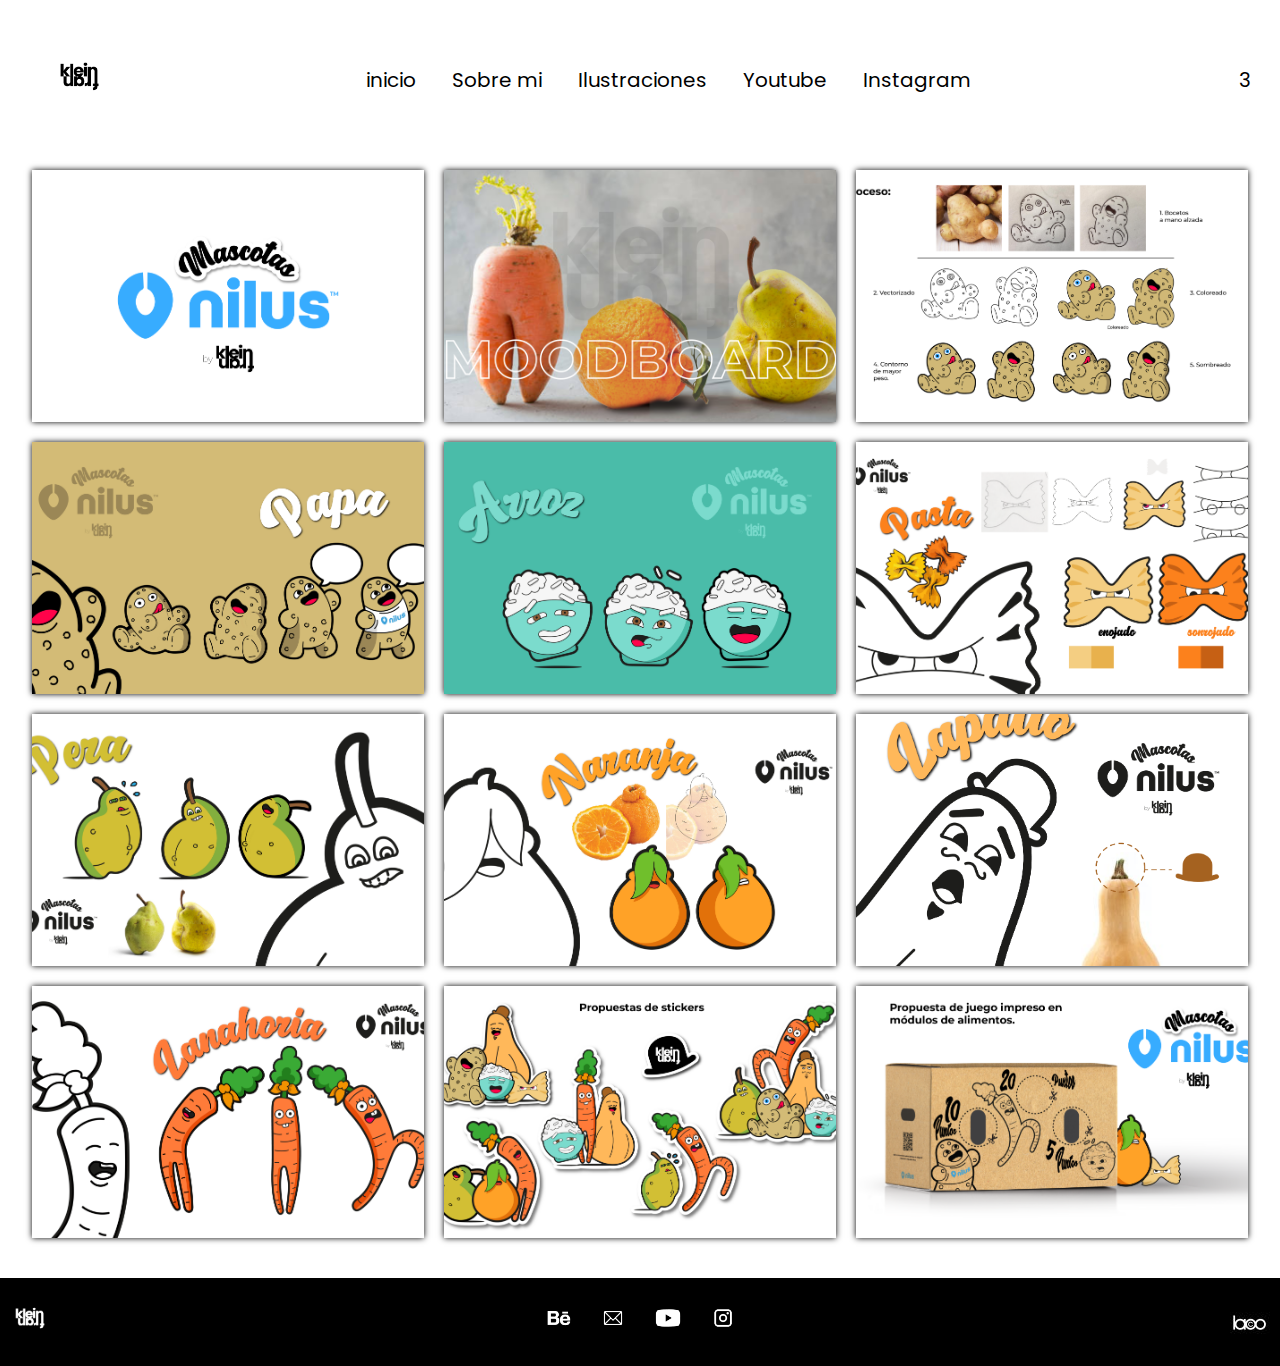
==== pages/ilustraciones.html @ b87511c5 "Versión inicial de mi proyecto" ====
<!DOCTYPE html>
<html lang="en">
<head>
    <meta charset="UTF-8">
    <meta http-equiv="X-UA-Compatible" content="IE=edge">
    <meta name="viewport" content="width=device-width, initial-scale=1.0">
    <title>KleinFran</title> <!-- Es el nombre de la pestaña del navegador-->
    <link rel="icon" href="../img/logopage.PNG"> <!-- Agrego un icono en la pestaña-->
    <!--Linkeo la pagina de CSS para aplicar los estilos que voy definiendo-->
    <link rel="stylesheet" href="../css/styles.css">
    <!--link font-->
    <link rel="preconnect" href="https://fonts.googleapis.com">
    <link rel="preconnect" href="https://fonts.gstatic.com" crossorigin>
    <link href="https://fonts.googleapis.com/css2?family=Poppins:wght@200;700&display=swap" rel="stylesheet">
</head>
<body>
    <header>
        <div>
            <a href="../index.html"> <img class="header-logo" src="../img/logopage.PNG" alt="Logo Fran"> </a>
        </div>
        <nav class="header-nav">
            <!--enmarco mi barra de navegación-->
            <ul class="header-nav-lista">
                <li class="header-nav-link"><a href="../index.html">inicio</a></li>
                <li class="header-nav-link"><a href="./sobremi.html">Sobre mi</a></li>
                <li class="header-nav-link"><a href="./ilustraciones.html">Ilustraciones</a></li>
                <li class="header-nav-link"><a href="./youtube.html">Youtube</a></li>
                <li class="header-nav-link"><a href="./instagram.html">Instagram</a></li>
            </ul>
        </nav>
        <!-- Creo un divisor invisble-->
        <div>
            <p class="invisible">3</p>
        </div>
    </header>
    <main class="galeria"> <!--En esta parte, pretendo generar una galería de fotos. Imagino que como primera entrega está ok-->
        <img src="../img/Mascotas-1.png" alt="Presentacion" >
        <img src="../img/Mascotas-2.png" alt="foto frutas" >
        <img src="../img/Mascotas-3.png" alt="foto armado papa" >
        <img src="../img/Mascotas-4.png" alt="papa" >
        <img src="../img/Mascotas-5.png" alt="Arroz" >
        <img src="../img/Mascotas-6.png" alt="pasta" >
        <img src="../img/Mascotas-7.png" alt="pera" >
        <img src="../img/Mascotas-8.png" alt="naranja" >
        <img src="../img/Mascotas-9.png" alt="zapallo" >
        <img src="../img/Mascotas-10.png" alt="zanahoria" >
        <img src="../img/Mascotas-11.png" alt="varias frutas" >
        <img src="../img/Mascotas-12.png" alt="presentacion caja nilus" >
    </main>    
    
    <footer class="footer">
        <div>
        <img class="footer-logofran" src="../img/kleinfran-footer.png" alt="Logo Fran">
        </div>
        <div>
            <ul class="footer-links">
                <li><a href="https://www.behance.net/kleinfran" target="blank">
                        <img src="../img/behance-logo.png" alt="logo behance">
                    </a></li>
                <li><a href="mailto:kleinfran@gmail.com" target="blank">
                        <img src="../img/correo-logo.png" alt="logo correo">
                    </a></li>
                <li><a href="https://www.youtube.com/c/FranKlein" target="blank">
                        <img src="../img/youtube-logo.png" alt="logo youtube" >
                    </a></li>
                <li><a href="https://www.instagram.com/kleinfrandraws/" target="blank">
                        <img src="../img/instagram-logo.png" alt="logo instagram" >
                    </a></li>
            </ul>
        </div>
        <div class="footer-firma">
            <a href="https://www.instagram.com/migue.laco/" target="blank"> <img class="footer-firma-imagen" src="../img/laco2.jpeg" alt="laco"></a>
        </div>
    </footer>
</body>
</html>
---- css/styles.css ----
@import url('https://fonts.googleapis.com/css2?family=Roboto:ital,wght@0,100;1,400;1,900&display=swap');
/*Aplico un formato a todos los hipervinculos dentro de una línea */
* {
    padding: 0;
    margin: 0;
    box-sizing: border-box; /* Modelo Caja */
    
}

body {
    font-family: 'Poppins';
    font-size: 20px;
    width: vw;
    height: vw;

}

main {
    width: 100%;
}

/*Aplico un formato a todo el contenido del header */
header {
    background-color: white;
    padding: 30px;
    margin-top: 30px;
    display: flex;
    flex-direction: row;
    justify-content: space-between;
    align-items: center;
    width: 100%;
}

.header-menu-logo {
    user-select: none; /*escondo mi item*/
    display: none;
}

.header-logo {
    cursor: pointer; /*cambia el puntero por una mano*/
    height: 30px;
    margin-top: 0px;
    margin-left: 30px;
}

.header-nav-lista {
    list-style: none; /*borro las viñetas*/
    display: flex;
    flex-direction: row;
    justify-content: center; /* Alineo los vinculos en el centro*/
    margin-left: 0px;
}

.header-nav-link {
    padding: 0px 10px ; 
    background-color: white;
    margin: 0px 2px;
    
} 
.header-nav-link a {
    padding: 0px 6px;
    font-family: 'Poppins', sans-serif;
    font-size: 20px;
    color: black;
    text-decoration: none; /*elimino el guion del vinculo*/
}

/*Inicio de una transicion, luego con :hover indico que atributo es el que cambia*/
.header-nav-link {
    transition: all 0.3s ease 0s;
    padding: 5px 10px;
}


/* Cambio el color de la letra y el fondo de la caja */
.header-nav-link a:hover {
    transition-duration: 0.5s;
    color: white;
    background-color: black;
    
}

.seccion {
    height: 750px;
    width: 100%;
    display: flex;
    flex-direction: column;
    justify-content: center;
    align-content: center;
    flex-wrap: nowrap;
    overflow: hidden;
    align-items: center;
    margin-bottom: 0px;
    
    
}


.seccion-logo {
    padding: 10px;
    width: 80%;
}

.seccion-boton {
    margin-top: 30px;
    margin-bottom: 30px;
    padding: 9px 25px;
    background-color: white;
    border-radius: 3px;
    cursor: pointer;
    transition: all 0,3s ease 0s;
    border: none;
    font-family: 'Poppins', sans-serif;
    font-weight: 500;
    font-size: 20px;
    }
.seccion-boton:hover {
    background-color: black;
    color: white;
    transition-duration: 1.3s;
}

.seccion-div {
    display: flex;
    flex-direction: column;
    align-items: center;
    width: 40%;
    
        
}


h1 {
    font-family: 'Poppins';
    font-size: 40px;
}

.rojoyoutube {
    background-color: #c4302b;
    width: 100%;
    }



.footer {
    margin: 0;
    width: 100%;
    display: flex;
    flex-direction: row;
    justify-content: space-between;
    align-items: center;
    padding: 20px 10px;
    background-color: black;
    
}

.footer-logofran {
    cursor: pointer; /*cambia el puntero por una mano*/
    height: 40px;
    }

.footer-links {
    list-style: none;
    }

.footer-links li {
    display: inline-block;
    padding: 0px 10px;
    opacity: 100%;
    transition: all 0,3s ease 0s;
    }
.footer-links li :hover{
opacity: 60%;
}

.footer-links li img {
    height: 30px;
}

.footer-firma {
    padding: 0;
    margin: 0;
    height: 20px;   
            
}
.footer-firma-imagen {
    padding: 0;
 

}

/*Agrego un SNAP al scroll de mi pagina

.snap-container {
    height: 100vh;
    overflow: auto;  
    scroll-snap-type: y mandatory;
}


.snap-section {
    scroll-snap-align: start;
    min-height: 60vh;
     }
*/

     
/* ++++SOBRE MI++++*/






.intro {
    display: flex;
    height: 700px;
    margin: 40px;
    padding: 60px;
    flex-direction: row;
    flex-wrap: nowrap;
    justify-content: center;
    align-items: center;
    overflow: hidden;
    
}

.intro-parrafo-titulo {
    display: flex;
    flex-direction: column;
    height: 421px;
    order: 2;
    width: 800px;
    margin-left: 50px;
}

.intro-parrafo {
    font-family: 'Poppins', sans-serif;
    font-size: 80%;
    margin-bottom: 10px;
    color: #c4302b;
    
}

.intro-titulo {
    font-family: 'Poppins', sans-serif;
    font-size: 2rem;
    margin-bottom: 20px;
}

.intro-img {
    height: 480px;
    width: auto;
    margin-top: 80px;
}

.intro-logo {
    width: 50px;
    margin-left: 10px;
}

.videosPropios {
    padding: 30px;
    display: grid;
    grid-template-columns: 100%;
    grid-template-rows: 315px 315px 315px;
    grid-template-areas: 
    "ele1"
    "ele2"
    "ele3";
    row-gap: 70px;
    margin-top: 100px;
    
}

.videosPropios-titulo {
    font-family: 'Poppins', sans-serif;
    font-size: 2rem;
}
.videosPropios-descripcion {
    font-family: 'Poppins', sans-serif;
    font-size: 1rem;
}

.videoPropio-articulo1 {
    grid-area: ele1;
    display: grid;
    grid-template-columns: 50% 50%;
    grid-template-rows: 315px;
    grid-template-areas: 
    "video1 texto1";
    
}
.videoPropio-articulo2 {
    grid-area: ele2;
    display: grid;
    grid-template-columns: 50% 50%;
    grid-template-rows: 315px;
    grid-template-areas: 
    "texto2 video2" 
}
.videoPropio-articulo3 {
    grid-area: ele3;
    display: grid;
    grid-template-columns: 50% 50%;
    grid-template-rows: 315px;
    grid-template-areas: 
    "video3 texto3" 
}

.videoPropio-texto1 {
    grid-area: texto1;
    margin-left: 20px;
    justify-self: left;
}
.videoPropio-articulo1 iframe {
    grid-area: video1;
    margin-right: 20px;
    justify-self: flex-end;
}
.videoPropio-articulo1 iframe:hover {
    transition-duration: 0.2s;
    transform: scale(110%);
}

.videoPropio-texto2 {
    grid-area: texto2;
    margin-right: 20px;
    justify-self: flex-end;
}
.videoPropio-articulo2 iframe {
    grid-area: video2;
    margin-left: 20px;
}
.videoPropio-articulo2 iframe:hover {
    transition-duration: 0.2s;
    transform: scale(110%);
}
.videoPropio-texto3 {
    grid-area: texto3;
    margin-left: 20px;
}
.videoPropio-articulo3 iframe {
    grid-area: video3;
    margin-right: 20px;
    justify-self: flex-end;
}
.videoPropio-articulo3 iframe:hover {
    transition-duration: 0.2s;
    transform: scale(110%);
}

/* ++++ILUSTRACIONES++++*/

/*Momentaneamente, creo esta galería animada, porque aún no explicaron como hacer la galería que quiero en el Balsamiq*/

.galeria {
    display: grid;
    grid-template-columns: repeat(auto-fit, minmax(350px, 1fr));
    width: 95%;
    margin: auto;
    grid-gap: 20px;
    padding: 40px 0;
}
.galeria img {
    width: 100%;
    height: 252px;
    vertical-align: top;
    object-fit: cover;
    box-shadow: 0 0 6px black;
    transition: transform 0.5s;

}

.galeria img:hover {
    transform: rotate(10deg) scale(1.3);
    }



    /* ++++YOUTUBE++++ */


    .youtube-intro {
        display: flex;
        height: 700px;
        margin: 40px;
        padding: 60px;
        flex-direction: row;
        flex-wrap: nowrap;
        justify-content: center;
        align-items: center;
        
    }
    
    .youtube-parrafo-titulo {
        display: flex;
        flex-direction: column;
        height: 421px;
        order: 2;
        width: 800px;
        margin-left: 50px;
    }
    
    .youtube-parrafo {
        font-family: 'Poppins', sans-serif;
        font-size: 1rem;
        margin-bottom: 10px;
        
    }
    
    .youtube-titulo {
        font-family: 'Poppins', sans-serif;
        font-size: 2rem;
        margin-bottom: 20px;
    }
    
    .youtube-promo {
        height: 480px;
        margin-top: 80px;
    }
    
    
    .youtube-videos {
        padding: 30px;
        display: grid;
        grid-template-columns: 100%;
        grid-template-rows: 315px 315px 315px;
        grid-template-areas: 
        "ele1"
        "ele2"
        "ele3";
        row-gap: 70px;
        margin-top: 100px;
    }
    
    .youtube-titulo {
        font-family: 'Poppins', sans-serif;
        font-size: 2rem;
    }
    .youtube-descripcion {
        font-family: 'Poppins', sans-serif;
        font-size: 1rem;
    }
    
    .youtube-articulo1 {
        grid-area: ele1;
        display: grid;
        grid-template-columns: 50% 50%;
        grid-template-rows: 315px;
        grid-template-areas: 
        "video1 texto1";
        
    }
    .youtube-articulo2 {
        grid-area: ele2;
        display: grid;
        grid-template-columns: 50% 50%;
        grid-template-rows: 315px;
        grid-template-areas: 
        "texto2 video2" 
    }
    .youtube-articulo3 {
        grid-area: ele3;
        display: grid;
        grid-template-columns: 50% 50%;
        grid-template-rows: 315px;
        grid-template-areas: 
        "video3 texto3" 
    }
    
    .youtube-texto1 {
        grid-area: texto1;
        margin-left: 20px;
        justify-self: left;
    }
    .youtube-articulo1 iframe {
        grid-area: video1;
        margin-right: 20px;
        justify-self: flex-end;
    }
    .youtube-articulo1 iframe:hover {
        transition-duration: 0.2s;
        transform: scale(110%);
    }
    
    .youtube-texto2 {
        grid-area: texto2;
        margin-right: 20px;
        justify-self: flex-end;
    }
    .youtube-articulo2 iframe {
        grid-area: video2;
        margin-left: 20px;
    }
    .youtube-articulo2 iframe:hover {
        transition-duration: 0.2s;
        transform: scale(110%);
    }
    .youtube-texto3 {
        grid-area: texto3;
        margin-left: 20px;
    }
    .youtube-articulo3 iframe {
        grid-area: video3;
        margin-right: 20px;
        justify-self: flex-end;
    }
    .youtube-articulo3 iframe:hover {
        transition-duration: 0.2s;
        transform: scale(110%);}



        /* ++++INSTAGRAM++++*/

/*Momentaneamente, creo esta galería animada, luego aplicaré una más compleja*/

.main-instagram {
    height: 1000px;
    margin-top: 60px;
}
.instagram-galeria {
    display: grid;
    grid-template-columns: repeat(auto-fit, minmax(350px, 1fr));
    width: 95%;
    margin: auto;
    grid-gap: 20px;
    padding: 40px 0;
}
.instagram-galeria iframe {
    vertical-align: top;
    object-fit: cover;
    box-shadow: 0 0 6px black;
    transition: transform 0.9s;

}

.instagram-galeria iframe:hover {
    transform: rotate(360deg) scale(1.5);
    }

.instagram-intro {
    display: flex;
}

.instagram-intro-nombre {
    font-family: 'Poppins', sans-serif;
    font-size: 2rem;
    margin-bottom: 10px;
    order: 2;
    align-self: center;
}

.instagram-intro-logo {
    height: 40px;
    order: -1;
    align-self: center;
    margin-right: 10px;

}

/* COMIENZO A TRABAJAR RESPONSIVE */

.header-nav-link-close {  /*Escondo el boton de cierre de menu celular*/
    display: none
}

@media screen and (max-width: 1024px) {

    
}



@media screen and (max-width: 768px) {
    header {
        flex-direction: column;
    }

    .header-nav-link a {
        font-size: 15px;
    }

    .header-nav-link {
        padding: 3px 1px;
    }

    .header-menu {
        display: none;
    }
    
    .seccion {
        height: 400px;
        margin: 0;
    }

    .seccion-div {
        width: 400px;
    }
/* RESPONSIVE "Sobre Mi" */

    .intro {
        padding: 0;
}

}

/* Es importante el orden de las medias querys para que se pisen */

@media screen and (max-width: 480px) {

    header {
        flex-direction: row; 
    }

    .header-logo {
        margin-left: 30px;
    }

    .header-nav-lista {
        display: none;
        padding-top: 50%;
        box-shadow: 0 0 6px black;
        
    }

    .header-menu {
        display: block;
        text-decoration: none;
        color: red;
        font-size: 35px;
    }

    .header-nav-link {
        display: flex;
        justify-content: center;
        background-color: transparent;
        margin-top: 20px;
    }

    .header-nav-link a {
        color: black;
    }

    .header-menu-logo {
        align-self: flex-end;
        display: block;
        width: 40px;
    }

    .seccion {
        height: auto;
    }

    .seccion-logo {
        width: 90%;
    }

    .seccion-div {
        margin-top: 20px;
        width: 90%;
    }

    .seccion-boton {
        font-size: 18px;
    }

    #menu {
        display: block;
        background-color: white ;
        width: 80%;
        height: 100vh;
        position: fixed;
        top: 0;
        right: -100%;
        z-index: 100;
        transition: right 2s;
        
    }

    #menu:target {
        right: 0%;
    }

    .header-img-close {
        width: 30px;
    }

    .footer {
        flex-direction: column;
        padding: 0;
        padding-bottom: 5px;
    }

/* Paso a trabajar pagina Sobre Mi */

    .intro {
        padding: 0;
    }
}
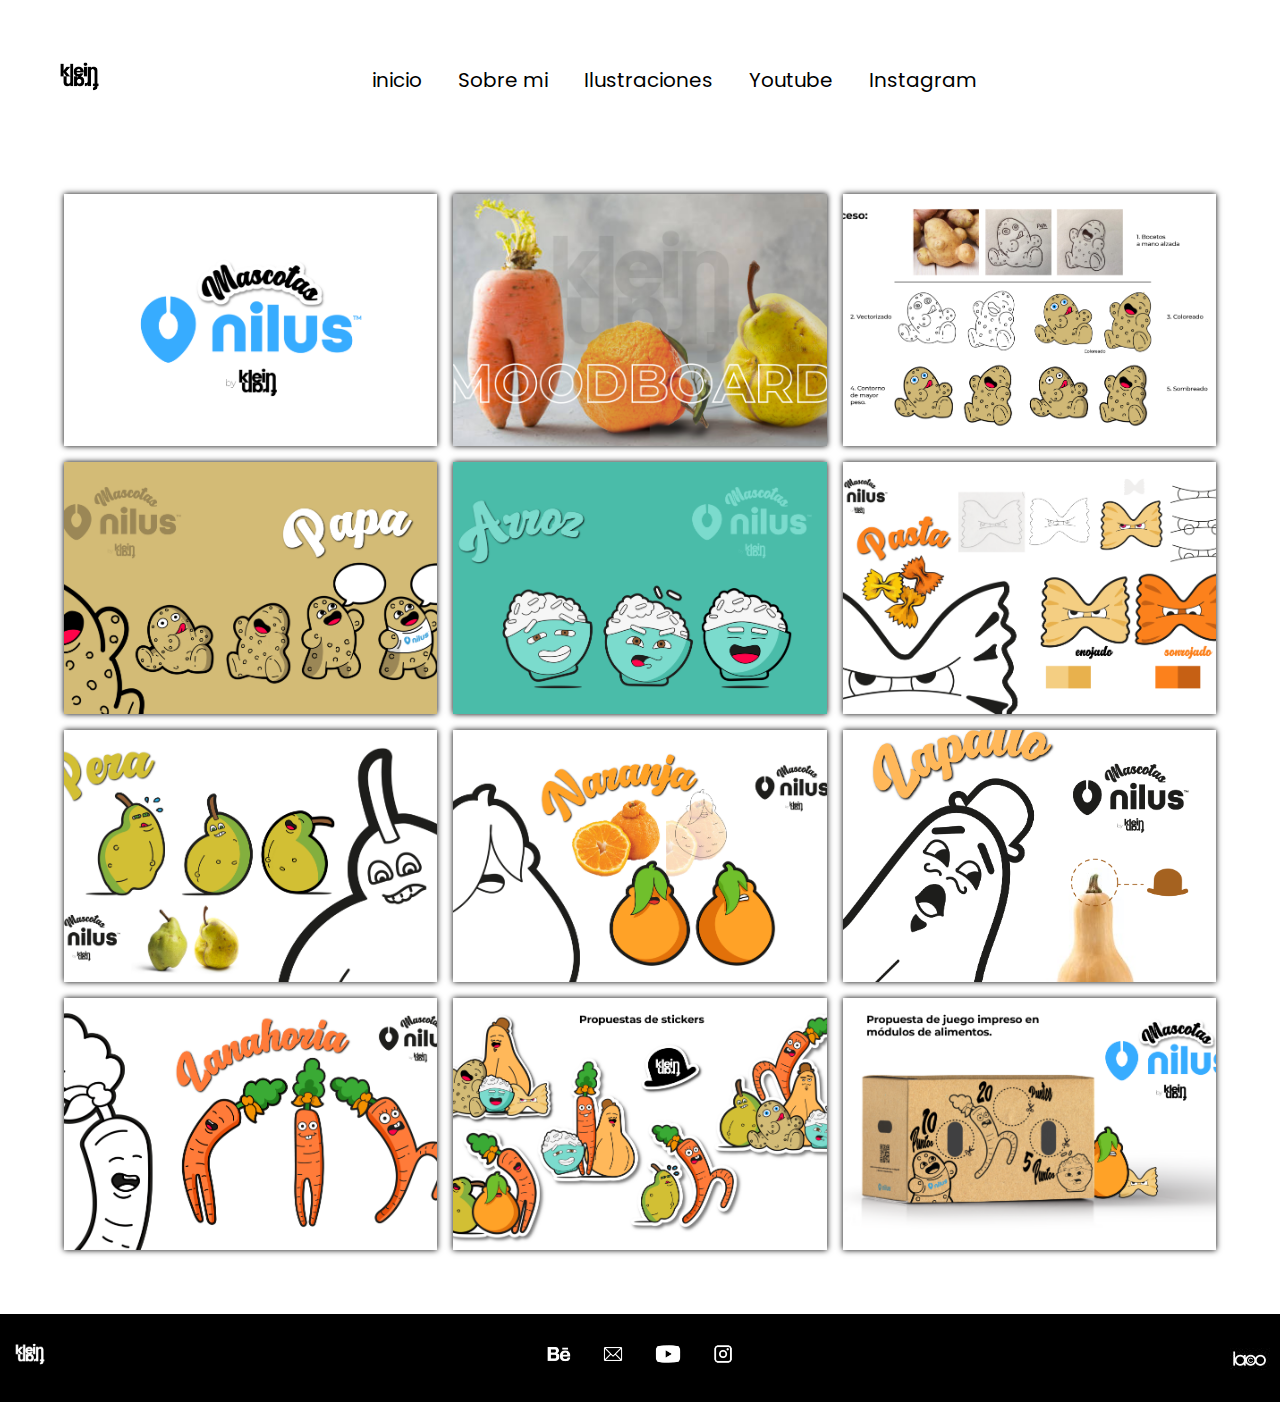
==== commit fdfb236e: "Subo una nueva versión, donde aplique responsive a todas las paginas" ====
--- a/pages/ilustraciones.html
+++ b/pages/ilustraciones.html
@@ -20,18 +20,19 @@
         </div>
         <nav class="header-nav">
             <!--enmarco mi barra de navegación-->
-            <ul class="header-nav-lista">
+            <ul class="header-nav-lista" id="menu">
                 <li class="header-nav-link"><a href="../index.html">inicio</a></li>
                 <li class="header-nav-link"><a href="./sobremi.html">Sobre mi</a></li>
                 <li class="header-nav-link"><a href="./ilustraciones.html">Ilustraciones</a></li>
                 <li class="header-nav-link"><a href="./youtube.html">Youtube</a></li>
                 <li class="header-nav-link"><a href="./instagram.html">Instagram</a></li>
+                <li class="header-nav-link header-nav-link-close"><a href="#"> <img class="header-img-close" src="../img/close-icon.png" alt="icono cierre"></a></li>
             </ul>
         </nav>
         <!-- Creo un divisor invisble-->
-        <div>
-            <p class="invisible">3</p>
-        </div>
+        <a href="#menu" class="header-menu">
+            <img class="header-menu-logo" src="../img/menu.png"></img>
+        </a>
     </header>
     <main class="galeria"> <!--En esta parte, pretendo generar una galería de fotos. Imagino que como primera entrega está ok-->
         <img src="../img/Mascotas-1.png" alt="Presentacion" >
--- a/css/styles.css
+++ b/css/styles.css
@@ -1,10 +1,12 @@
 @import url('https://fonts.googleapis.com/css2?family=Roboto:ital,wght@0,100;1,400;1,900&display=swap');
+
 /*Aplico un formato a todos los hipervinculos dentro de una línea */
 * {
     padding: 0;
     margin: 0;
-    box-sizing: border-box; /* Modelo Caja */
-    
+    box-sizing: border-box;
+    /* Modelo Caja */
+
 }
 
 body {
@@ -15,9 +17,7 @@
 
 }
 
-main {
-    width: 100%;
-}
+
 
 /*Aplico un formato a todo el contenido del header */
 header {
@@ -32,37 +32,43 @@
 }
 
 .header-menu-logo {
-    user-select: none; /*escondo mi item*/
+    user-select: none;
+    /*escondo mi item*/
     display: none;
 }
 
 .header-logo {
-    cursor: pointer; /*cambia el puntero por una mano*/
+    cursor: pointer;
+    /*cambia el puntero por una mano*/
     height: 30px;
     margin-top: 0px;
     margin-left: 30px;
 }
 
 .header-nav-lista {
-    list-style: none; /*borro las viñetas*/
+    list-style: none;
+    /*borro las viñetas*/
     display: flex;
     flex-direction: row;
-    justify-content: center; /* Alineo los vinculos en el centro*/
+    justify-content: center;
+    /* Alineo los vinculos en el centro*/
     margin-left: 0px;
 }
 
 .header-nav-link {
-    padding: 0px 10px ; 
+    padding: 0px 10px;
     background-color: white;
     margin: 0px 2px;
-    
-} 
+
+}
+
 .header-nav-link a {
     padding: 0px 6px;
     font-family: 'Poppins', sans-serif;
     font-size: 20px;
     color: black;
-    text-decoration: none; /*elimino el guion del vinculo*/
+    text-decoration: none;
+    /*elimino el guion del vinculo*/
 }
 
 /*Inicio de una transicion, luego con :hover indico que atributo es el que cambia*/
@@ -77,7 +83,7 @@
     transition-duration: 0.5s;
     color: white;
     background-color: black;
-    
+
 }
 
 .seccion {
@@ -91,8 +97,8 @@
     overflow: hidden;
     align-items: center;
     margin-bottom: 0px;
-    
-    
+
+
 }
 
 
@@ -108,12 +114,13 @@
     background-color: white;
     border-radius: 3px;
     cursor: pointer;
-    transition: all 0,3s ease 0s;
+    transition: all 0, 3s ease 0s;
     border: none;
     font-family: 'Poppins', sans-serif;
     font-weight: 500;
     font-size: 20px;
-    }
+}
+
 .seccion-boton:hover {
     background-color: black;
     color: white;
@@ -125,8 +132,8 @@
     flex-direction: column;
     align-items: center;
     width: 40%;
-    
-        
+
+
 }
 
 
@@ -138,7 +145,7 @@
 .rojoyoutube {
     background-color: #c4302b;
     width: 100%;
-    }
+}
 
 
 
@@ -151,26 +158,28 @@
     align-items: center;
     padding: 20px 10px;
     background-color: black;
-    
+
 }
 
 .footer-logofran {
-    cursor: pointer; /*cambia el puntero por una mano*/
+    cursor: pointer;
+    /*cambia el puntero por una mano*/
     height: 40px;
-    }
+}
 
 .footer-links {
     list-style: none;
-    }
+}
 
 .footer-links li {
     display: inline-block;
     padding: 0px 10px;
     opacity: 100%;
-    transition: all 0,3s ease 0s;
-    }
-.footer-links li :hover{
-opacity: 60%;
+    transition: all 0, 3s ease 0s;
+}
+
+.footer-links li :hover {
+    opacity: 60%;
 }
 
 .footer-links li img {
@@ -180,357 +189,363 @@
 .footer-firma {
     padding: 0;
     margin: 0;
-    height: 20px;   
-            
-}
+    height: 20px;
+
+}
+
 .footer-firma-imagen {
     padding: 0;
- 
-
-}
-
-/*Agrego un SNAP al scroll de mi pagina
-
-.snap-container {
-    height: 100vh;
-    overflow: auto;  
-    scroll-snap-type: y mandatory;
-}
-
-
-.snap-section {
-    scroll-snap-align: start;
-    min-height: 60vh;
-     }
-*/
-
-     
+
+
+}
+
 /* ++++SOBRE MI++++*/
-
-
-
-
 
 
 .intro {
     display: flex;
-    height: 700px;
-    margin: 40px;
+    max-height: 700px;
+    margin-top: 5rem;
+    padding: 20px;
+    flex-direction: row;
+    flex-wrap: nowrap;
+    justify-content: center;
+    align-items: center;
+
+
+}
+
+.intro-parrafo-titulo {
+    display: flex;
+    flex-direction: column;
+    height: 100%;
+    order: 2;
+    width: 100%;
+
+}
+
+.intro-parrafo {
+    font-family: 'Poppins', sans-serif;
+    font-size: 1.2vw;
+    margin-bottom: 10px;
+
+
+}
+
+.intro-titulo {
+    font-family: 'Poppins', sans-serif;
+    font-size: 3vw;
+    margin-bottom: 3rem;
+}
+
+.intro-img {
+    max-height: 100%;
+    width: 100%;
+    padding: 40px;
+}
+
+.intro-logo {
+    width: 3rem;
+}
+
+.videosPropios {
+    display: grid;
+    grid-template-columns: 100%;
+    grid-template-rows: 315px 315px 315px;
+    grid-template-areas:
+        "ele1"
+        "ele2"
+        "ele3";
+    row-gap: 70px;
+    margin-top: 5rem;
+    margin-bottom: 5rem;
+
+}
+
+.videosPropios-titulo {
+    font-family: 'Poppins', sans-serif;
+    font-size: 3vw;
+}
+
+.videosPropios-descripcion {
+    font-family: 'Poppins', sans-serif;
+    font-size: 1.5vw;
+}
+
+.videoPropio-articulo1 {
+    grid-area: ele1;
+    display: grid;
+    grid-template-columns: 50% 50%;
+    grid-template-rows: 315px;
+    grid-template-areas:
+        "video1 texto1";
+
+}
+
+.videoPropio-articulo2 {
+    grid-area: ele2;
+    display: grid;
+    grid-template-columns: 50% 50%;
+    grid-template-rows: 315px;
+    grid-template-areas:
+        "texto2 video2"
+}
+
+.videoPropio-articulo3 {
+    grid-area: ele3;
+    display: grid;
+    grid-template-columns: 50% 50%;
+    grid-template-rows: 315px;
+    grid-template-areas:
+        "video3 texto3"
+}
+
+.videoPropio-texto1 {
+    grid-area: texto1;
+    margin-left: 20px;
+    justify-self: left;
+}
+
+.videoPropio-articulo1 iframe {
+    grid-area: video1;
+    margin-right: 20px;
+    justify-self: flex-end;
+}
+
+.videoPropio-articulo1 iframe:hover {
+    transition-duration: 0.2s;
+    transform: scale(110%);
+}
+
+.videoPropio-texto2 {
+    grid-area: texto2;
+    margin-right: 20px;
+    justify-self: flex-end;
+}
+
+.videoPropio-articulo2 iframe {
+    grid-area: video2;
+    margin-left: 20px;
+}
+
+.videoPropio-articulo2 iframe:hover {
+    transition-duration: 0.2s;
+    transform: scale(110%);
+}
+
+.videoPropio-texto3 {
+    grid-area: texto3;
+    margin-left: 20px;
+}
+
+.videoPropio-articulo3 iframe {
+    grid-area: video3;
+    margin-right: 20px;
+    justify-self: flex-end;
+}
+
+.videoPropio-articulo3 iframe:hover {
+    transition-duration: 0.2s;
+    transform: scale(110%);
+}
+
+/* ++++ILUSTRACIONES++++*/
+
+/*Momentaneamente, creo esta galería animada, porque aún no explicaron como hacer la galería que quiero en el Balsamiq*/
+
+.galeria {
+    display: grid;
+    grid-template-columns: repeat(auto-fit, minmax(20rem, 1fr));
+    margin: 4rem;
+    grid-gap: 1rem;
+}
+
+.galeria img {
+    height: 252px;
+    width: 100%;
+    vertical-align: top;
+    box-shadow: 0 0 6px black;
+    transition: transform 0.5s;
+    object-fit: cover;
+
+}
+
+.galeria img:hover {
+    transform: rotate(10deg) scale(1.3);
+}
+
+
+
+/* ++++YOUTUBE++++ */
+
+
+.youtube-intro {
+    display: flex;
+    height: 30rem;
+    margin-top: 5rem;
     padding: 60px;
     flex-direction: row;
     flex-wrap: nowrap;
     justify-content: center;
     align-items: center;
-    overflow: hidden;
-    
-}
-
-.intro-parrafo-titulo {
+
+}
+
+.youtube-parrafo-titulo {
     display: flex;
     flex-direction: column;
     height: 421px;
     order: 2;
-    width: 800px;
+    width: 100vw;
     margin-left: 50px;
 }
 
-.intro-parrafo {
+.youtube-parrafo {
     font-family: 'Poppins', sans-serif;
-    font-size: 80%;
+    font-size: 1rem;
     margin-bottom: 10px;
-    color: #c4302b;
-    
-}
-
-.intro-titulo {
+
+}
+
+.youtube-titulo {
     font-family: 'Poppins', sans-serif;
-    font-size: 2rem;
+    font-size: 1vw;
     margin-bottom: 20px;
 }
 
-.intro-img {
+.youtube-promo {
     height: 480px;
-    width: auto;
+    min-width: 500px;
     margin-top: 80px;
 }
 
-.intro-logo {
-    width: 50px;
-    margin-left: 10px;
-}
-
-.videosPropios {
+
+.youtube-videos {
     padding: 30px;
+    width: 100vw;
     display: grid;
     grid-template-columns: 100%;
     grid-template-rows: 315px 315px 315px;
-    grid-template-areas: 
-    "ele1"
-    "ele2"
-    "ele3";
+    grid-template-areas:
+        "ele1"
+        "ele2"
+        "ele3";
     row-gap: 70px;
-    margin-top: 100px;
-    
-}
-
-.videosPropios-titulo {
+    margin-top: 5rem;
+}
+
+.youtube-titulo {
     font-family: 'Poppins', sans-serif;
-    font-size: 2rem;
-}
-.videosPropios-descripcion {
+    font-size: 3vw;
+}
+
+.youtube-descripcion {
     font-family: 'Poppins', sans-serif;
     font-size: 1rem;
 }
 
-.videoPropio-articulo1 {
+.youtube-articulo1 {
     grid-area: ele1;
     display: grid;
     grid-template-columns: 50% 50%;
     grid-template-rows: 315px;
-    grid-template-areas: 
-    "video1 texto1";
-    
-}
-.videoPropio-articulo2 {
+    grid-template-areas:
+        "video1 texto1";
+
+}
+
+.youtube-articulo2 {
     grid-area: ele2;
     display: grid;
     grid-template-columns: 50% 50%;
     grid-template-rows: 315px;
-    grid-template-areas: 
-    "texto2 video2" 
-}
-.videoPropio-articulo3 {
+    grid-template-areas:
+        "texto2 video2"
+}
+
+.youtube-articulo3 {
     grid-area: ele3;
     display: grid;
     grid-template-columns: 50% 50%;
     grid-template-rows: 315px;
-    grid-template-areas: 
-    "video3 texto3" 
-}
-
-.videoPropio-texto1 {
+    grid-template-areas:
+        "video3 texto3"
+}
+
+.youtube-texto1 {
     grid-area: texto1;
     margin-left: 20px;
     justify-self: left;
 }
-.videoPropio-articulo1 iframe {
+
+.youtube-articulo1 iframe {
     grid-area: video1;
     margin-right: 20px;
     justify-self: flex-end;
 }
-.videoPropio-articulo1 iframe:hover {
+
+.youtube-articulo1 iframe:hover {
     transition-duration: 0.2s;
     transform: scale(110%);
 }
 
-.videoPropio-texto2 {
+.youtube-texto2 {
     grid-area: texto2;
     margin-right: 20px;
     justify-self: flex-end;
 }
-.videoPropio-articulo2 iframe {
+
+.youtube-articulo2 iframe {
     grid-area: video2;
     margin-left: 20px;
 }
-.videoPropio-articulo2 iframe:hover {
+
+.youtube-articulo2 iframe:hover {
     transition-duration: 0.2s;
     transform: scale(110%);
 }
-.videoPropio-texto3 {
+
+.youtube-texto3 {
     grid-area: texto3;
     margin-left: 20px;
 }
-.videoPropio-articulo3 iframe {
+
+.youtube-articulo3 iframe {
     grid-area: video3;
     margin-right: 20px;
     justify-self: flex-end;
 }
-.videoPropio-articulo3 iframe:hover {
+
+.youtube-articulo3 iframe:hover {
     transition-duration: 0.2s;
     transform: scale(110%);
 }
 
-/* ++++ILUSTRACIONES++++*/
-
-/*Momentaneamente, creo esta galería animada, porque aún no explicaron como hacer la galería que quiero en el Balsamiq*/
-
-.galeria {
-    display: grid;
-    grid-template-columns: repeat(auto-fit, minmax(350px, 1fr));
-    width: 95%;
-    margin: auto;
-    grid-gap: 20px;
-    padding: 40px 0;
-}
-.galeria img {
-    width: 100%;
-    height: 252px;
-    vertical-align: top;
-    object-fit: cover;
-    box-shadow: 0 0 6px black;
-    transition: transform 0.5s;
-
-}
-
-.galeria img:hover {
-    transform: rotate(10deg) scale(1.3);
-    }
-
-
-
-    /* ++++YOUTUBE++++ */
-
-
-    .youtube-intro {
-        display: flex;
-        height: 700px;
-        margin: 40px;
-        padding: 60px;
-        flex-direction: row;
-        flex-wrap: nowrap;
-        justify-content: center;
-        align-items: center;
-        
-    }
-    
-    .youtube-parrafo-titulo {
-        display: flex;
-        flex-direction: column;
-        height: 421px;
-        order: 2;
-        width: 800px;
-        margin-left: 50px;
-    }
-    
-    .youtube-parrafo {
-        font-family: 'Poppins', sans-serif;
-        font-size: 1rem;
-        margin-bottom: 10px;
-        
-    }
-    
-    .youtube-titulo {
-        font-family: 'Poppins', sans-serif;
-        font-size: 2rem;
-        margin-bottom: 20px;
-    }
-    
-    .youtube-promo {
-        height: 480px;
-        margin-top: 80px;
-    }
-    
-    
-    .youtube-videos {
-        padding: 30px;
-        display: grid;
-        grid-template-columns: 100%;
-        grid-template-rows: 315px 315px 315px;
-        grid-template-areas: 
-        "ele1"
-        "ele2"
-        "ele3";
-        row-gap: 70px;
-        margin-top: 100px;
-    }
-    
-    .youtube-titulo {
-        font-family: 'Poppins', sans-serif;
-        font-size: 2rem;
-    }
-    .youtube-descripcion {
-        font-family: 'Poppins', sans-serif;
-        font-size: 1rem;
-    }
-    
-    .youtube-articulo1 {
-        grid-area: ele1;
-        display: grid;
-        grid-template-columns: 50% 50%;
-        grid-template-rows: 315px;
-        grid-template-areas: 
-        "video1 texto1";
-        
-    }
-    .youtube-articulo2 {
-        grid-area: ele2;
-        display: grid;
-        grid-template-columns: 50% 50%;
-        grid-template-rows: 315px;
-        grid-template-areas: 
-        "texto2 video2" 
-    }
-    .youtube-articulo3 {
-        grid-area: ele3;
-        display: grid;
-        grid-template-columns: 50% 50%;
-        grid-template-rows: 315px;
-        grid-template-areas: 
-        "video3 texto3" 
-    }
-    
-    .youtube-texto1 {
-        grid-area: texto1;
-        margin-left: 20px;
-        justify-self: left;
-    }
-    .youtube-articulo1 iframe {
-        grid-area: video1;
-        margin-right: 20px;
-        justify-self: flex-end;
-    }
-    .youtube-articulo1 iframe:hover {
-        transition-duration: 0.2s;
-        transform: scale(110%);
-    }
-    
-    .youtube-texto2 {
-        grid-area: texto2;
-        margin-right: 20px;
-        justify-self: flex-end;
-    }
-    .youtube-articulo2 iframe {
-        grid-area: video2;
-        margin-left: 20px;
-    }
-    .youtube-articulo2 iframe:hover {
-        transition-duration: 0.2s;
-        transform: scale(110%);
-    }
-    .youtube-texto3 {
-        grid-area: texto3;
-        margin-left: 20px;
-    }
-    .youtube-articulo3 iframe {
-        grid-area: video3;
-        margin-right: 20px;
-        justify-self: flex-end;
-    }
-    .youtube-articulo3 iframe:hover {
-        transition-duration: 0.2s;
-        transform: scale(110%);}
-
-
-
-        /* ++++INSTAGRAM++++*/
+
+
+/* ++++INSTAGRAM++++*/
 
 /*Momentaneamente, creo esta galería animada, luego aplicaré una más compleja*/
 
 .main-instagram {
-    height: 1000px;
+    height: 100%;
     margin-top: 60px;
 }
+
 .instagram-galeria {
     display: grid;
-    grid-template-columns: repeat(auto-fit, minmax(350px, 1fr));
-    width: 95%;
-    margin: auto;
-    grid-gap: 20px;
-    padding: 40px 0;
-}
+    grid-template-columns: repeat(auto-fit, minmax(20rem, 1fr));
+    margin: 2rem;
+    object-fit: cover;
+    height: auto;
+    justify-items: center;
+    gap: 2rem;
+    
+}
+
 .instagram-galeria iframe {
-    vertical-align: top;
-    object-fit: cover;
+    
+    object-fit: contain;
     box-shadow: 0 0 6px black;
     transition: transform 0.9s;
 
@@ -538,10 +553,11 @@
 
 .instagram-galeria iframe:hover {
     transform: rotate(360deg) scale(1.5);
-    }
+}
 
 .instagram-intro {
     display: flex;
+    margin-left: 1rem;
 }
 
 .instagram-intro-nombre {
@@ -562,15 +578,34 @@
 
 /* COMIENZO A TRABAJAR RESPONSIVE */
 
-.header-nav-link-close {  /*Escondo el boton de cierre de menu celular*/
+.header-nav-link-close {
+    /*Escondo el boton de cierre de menu celular*/
     display: none
 }
 
 @media screen and (max-width: 1024px) {
 
-    
-}
-
+    .intro-img {
+        max-height: 500px;
+        width: 100%;
+        padding: 1rem;
+    }
+
+    .intro-titulo {
+        margin-bottom: 0;
+    }
+
+    .videosPropios iframe {
+        max-width: 90%;
+    }
+
+    /*RESPONSIVE "Youtube" 1024*/
+
+    .youtube-promo {
+        min-width: 50vw;
+    }
+
+}
 
 
 @media screen and (max-width: 768px) {
@@ -589,7 +624,7 @@
     .header-menu {
         display: none;
     }
-    
+
     .seccion {
         height: 400px;
         margin: 0;
@@ -598,12 +633,97 @@
     .seccion-div {
         width: 400px;
     }
-/* RESPONSIVE "Sobre Mi" */
+
+    /* RESPONSIVE "Sobre Mi" 768*/
 
     .intro {
         padding: 0;
-}
-
+    }
+
+    .intro-img {
+        max-width: 20rem;
+        padding: 1rem;
+    }
+
+    .intro-logo {
+        width: 2rem;
+    }
+
+    .videoPropio-articulo1 {
+        grid-template-columns: 70% 30%;
+    }
+
+    .videoPropio-articulo2 {
+        grid-template-columns: 30% 70%;
+    }
+
+    .videoPropio-articulo3 {
+        grid-template-columns: 70% 30%;
+    }
+
+    /*RESPONSIVE "Ilustraciones" 768*/
+
+    .galeria {
+        display: grid;
+        grid-template-columns: repeat(auto-fit, minmax(15rem, 1fr));
+    }
+
+    .galeria img:hover {
+        transform: rotate(5deg) scale(1.2);
+    }
+
+    /*RESPONSIVE "Youtube" 768*/
+
+    .youtube-titulo {
+        align-self: center;
+        margin-top: 0;
+    }
+
+    .youtube-parrafo {
+        align-self: center;
+        padding: 1rem;
+    }
+
+    .youtube-intro {
+        padding: 0;
+        flex-direction: column-reverse;
+        height: 350px;
+    }
+
+    .youtube-promo {
+        align-items: center;
+        margin-top: 1rem;
+        width: 90%;
+        align-self: center;
+    }
+
+    .youtube-iframe {
+        justify-self: center;
+        align-self: center;
+        width: 60vw;
+    }
+
+    .youtube-parrafo-titulo {
+        margin-left: 0;
+    }
+
+    .youtube-articulo1 {
+        grid-template-columns: 70% 30%;
+    }
+
+    .youtube-articulo2 {
+        grid-template-columns: 30% 70%;
+    }
+
+    .youtube-articulo3 {
+        grid-template-columns: 70% 30%;
+    }
+
+    /*RESPONSIVE "Instagram" 768*/
+
+    .instagram-galeria iframe:hover {
+        transform: rotate(360deg) scale(1.2);
+    }
 }
 
 /* Es importante el orden de las medias querys para que se pisen */
@@ -611,7 +731,7 @@
 @media screen and (max-width: 480px) {
 
     header {
-        flex-direction: row; 
+        flex-direction: row;
     }
 
     .header-logo {
@@ -622,7 +742,7 @@
         display: none;
         padding-top: 50%;
         box-shadow: 0 0 6px black;
-        
+
     }
 
     .header-menu {
@@ -668,15 +788,15 @@
 
     #menu {
         display: block;
-        background-color: white ;
+        background-color: white;
         width: 80%;
-        height: 100vh;
+        height: 100%;
         position: fixed;
         top: 0;
         right: -100%;
         z-index: 100;
         transition: right 2s;
-        
+
     }
 
     #menu:target {
@@ -693,9 +813,196 @@
         padding-bottom: 5px;
     }
 
-/* Paso a trabajar pagina Sobre Mi */
+    /* RESPONSIVE "Sobre Mi" 480*/
 
     .intro {
         padding: 0;
+        flex-direction: column;
+    }
+
+    .intro-parrafo {
+        font-size: 2.5vw;
+        padding: 1rem;
+    }
+
+    .intro-parrafo-titulo {
+        align-items: center;
+    }
+
+    .videosPropios {
+        grid-template-rows: 400px 400px 400px;
+
+    }
+
+    .videoPropio-articulo1 {
+        grid-template-columns: 100%;
+        grid-template-rows: 10% 90%;
+        grid-template-areas:
+            "texto1" "video1";
+    }
+
+    .videoPropio-texto1 {
+        justify-self: center;
+        margin: 0;
+    }
+
+    .videoPropio-articulo1 iframe {
+        justify-self: center;
+        width: 100%;
+        margin: 1rem;
+    }
+
+    .videoPropio-articulo2 {
+        grid-template-columns: 100%;
+        grid-template-rows: 10% 90%;
+        grid-template-areas:
+            "texto2" "video2";
+    }
+
+    .videoPropio-texto2 {
+        justify-self: center;
+        margin: 0;
+    }
+
+    .videoPropio-articulo2 iframe {
+        justify-self: center;
+        width: 100%;
+        margin: 1rem;
+    }
+
+    .videoPropio-articulo3 {
+        grid-template-columns: 100%;
+        grid-template-rows: 10% 90%;
+        grid-template-areas:
+            "texto3" "video3";
+    }
+
+    .videoPropio-texto3 {
+        justify-self: center;
+        margin: 0;
+    }
+
+    .videoPropio-articulo3 iframe {
+        justify-self: center;
+        width: 100%;
+        margin: 1rem;
+    }
+
+    .intro-logo {
+        width: 1.5rem;
+        align-self: flex-start;
+        margin-left: 1rem;
+    }
+
+    /*RESPONSIVE "Ilustraciones" 480*/
+
+    .galeria {
+        grid-template-columns: repeat(auto-fit, minmax(12rem, 1fr));
+        margin: 2.6rem;
+    }
+
+    .galeria img:hover {
+        transform: scale(1.1);
+    }
+
+    /*RESPONSIVE "Youtube" 480*/
+
+    .youtube-intro {
+        padding: 0;
+        flex-direction: column-reverse;
+    }
+
+    .youtube-parrafo-titulo {
+        align-items: center;
+    }
+
+    .youtube-videos {
+        grid-template-rows: 400px 400px 400px;
+        gap: 5rem;
+        padding: 1rem;
+    }
+
+    .youtube-iframe {
+        justify-self: center;
+        width: 90vw;
+        margin: 0;
+    }
+
+    .youtube-articulo1 {
+        grid-template-columns: 100%;
+        grid-template-rows: 20% 80%;
+        grid-template-areas:
+            "texto1" "video1";
+    }
+
+    .youtube-texto1 {
+        justify-self: center;
+        margin: 0;
+    }
+
+    .youtube-articulo1 iframe {
+        justify-self: center;
+        width: 100%;
+        margin-top: 2rem;
+    }
+
+    .youtube-articulo2 {
+        grid-template-columns: 100%;
+        grid-template-rows: 20% 80%;
+        grid-template-areas:
+            "texto2" "video2";
+    }
+
+    .youtube-texto2 {
+        justify-self: center;
+        margin: 0;
+    }
+
+    .youtube-articulo2 iframe {
+        justify-self: center;
+        width: 100%;
+        margin: 1rem;
+    }
+
+    .youtube-articulo3 {
+        grid-template-columns: 100%;
+        grid-template-rows: 20% 80%;
+        grid-template-areas:
+            "texto3" "video3";
+    }
+
+    .youtube-texto3 {
+        justify-self: center;
+        margin: 0;
+    }
+
+    .youtube-articulo3 iframe {
+        justify-self: center;
+        width: 100%;
+        margin: 1rem;
+    }
+
+    .youtube-descripcion {
+        font-size: 0.7rem;
+    }
+
+    .youtube-articulo1 iframe:hover {
+        transform: none;
+    }
+    .youtube-articulo2 iframe:hover {
+        transform: none;
+    }
+    .youtube-articulo3 iframe:hover {
+        transform: none;
+    }
+
+    /*RESPONSIVE "Instagram" 480*/
+
+    .instagram-galeria {
+        grid-template-columns: repeat(auto-fit, minmax(15rem, 1fr));
+    }
+
+    .instagram-galeria iframe:hover {
+        transform: rotate(360deg) scale(1.1);
     }
 }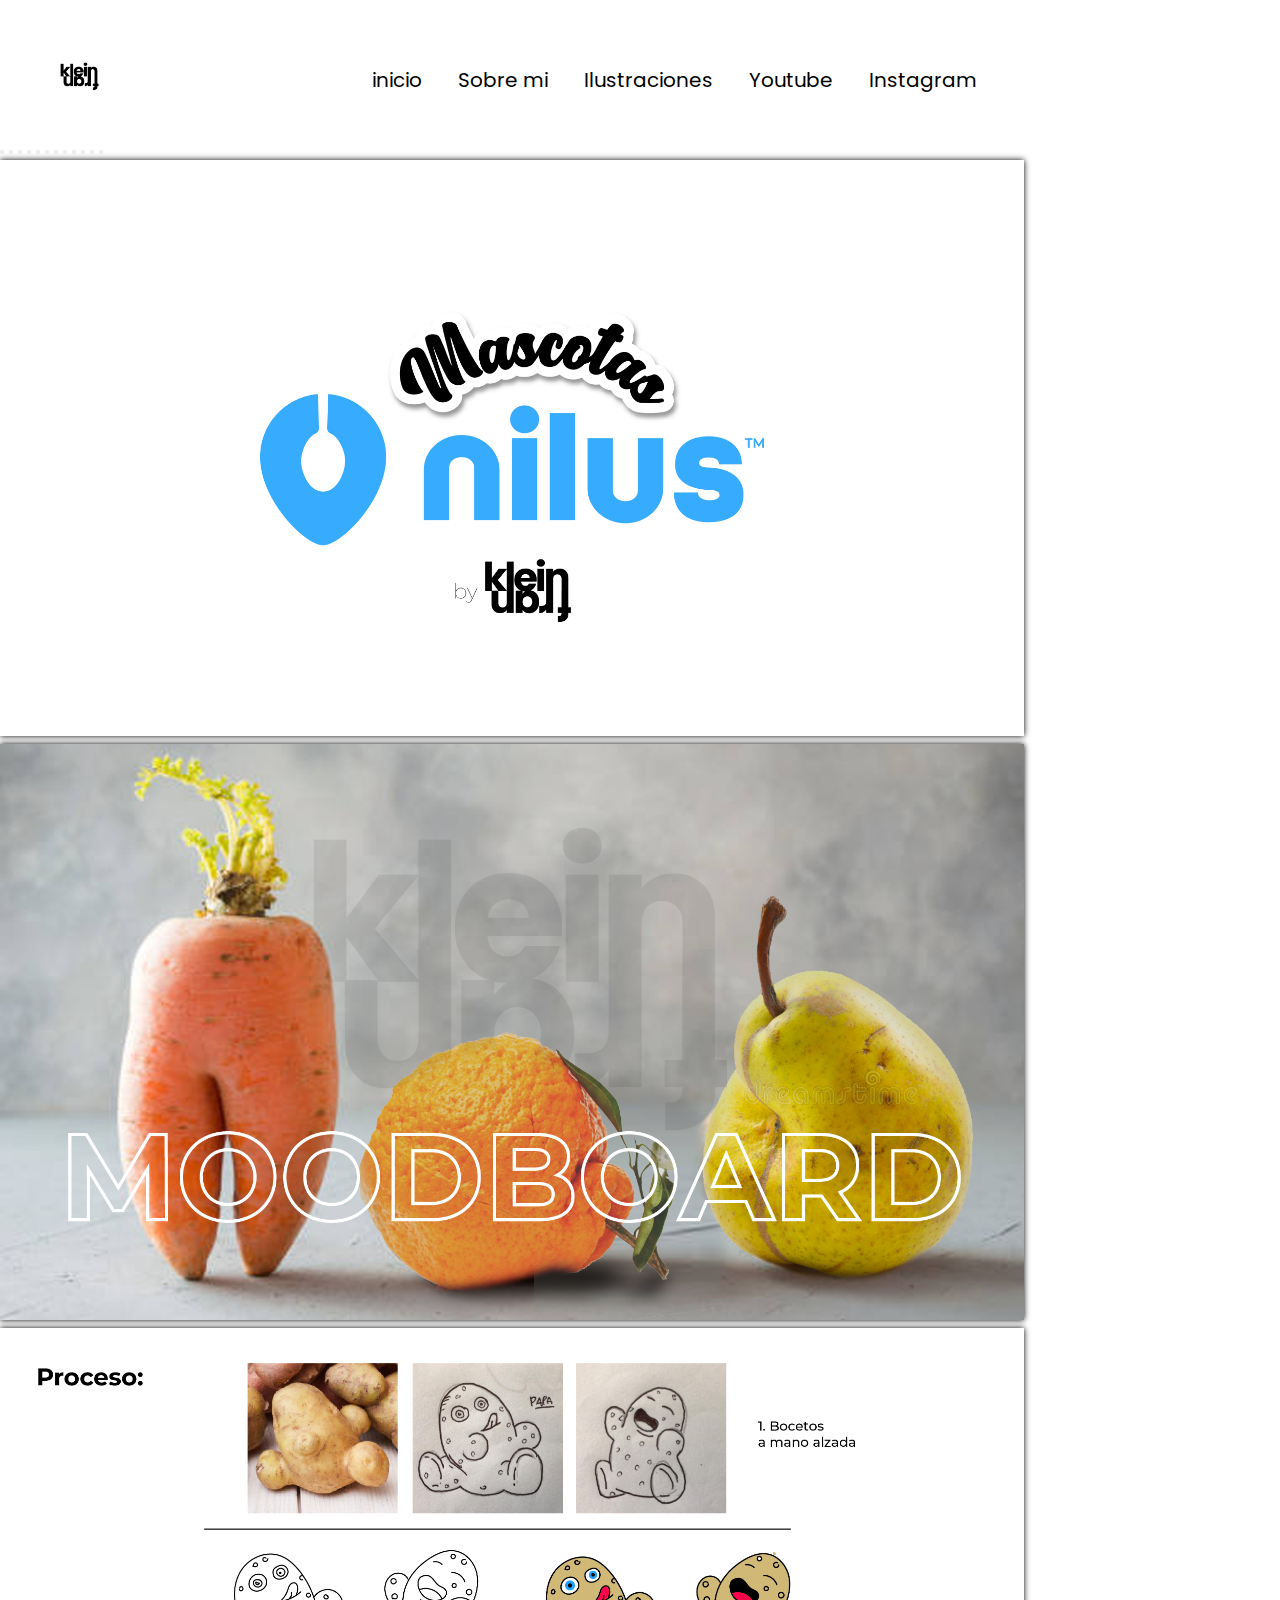
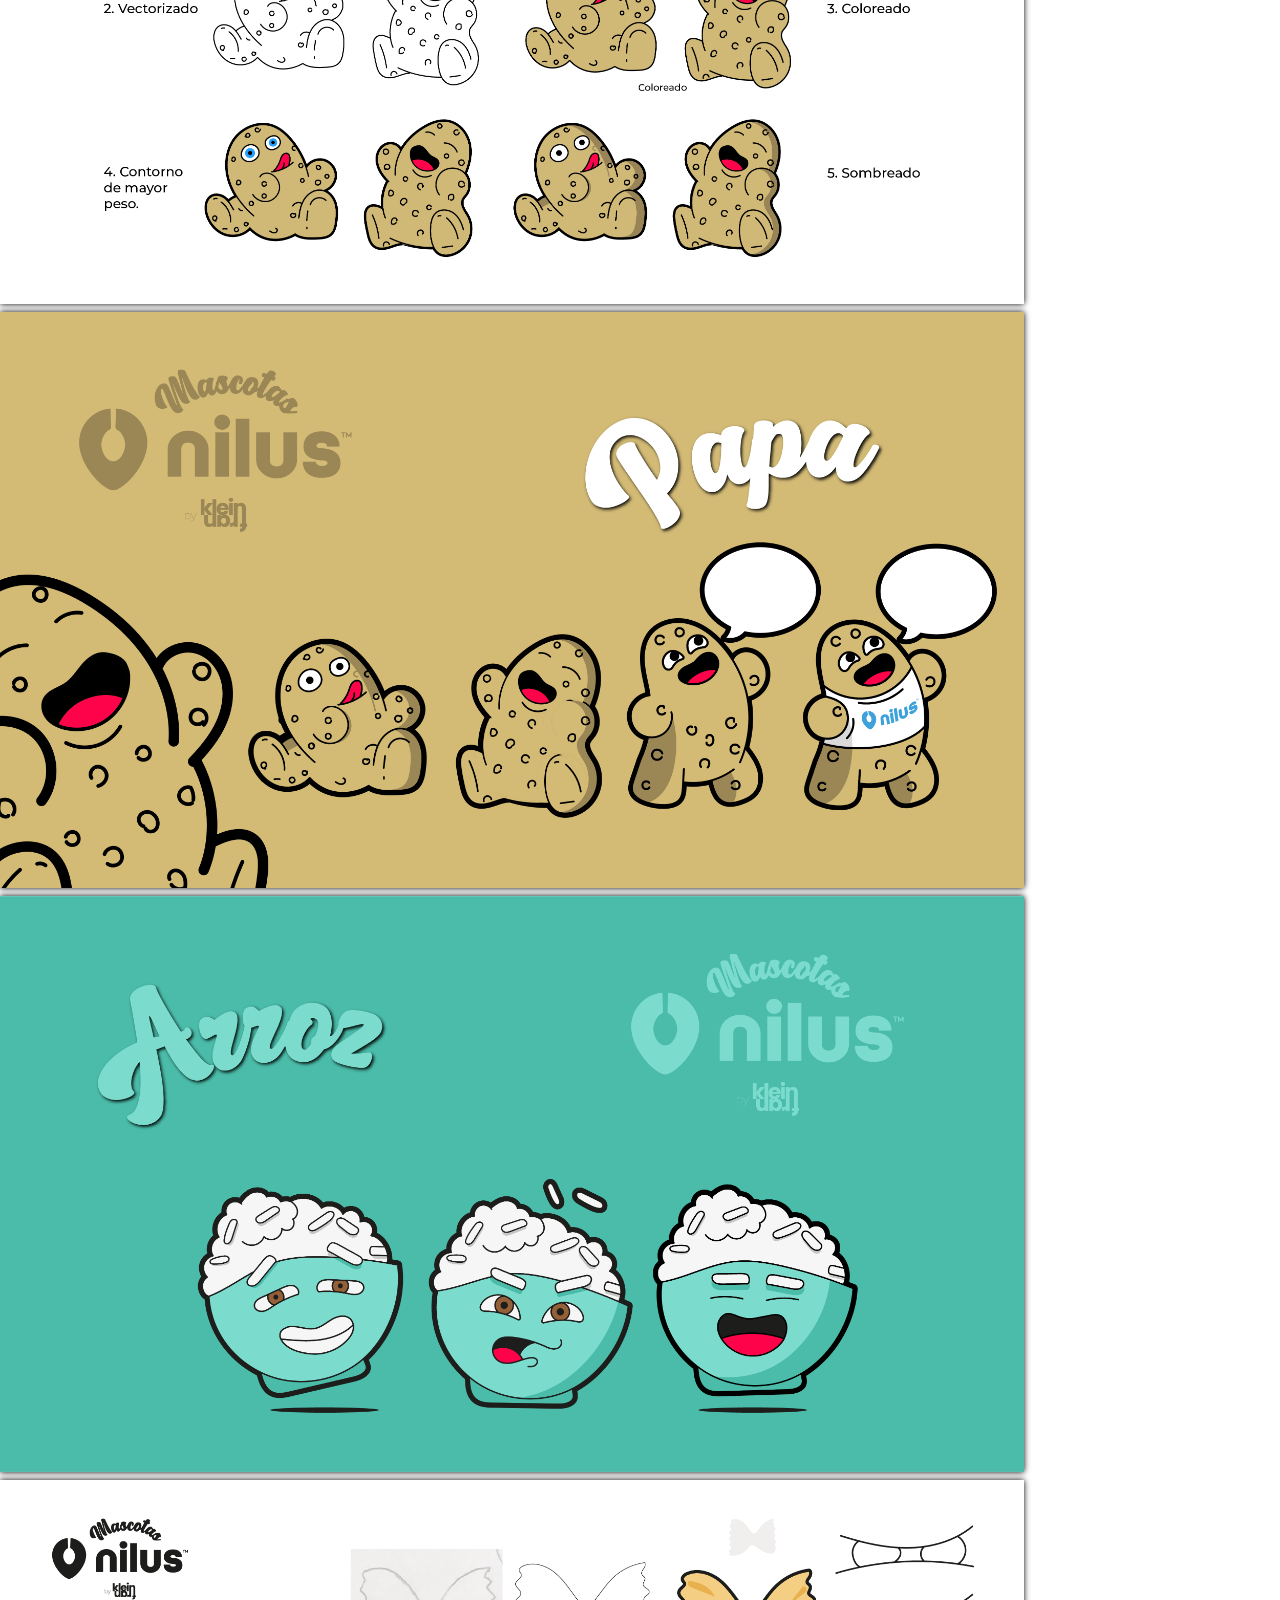
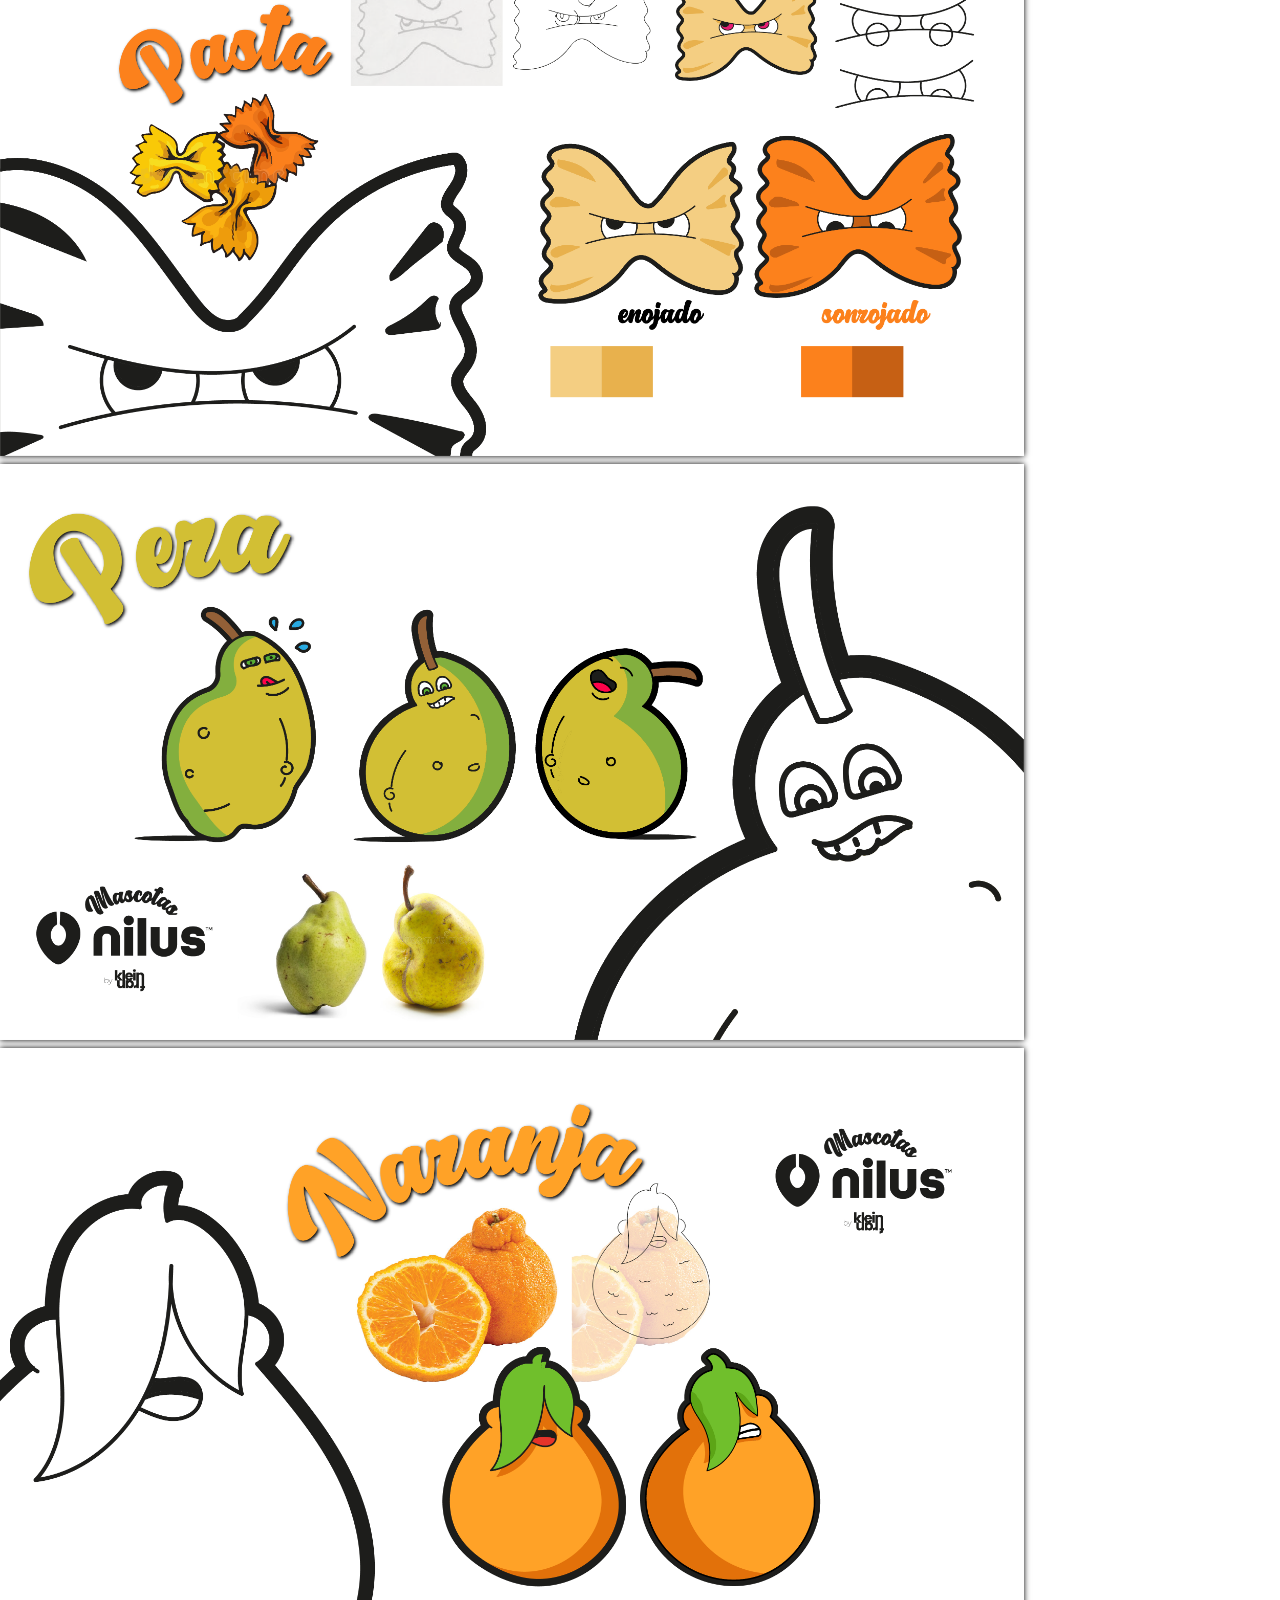
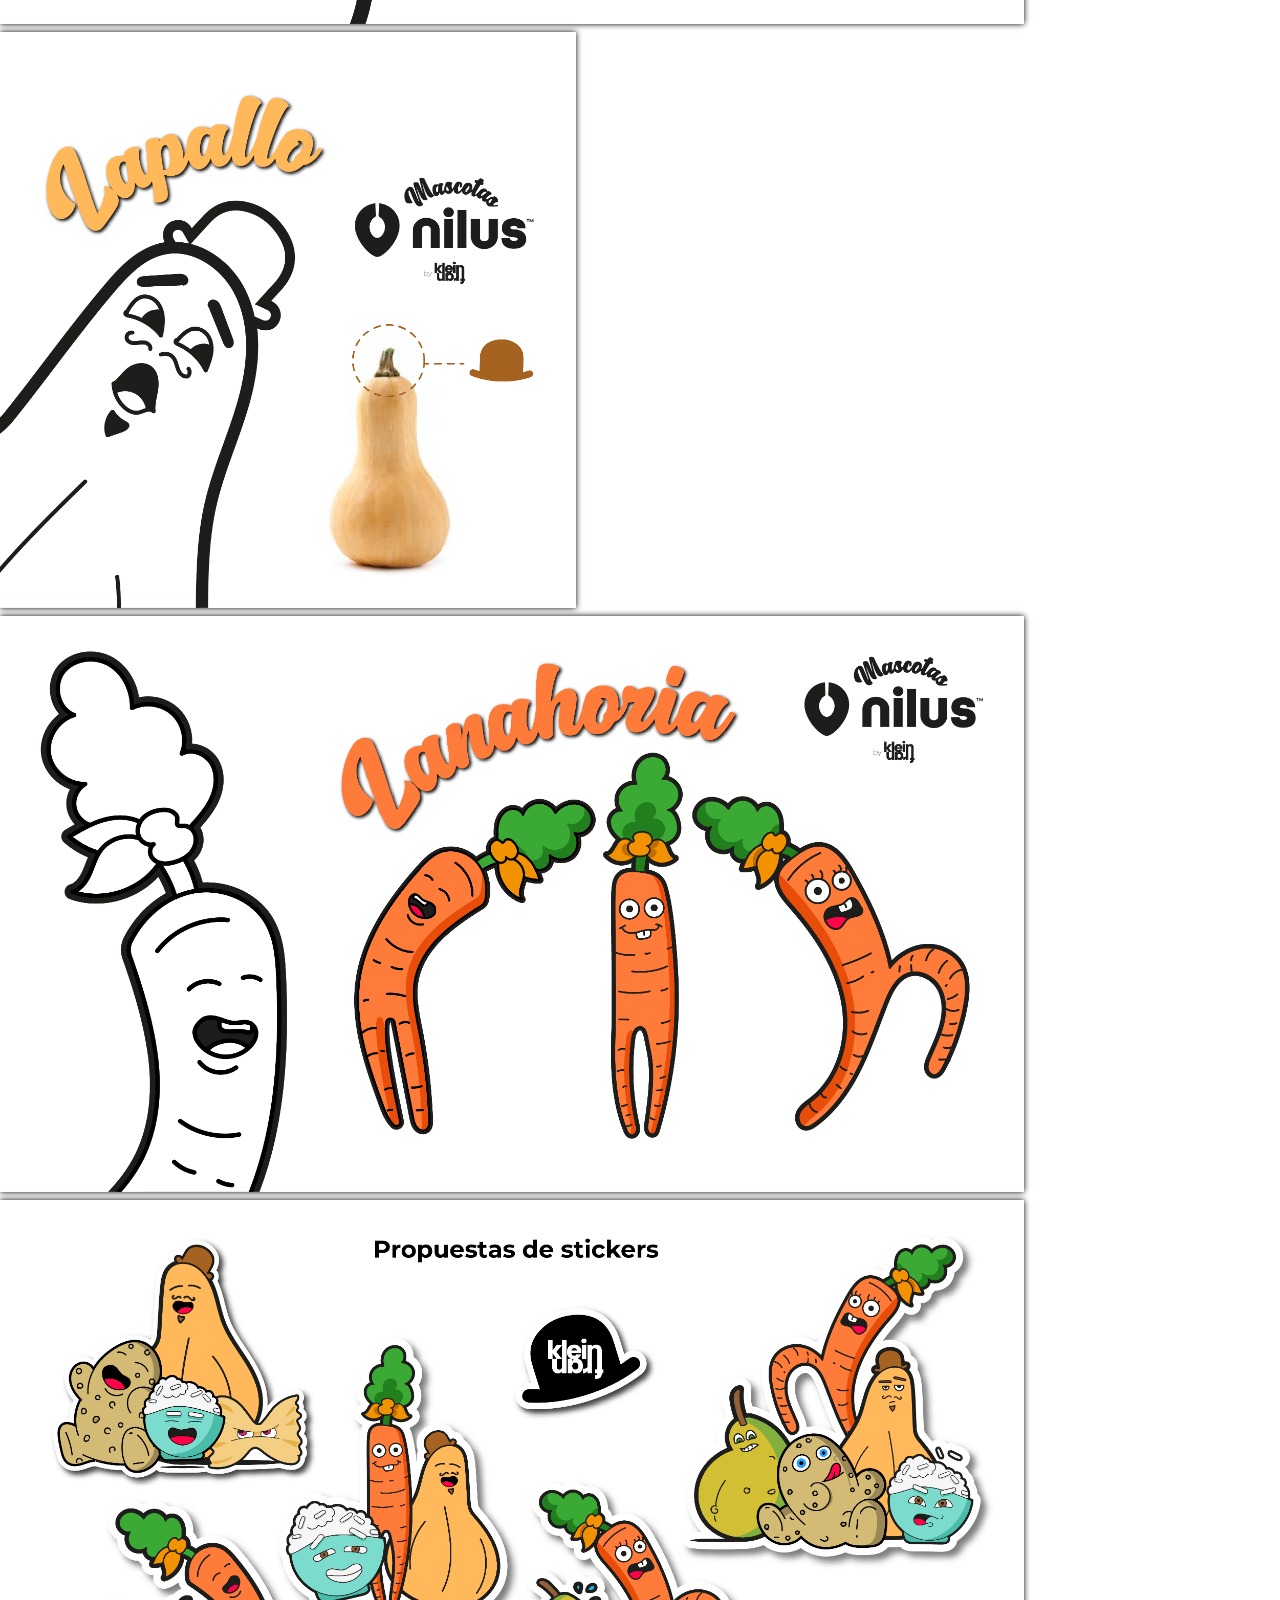
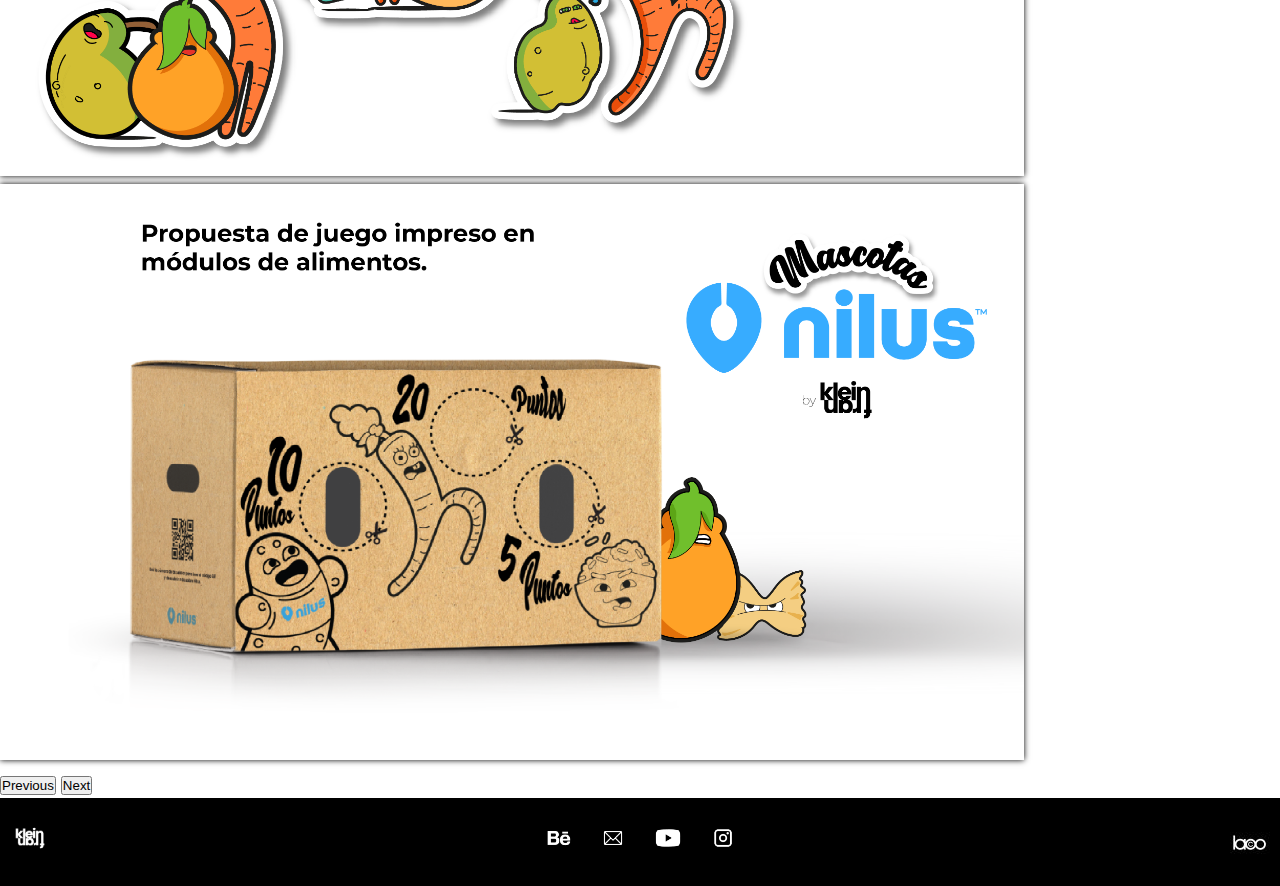
==== commit f6a0247b: "Aplico Bootstrap a todo mi proyecto" ====
--- a/pages/ilustraciones.html
+++ b/pages/ilustraciones.html
@@ -1,18 +1,24 @@
 <!DOCTYPE html>
 <html lang="en">
+
 <head>
     <meta charset="UTF-8">
     <meta http-equiv="X-UA-Compatible" content="IE=edge">
     <meta name="viewport" content="width=device-width, initial-scale=1.0">
     <title>KleinFran</title> <!-- Es el nombre de la pestaña del navegador-->
     <link rel="icon" href="../img/logopage.PNG"> <!-- Agrego un icono en la pestaña-->
+    <!-- Link Bootstrap CSS -->
+    <link href="https://cdn.jsdelivr.net/npm/bootstrap@5.1.3/dist/css/bootstrap.min.css" rel="stylesheet"
+        integrity="sha384-1BmE4kWBq78iYhFldvKuhfTAU6auU8tT94WrHftjDbrCEXSU1oBoqyl2QvZ6jIW3" crossorigin="anonymous">
     <!--Linkeo la pagina de CSS para aplicar los estilos que voy definiendo-->
     <link rel="stylesheet" href="../css/styles.css">
     <!--link font-->
     <link rel="preconnect" href="https://fonts.googleapis.com">
     <link rel="preconnect" href="https://fonts.gstatic.com" crossorigin>
     <link href="https://fonts.googleapis.com/css2?family=Poppins:wght@200;700&display=swap" rel="stylesheet">
+    
 </head>
+
 <body>
     <header>
         <div>
@@ -26,7 +32,8 @@
                 <li class="header-nav-link"><a href="./ilustraciones.html">Ilustraciones</a></li>
                 <li class="header-nav-link"><a href="./youtube.html">Youtube</a></li>
                 <li class="header-nav-link"><a href="./instagram.html">Instagram</a></li>
-                <li class="header-nav-link header-nav-link-close"><a href="#"> <img class="header-img-close" src="../img/close-icon.png" alt="icono cierre"></a></li>
+                <li class="header-nav-link header-nav-link-close"><a href="#"> <img class="header-img-close"
+                            src="../img/close-icon.png" alt="icono cierre"></a></li>
             </ul>
         </nav>
         <!-- Creo un divisor invisble-->
@@ -34,24 +41,89 @@
             <img class="header-menu-logo" src="../img/menu.png"></img>
         </a>
     </header>
-    <main class="galeria"> <!--En esta parte, pretendo generar una galería de fotos. Imagino que como primera entrega está ok-->
-        <img src="../img/Mascotas-1.png" alt="Presentacion" >
-        <img src="../img/Mascotas-2.png" alt="foto frutas" >
-        <img src="../img/Mascotas-3.png" alt="foto armado papa" >
-        <img src="../img/Mascotas-4.png" alt="papa" >
-        <img src="../img/Mascotas-5.png" alt="Arroz" >
-        <img src="../img/Mascotas-6.png" alt="pasta" >
-        <img src="../img/Mascotas-7.png" alt="pera" >
-        <img src="../img/Mascotas-8.png" alt="naranja" >
-        <img src="../img/Mascotas-9.png" alt="zapallo" >
-        <img src="../img/Mascotas-10.png" alt="zanahoria" >
-        <img src="../img/Mascotas-11.png" alt="varias frutas" >
-        <img src="../img/Mascotas-12.png" alt="presentacion caja nilus" >
-    </main>    
-    
+    <main class="galeria">
+        <!--En esta parte, pretendo generar una galería de fotos. Imagino que como primera entrega está ok-->
+        <div id="carouselExampleDark" class="carousel carousel-dark slide" data-bs-ride="carousel">
+            <div class="carousel-indicators">
+                <button type="button" data-bs-target="#carouselExampleDark" data-bs-slide-to="0" class="active"
+                    aria-current="true" aria-label="Slide 1"></button>
+                <button type="button" data-bs-target="#carouselExampleDark" data-bs-slide-to="1"
+                    aria-label="Slide 2"></button>
+                <button type="button" data-bs-target="#carouselExampleDark" data-bs-slide-to="2"
+                    aria-label="Slide 3"></button>
+                <button type="button" data-bs-target="#carouselExampleDark" data-bs-slide-to="3"
+                    aria-label="Slide 4"></button>
+                <button type="button" data-bs-target="#carouselExampleDark" data-bs-slide-to="4"
+                    aria-label="Slide 5"></button>
+                <button type="button" data-bs-target="#carouselExampleDark" data-bs-slide-to="5"
+                    aria-label="Slide 6"></button>
+                <button type="button" data-bs-target="#carouselExampleDark" data-bs-slide-to="6"
+                    aria-label="Slide 7"></button>
+                <button type="button" data-bs-target="#carouselExampleDark" data-bs-slide-to="7"
+                    aria-label="Slide 8"></button>
+                <button type="button" data-bs-target="#carouselExampleDark" data-bs-slide-to="8"
+                    aria-label="Slide 9"></button>
+                <button type="button" data-bs-target="#carouselExampleDark" data-bs-slide-to="9"
+                    aria-label="Slide 10"></button>
+                <button type="button" data-bs-target="#carouselExampleDark" data-bs-slide-to="10"
+                    aria-label="Slide 11"></button>
+                <button type="button" data-bs-target="#carouselExampleDark" data-bs-slide-to="11"
+                    aria-label="Slide 12"></button>
+                
+            </div>
+            <div class=" container carousel-inner">
+                <div class="carousel-item active">
+                    <img src="../img/Mascotas-1.png" class="d-block w-100" alt="Presentacion">
+                </div>
+                <div class="carousel-item">
+                    <img src="../img/Mascotas-2.png" class="d-block w-100" alt="foto frutas">
+                </div>
+                <div class="carousel-item">
+                    <img src="../img/Mascotas-3.png" class="d-block w-100" alt="foto armado papa">
+                </div>
+                <div class="carousel-item">
+                    <img src="../img/Mascotas-4.png" class="d-block w-100" alt="papa">
+                </div>
+                <div class="carousel-item">
+                    <img src="../img/Mascotas-5.png" class="d-block w-100" alt="Arroz">
+                </div>
+                <div class="carousel-item">
+                    <img src="../img/Mascotas-6.png" class="d-block w-100" alt="pasta">
+                </div>
+                <div class="carousel-item">
+                    <img src="../img/Mascotas-7.png" class="d-block w-100" alt="pera">
+                </div>
+                <div class="carousel-item">
+                    <img src="../img/Mascotas-8.png" class="d-block w-100" alt="naranja">
+                </div>
+                <div class="carousel-item zapallo">
+                    <img src="../img/Mascotas-9.png" class="d-block w-100" alt="zapallo">
+                </div>
+                <div class="carousel-item">
+                    <img src="../img/Mascotas-10.png" class="d-block w-100" alt="zanahoria">
+                </div>
+                <div class="carousel-item">
+                    <img src="../img/Mascotas-11.png" class="d-block w-100" alt="varias frutas">
+                </div>
+                <div class="carousel-item">
+                    <img src="../img/Mascotas-12.png" class="d-block w-100" alt="presentacion caja nilus">
+                </div>
+            </div>
+            <button class="carousel-control-prev" type="button" data-bs-target="#carouselExampleDark" data-bs-slide="prev">
+                <span class="carousel-control-prev-icon" aria-hidden="true"></span>
+                <span class="visually-hidden">Previous</span>
+            </button>
+            <button class="carousel-control-next" type="button" data-bs-target="#carouselExampleDark" data-bs-slide="next">
+                <span class="carousel-control-next-icon" aria-hidden="true"></span>
+                <span class="visually-hidden">Next</span>
+            </button>
+        </div>
+
+    </main>
+
     <footer class="footer">
         <div>
-        <img class="footer-logofran" src="../img/kleinfran-footer.png" alt="Logo Fran">
+            <img class="footer-logofran" src="../img/kleinfran-footer.png" alt="Logo Fran">
         </div>
         <div>
             <ul class="footer-links">
@@ -62,16 +134,22 @@
                         <img src="../img/correo-logo.png" alt="logo correo">
                     </a></li>
                 <li><a href="https://www.youtube.com/c/FranKlein" target="blank">
-                        <img src="../img/youtube-logo.png" alt="logo youtube" >
+                        <img src="../img/youtube-logo.png" alt="logo youtube">
                     </a></li>
                 <li><a href="https://www.instagram.com/kleinfrandraws/" target="blank">
-                        <img src="../img/instagram-logo.png" alt="logo instagram" >
+                        <img src="../img/instagram-logo.png" alt="logo instagram">
                     </a></li>
             </ul>
         </div>
         <div class="footer-firma">
-            <a href="https://www.instagram.com/migue.laco/" target="blank"> <img class="footer-firma-imagen" src="../img/laco2.jpeg" alt="laco"></a>
+            <a href="https://www.instagram.com/migue.laco/" target="blank"> <img class="footer-firma-imagen"
+                    src="../img/laco2.jpeg" alt="laco"></a>
         </div>
     </footer>
+    <!-- Link Bootstrap JavaScript -->
+    <script src="https://cdn.jsdelivr.net/npm/bootstrap@5.1.3/dist/js/bootstrap.bundle.min.js"
+        integrity="sha384-ka7Sk0Gln4gmtz2MlQnikT1wXgYsOg+OMhuP+IlRH9sENBO0LRn5q+8nbTov4+1p"
+        crossorigin="anonymous"></script>
 </body>
+
 </html>--- a/css/styles.css
+++ b/css/styles.css
@@ -86,68 +86,10 @@
 
 }
 
-.seccion {
-    height: 750px;
-    width: 100%;
-    display: flex;
-    flex-direction: column;
-    justify-content: center;
-    align-content: center;
-    flex-wrap: nowrap;
-    overflow: hidden;
-    align-items: center;
-    margin-bottom: 0px;
-
-
-}
-
-
-.seccion-logo {
-    padding: 10px;
-    width: 80%;
-}
-
-.seccion-boton {
-    margin-top: 30px;
-    margin-bottom: 30px;
-    padding: 9px 25px;
-    background-color: white;
-    border-radius: 3px;
-    cursor: pointer;
-    transition: all 0, 3s ease 0s;
-    border: none;
-    font-family: 'Poppins', sans-serif;
-    font-weight: 500;
-    font-size: 20px;
-}
-
-.seccion-boton:hover {
-    background-color: black;
-    color: white;
-    transition-duration: 1.3s;
-}
-
-.seccion-div {
-    display: flex;
-    flex-direction: column;
-    align-items: center;
-    width: 40%;
-
-
-}
-
-
-h1 {
-    font-family: 'Poppins';
-    font-size: 40px;
-}
-
 .rojoyoutube {
     background-color: #c4302b;
-    width: 100%;
-}
-
-
+    padding-top: 2rem;
+}
 
 .footer {
     margin: 0;
@@ -195,8 +137,6 @@
 
 .footer-firma-imagen {
     padding: 0;
-
-
 }
 
 /* ++++SOBRE MI++++*/
@@ -211,8 +151,6 @@
     flex-wrap: nowrap;
     justify-content: center;
     align-items: center;
-
-
 }
 
 .intro-parrafo-titulo {
@@ -221,129 +159,40 @@
     height: 100%;
     order: 2;
     width: 100%;
-
 }
 
 .intro-parrafo {
     font-family: 'Poppins', sans-serif;
     font-size: 1.2vw;
     margin-bottom: 10px;
-
-
 }
 
 .intro-titulo {
     font-family: 'Poppins', sans-serif;
     font-size: 3vw;
     margin-bottom: 3rem;
+    font-weight: bold;
 }
 
 .intro-img {
     max-height: 100%;
     width: 100%;
-    padding: 40px;
 }
 
 .intro-logo {
     width: 3rem;
 }
 
-.videosPropios {
-    display: grid;
-    grid-template-columns: 100%;
-    grid-template-rows: 315px 315px 315px;
-    grid-template-areas:
-        "ele1"
-        "ele2"
-        "ele3";
-    row-gap: 70px;
-    margin-top: 5rem;
-    margin-bottom: 5rem;
-
-}
-
-.videosPropios-titulo {
-    font-family: 'Poppins', sans-serif;
-    font-size: 3vw;
-}
-
-.videosPropios-descripcion {
-    font-family: 'Poppins', sans-serif;
-    font-size: 1.5vw;
-}
-
-.videoPropio-articulo1 {
-    grid-area: ele1;
-    display: grid;
-    grid-template-columns: 50% 50%;
-    grid-template-rows: 315px;
-    grid-template-areas:
-        "video1 texto1";
-
-}
-
-.videoPropio-articulo2 {
-    grid-area: ele2;
-    display: grid;
-    grid-template-columns: 50% 50%;
-    grid-template-rows: 315px;
-    grid-template-areas:
-        "texto2 video2"
-}
-
-.videoPropio-articulo3 {
-    grid-area: ele3;
-    display: grid;
-    grid-template-columns: 50% 50%;
-    grid-template-rows: 315px;
-    grid-template-areas:
-        "video3 texto3"
-}
-
-.videoPropio-texto1 {
-    grid-area: texto1;
-    margin-left: 20px;
-    justify-self: left;
-}
-
-.videoPropio-articulo1 iframe {
-    grid-area: video1;
-    margin-right: 20px;
-    justify-self: flex-end;
-}
-
 .videoPropio-articulo1 iframe:hover {
     transition-duration: 0.2s;
     transform: scale(110%);
 }
 
-.videoPropio-texto2 {
-    grid-area: texto2;
-    margin-right: 20px;
-    justify-self: flex-end;
-}
-
-.videoPropio-articulo2 iframe {
-    grid-area: video2;
-    margin-left: 20px;
-}
-
 .videoPropio-articulo2 iframe:hover {
     transition-duration: 0.2s;
     transform: scale(110%);
 }
 
-.videoPropio-texto3 {
-    grid-area: texto3;
-    margin-left: 20px;
-}
-
-.videoPropio-articulo3 iframe {
-    grid-area: video3;
-    margin-right: 20px;
-    justify-self: flex-end;
-}
-
 .videoPropio-articulo3 iframe:hover {
     transition-duration: 0.2s;
     transform: scale(110%);
@@ -351,171 +200,31 @@
 
 /* ++++ILUSTRACIONES++++*/
 
-/*Momentaneamente, creo esta galería animada, porque aún no explicaron como hacer la galería que quiero en el Balsamiq*/
-
-.galeria {
-    display: grid;
-    grid-template-columns: repeat(auto-fit, minmax(20rem, 1fr));
-    margin: 4rem;
-    grid-gap: 1rem;
-}
-
-.galeria img {
-    height: 252px;
-    width: 100%;
-    vertical-align: top;
+/*Finalmente, aplico la galería que tenía planificada en Balsamiq desde Bootstrap*/
+
+
+.carousel-item img {
     box-shadow: 0 0 6px black;
-    transition: transform 0.5s;
     object-fit: cover;
-
-}
-
-.galeria img:hover {
-    transform: rotate(10deg) scale(1.3);
-}
-
+    height: 45vw;
+}
+.zapallo img {
+    object-fit: contain;
+}
 
 
 /* ++++YOUTUBE++++ */
 
-
-.youtube-intro {
-    display: flex;
-    height: 30rem;
-    margin-top: 5rem;
-    padding: 60px;
-    flex-direction: row;
-    flex-wrap: nowrap;
-    justify-content: center;
-    align-items: center;
-
-}
-
-.youtube-parrafo-titulo {
-    display: flex;
-    flex-direction: column;
-    height: 421px;
-    order: 2;
-    width: 100vw;
-    margin-left: 50px;
-}
-
-.youtube-parrafo {
-    font-family: 'Poppins', sans-serif;
-    font-size: 1rem;
-    margin-bottom: 10px;
-
-}
-
-.youtube-titulo {
-    font-family: 'Poppins', sans-serif;
-    font-size: 1vw;
-    margin-bottom: 20px;
-}
-
-.youtube-promo {
-    height: 480px;
-    min-width: 500px;
-    margin-top: 80px;
-}
-
-
-.youtube-videos {
-    padding: 30px;
-    width: 100vw;
-    display: grid;
-    grid-template-columns: 100%;
-    grid-template-rows: 315px 315px 315px;
-    grid-template-areas:
-        "ele1"
-        "ele2"
-        "ele3";
-    row-gap: 70px;
-    margin-top: 5rem;
-}
-
-.youtube-titulo {
-    font-family: 'Poppins', sans-serif;
-    font-size: 3vw;
-}
-
-.youtube-descripcion {
-    font-family: 'Poppins', sans-serif;
-    font-size: 1rem;
-}
-
-.youtube-articulo1 {
-    grid-area: ele1;
-    display: grid;
-    grid-template-columns: 50% 50%;
-    grid-template-rows: 315px;
-    grid-template-areas:
-        "video1 texto1";
-
-}
-
-.youtube-articulo2 {
-    grid-area: ele2;
-    display: grid;
-    grid-template-columns: 50% 50%;
-    grid-template-rows: 315px;
-    grid-template-areas:
-        "texto2 video2"
-}
-
-.youtube-articulo3 {
-    grid-area: ele3;
-    display: grid;
-    grid-template-columns: 50% 50%;
-    grid-template-rows: 315px;
-    grid-template-areas:
-        "video3 texto3"
-}
-
-.youtube-texto1 {
-    grid-area: texto1;
-    margin-left: 20px;
-    justify-self: left;
-}
-
-.youtube-articulo1 iframe {
-    grid-area: video1;
-    margin-right: 20px;
-    justify-self: flex-end;
-}
-
 .youtube-articulo1 iframe:hover {
     transition-duration: 0.2s;
     transform: scale(110%);
 }
 
-.youtube-texto2 {
-    grid-area: texto2;
-    margin-right: 20px;
-    justify-self: flex-end;
-}
-
-.youtube-articulo2 iframe {
-    grid-area: video2;
-    margin-left: 20px;
-}
-
 .youtube-articulo2 iframe:hover {
     transition-duration: 0.2s;
     transform: scale(110%);
 }
 
-.youtube-texto3 {
-    grid-area: texto3;
-    margin-left: 20px;
-}
-
-.youtube-articulo3 iframe {
-    grid-area: video3;
-    margin-right: 20px;
-    justify-self: flex-end;
-}
-
 .youtube-articulo3 iframe:hover {
     transition-duration: 0.2s;
     transform: scale(110%);
@@ -525,30 +234,11 @@
 
 /* ++++INSTAGRAM++++*/
 
-/*Momentaneamente, creo esta galería animada, luego aplicaré una más compleja*/
-
-.main-instagram {
-    height: 100%;
-    margin-top: 60px;
-}
-
-.instagram-galeria {
-    display: grid;
-    grid-template-columns: repeat(auto-fit, minmax(20rem, 1fr));
-    margin: 2rem;
-    object-fit: cover;
-    height: auto;
-    justify-items: center;
-    gap: 2rem;
-    
-}
 
 .instagram-galeria iframe {
-    
     object-fit: contain;
     box-shadow: 0 0 6px black;
     transition: transform 0.9s;
-
 }
 
 .instagram-galeria iframe:hover {
@@ -559,11 +249,10 @@
     display: flex;
     margin-left: 1rem;
 }
-
+*/
 .instagram-intro-nombre {
     font-family: 'Poppins', sans-serif;
     font-size: 2rem;
-    margin-bottom: 10px;
     order: 2;
     align-self: center;
 }
@@ -574,7 +263,7 @@
     align-self: center;
     margin-right: 10px;
 
-}
+} 
 
 /* COMIENZO A TRABAJAR RESPONSIVE */
 
@@ -598,15 +287,7 @@
     .videosPropios iframe {
         max-width: 90%;
     }
-
-    /*RESPONSIVE "Youtube" 1024*/
-
-    .youtube-promo {
-        min-width: 50vw;
-    }
-
-}
-
+}
 
 @media screen and (max-width: 768px) {
     header {
@@ -625,14 +306,7 @@
         display: none;
     }
 
-    .seccion {
-        height: 400px;
-        margin: 0;
-    }
-
-    .seccion-div {
-        width: 400px;
-    }
+
 
     /* RESPONSIVE "Sobre Mi" 768*/
 
@@ -648,17 +322,9 @@
     .intro-logo {
         width: 2rem;
     }
-
-    .videoPropio-articulo1 {
-        grid-template-columns: 70% 30%;
-    }
-
-    .videoPropio-articulo2 {
-        grid-template-columns: 30% 70%;
-    }
-
-    .videoPropio-articulo3 {
-        grid-template-columns: 70% 30%;
+    
+    .videoPropio-texto2 {
+        order: 1!important;
     }
 
     /*RESPONSIVE "Ilustraciones" 768*/
@@ -674,50 +340,14 @@
 
     /*RESPONSIVE "Youtube" 768*/
 
-    .youtube-titulo {
-        align-self: center;
-        margin-top: 0;
-    }
-
-    .youtube-parrafo {
-        align-self: center;
-        padding: 1rem;
-    }
-
-    .youtube-intro {
-        padding: 0;
-        flex-direction: column-reverse;
-        height: 350px;
-    }
-
-    .youtube-promo {
-        align-items: center;
-        margin-top: 1rem;
-        width: 90%;
-        align-self: center;
-    }
-
-    .youtube-iframe {
-        justify-self: center;
-        align-self: center;
-        width: 60vw;
-    }
-
-    .youtube-parrafo-titulo {
-        margin-left: 0;
-    }
-
-    .youtube-articulo1 {
-        grid-template-columns: 70% 30%;
-    }
-
-    .youtube-articulo2 {
-        grid-template-columns: 30% 70%;
-    }
-
-    .youtube-articulo3 {
-        grid-template-columns: 70% 30%;
-    }
+    .youtube {
+        order: 1!important;
+    }
+
+    .youtube-texto2 {
+        order: 1!important;
+    }
+
 
     /*RESPONSIVE "Instagram" 768*/
 
@@ -767,23 +397,6 @@
         align-self: flex-end;
         display: block;
         width: 40px;
-    }
-
-    .seccion {
-        height: auto;
-    }
-
-    .seccion-logo {
-        width: 90%;
-    }
-
-    .seccion-div {
-        margin-top: 20px;
-        width: 90%;
-    }
-
-    .seccion-boton {
-        font-size: 18px;
     }
 
     #menu {
@@ -796,7 +409,6 @@
         right: -100%;
         z-index: 100;
         transition: right 2s;
-
     }
 
     #menu:target {
@@ -829,65 +441,6 @@
         align-items: center;
     }
 
-    .videosPropios {
-        grid-template-rows: 400px 400px 400px;
-
-    }
-
-    .videoPropio-articulo1 {
-        grid-template-columns: 100%;
-        grid-template-rows: 10% 90%;
-        grid-template-areas:
-            "texto1" "video1";
-    }
-
-    .videoPropio-texto1 {
-        justify-self: center;
-        margin: 0;
-    }
-
-    .videoPropio-articulo1 iframe {
-        justify-self: center;
-        width: 100%;
-        margin: 1rem;
-    }
-
-    .videoPropio-articulo2 {
-        grid-template-columns: 100%;
-        grid-template-rows: 10% 90%;
-        grid-template-areas:
-            "texto2" "video2";
-    }
-
-    .videoPropio-texto2 {
-        justify-self: center;
-        margin: 0;
-    }
-
-    .videoPropio-articulo2 iframe {
-        justify-self: center;
-        width: 100%;
-        margin: 1rem;
-    }
-
-    .videoPropio-articulo3 {
-        grid-template-columns: 100%;
-        grid-template-rows: 10% 90%;
-        grid-template-areas:
-            "texto3" "video3";
-    }
-
-    .videoPropio-texto3 {
-        justify-self: center;
-        margin: 0;
-    }
-
-    .videoPropio-articulo3 iframe {
-        justify-self: center;
-        width: 100%;
-        margin: 1rem;
-    }
-
     .intro-logo {
         width: 1.5rem;
         align-self: flex-start;
@@ -907,85 +460,10 @@
 
     /*RESPONSIVE "Youtube" 480*/
 
-    .youtube-intro {
-        padding: 0;
-        flex-direction: column-reverse;
-    }
-
-    .youtube-parrafo-titulo {
-        align-items: center;
-    }
-
-    .youtube-videos {
-        grid-template-rows: 400px 400px 400px;
-        gap: 5rem;
-        padding: 1rem;
-    }
-
-    .youtube-iframe {
-        justify-self: center;
-        width: 90vw;
-        margin: 0;
-    }
-
-    .youtube-articulo1 {
-        grid-template-columns: 100%;
-        grid-template-rows: 20% 80%;
-        grid-template-areas:
-            "texto1" "video1";
-    }
-
-    .youtube-texto1 {
-        justify-self: center;
-        margin: 0;
-    }
-
-    .youtube-articulo1 iframe {
-        justify-self: center;
-        width: 100%;
-        margin-top: 2rem;
-    }
-
-    .youtube-articulo2 {
-        grid-template-columns: 100%;
-        grid-template-rows: 20% 80%;
-        grid-template-areas:
-            "texto2" "video2";
-    }
-
-    .youtube-texto2 {
-        justify-self: center;
-        margin: 0;
-    }
-
-    .youtube-articulo2 iframe {
-        justify-self: center;
-        width: 100%;
-        margin: 1rem;
-    }
-
-    .youtube-articulo3 {
-        grid-template-columns: 100%;
-        grid-template-rows: 20% 80%;
-        grid-template-areas:
-            "texto3" "video3";
-    }
-
-    .youtube-texto3 {
-        justify-self: center;
-        margin: 0;
-    }
-
-    .youtube-articulo3 iframe {
-        justify-self: center;
-        width: 100%;
-        margin: 1rem;
-    }
 
     .youtube-descripcion {
-        font-size: 0.7rem;
-    }
-
+        font-size: 0.8rem;
+    }
     .youtube-articulo1 iframe:hover {
         transform: none;
     }
@@ -994,7 +472,7 @@
     }
     .youtube-articulo3 iframe:hover {
         transform: none;
-    }
+    } */
 
     /*RESPONSIVE "Instagram" 480*/
 
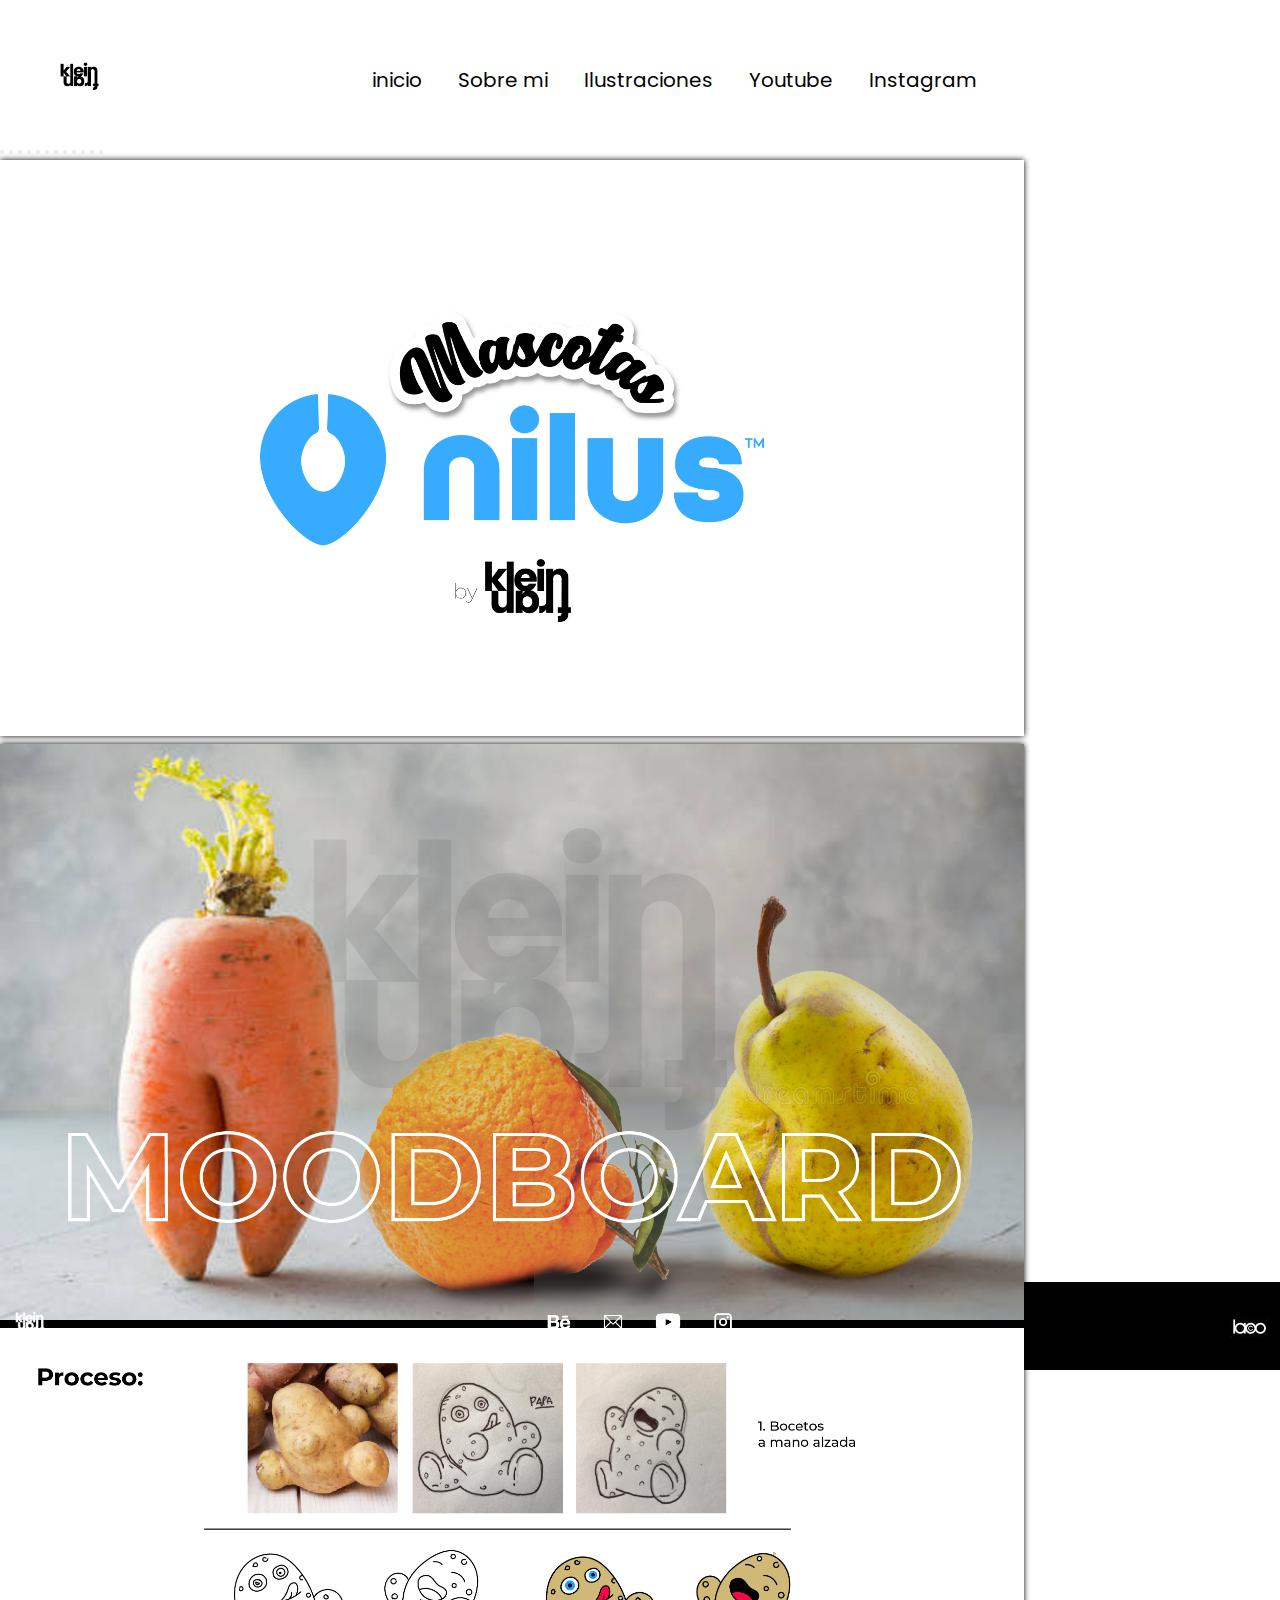
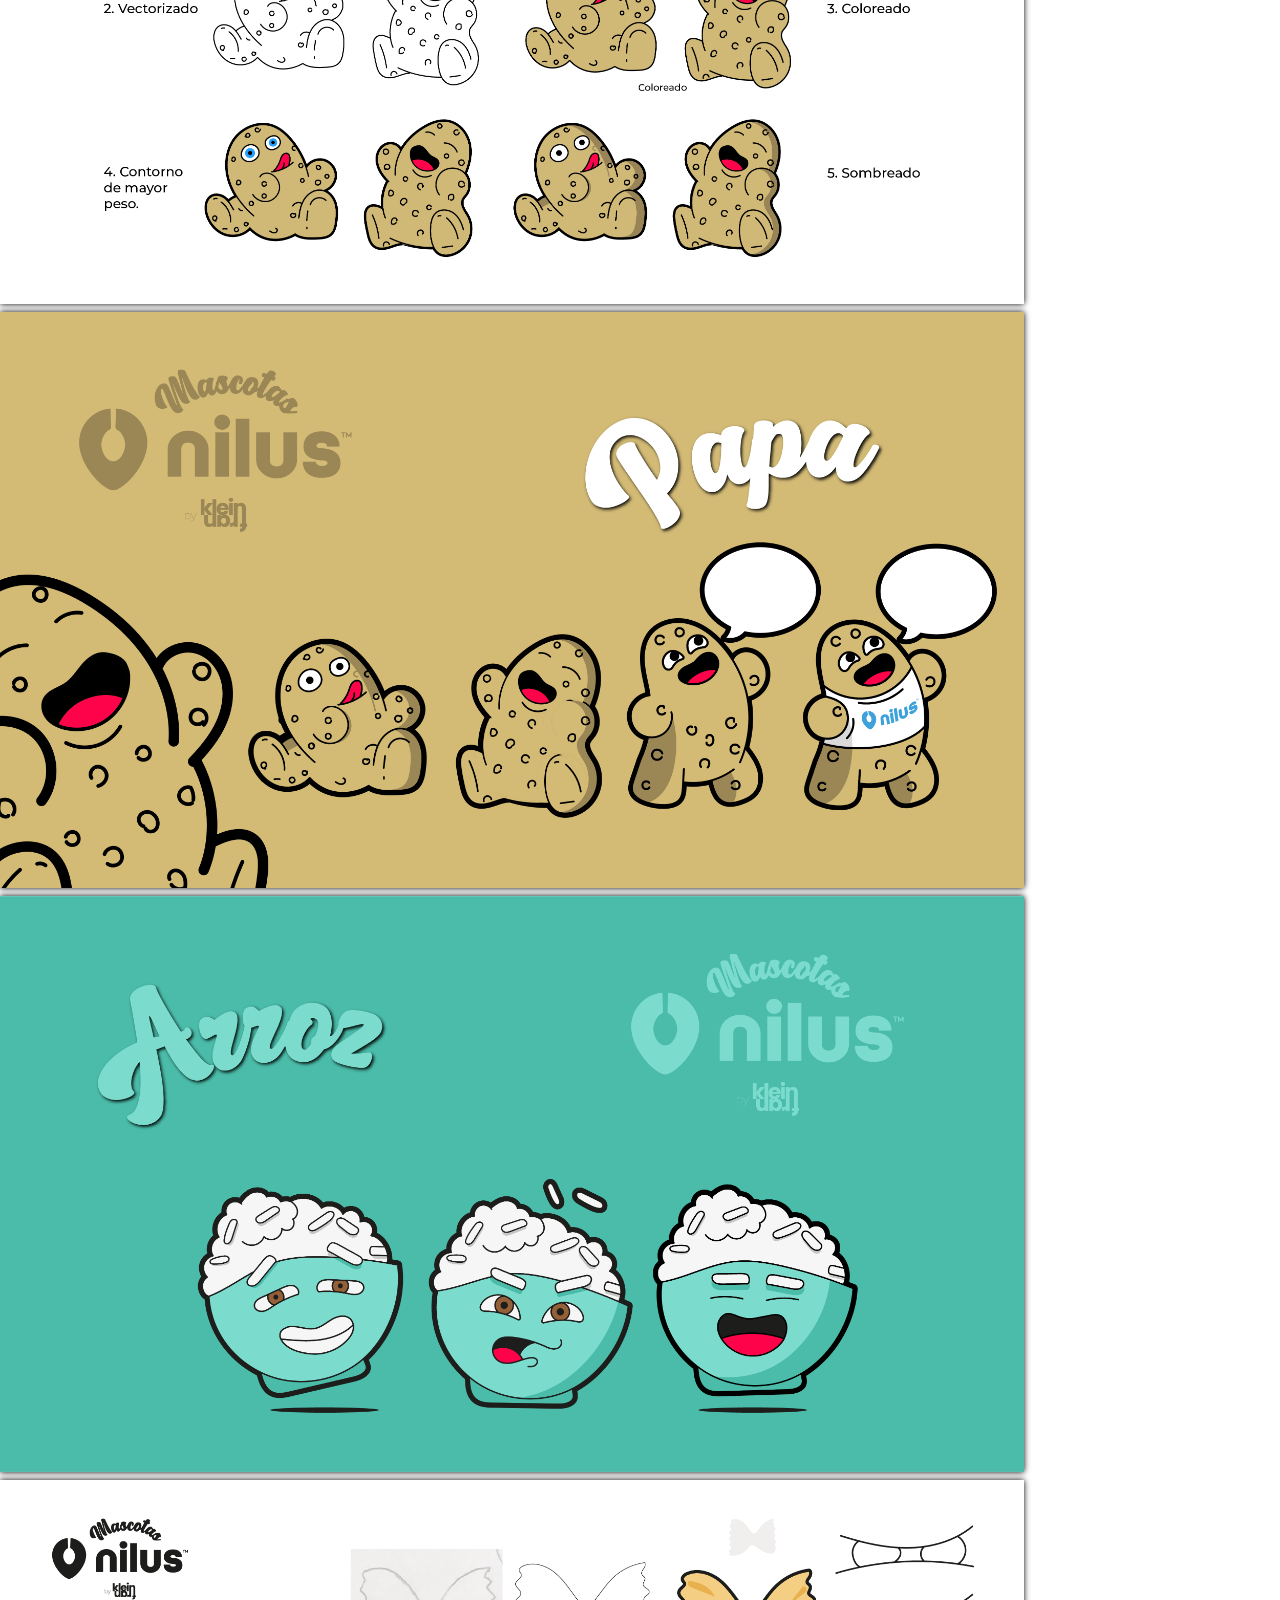
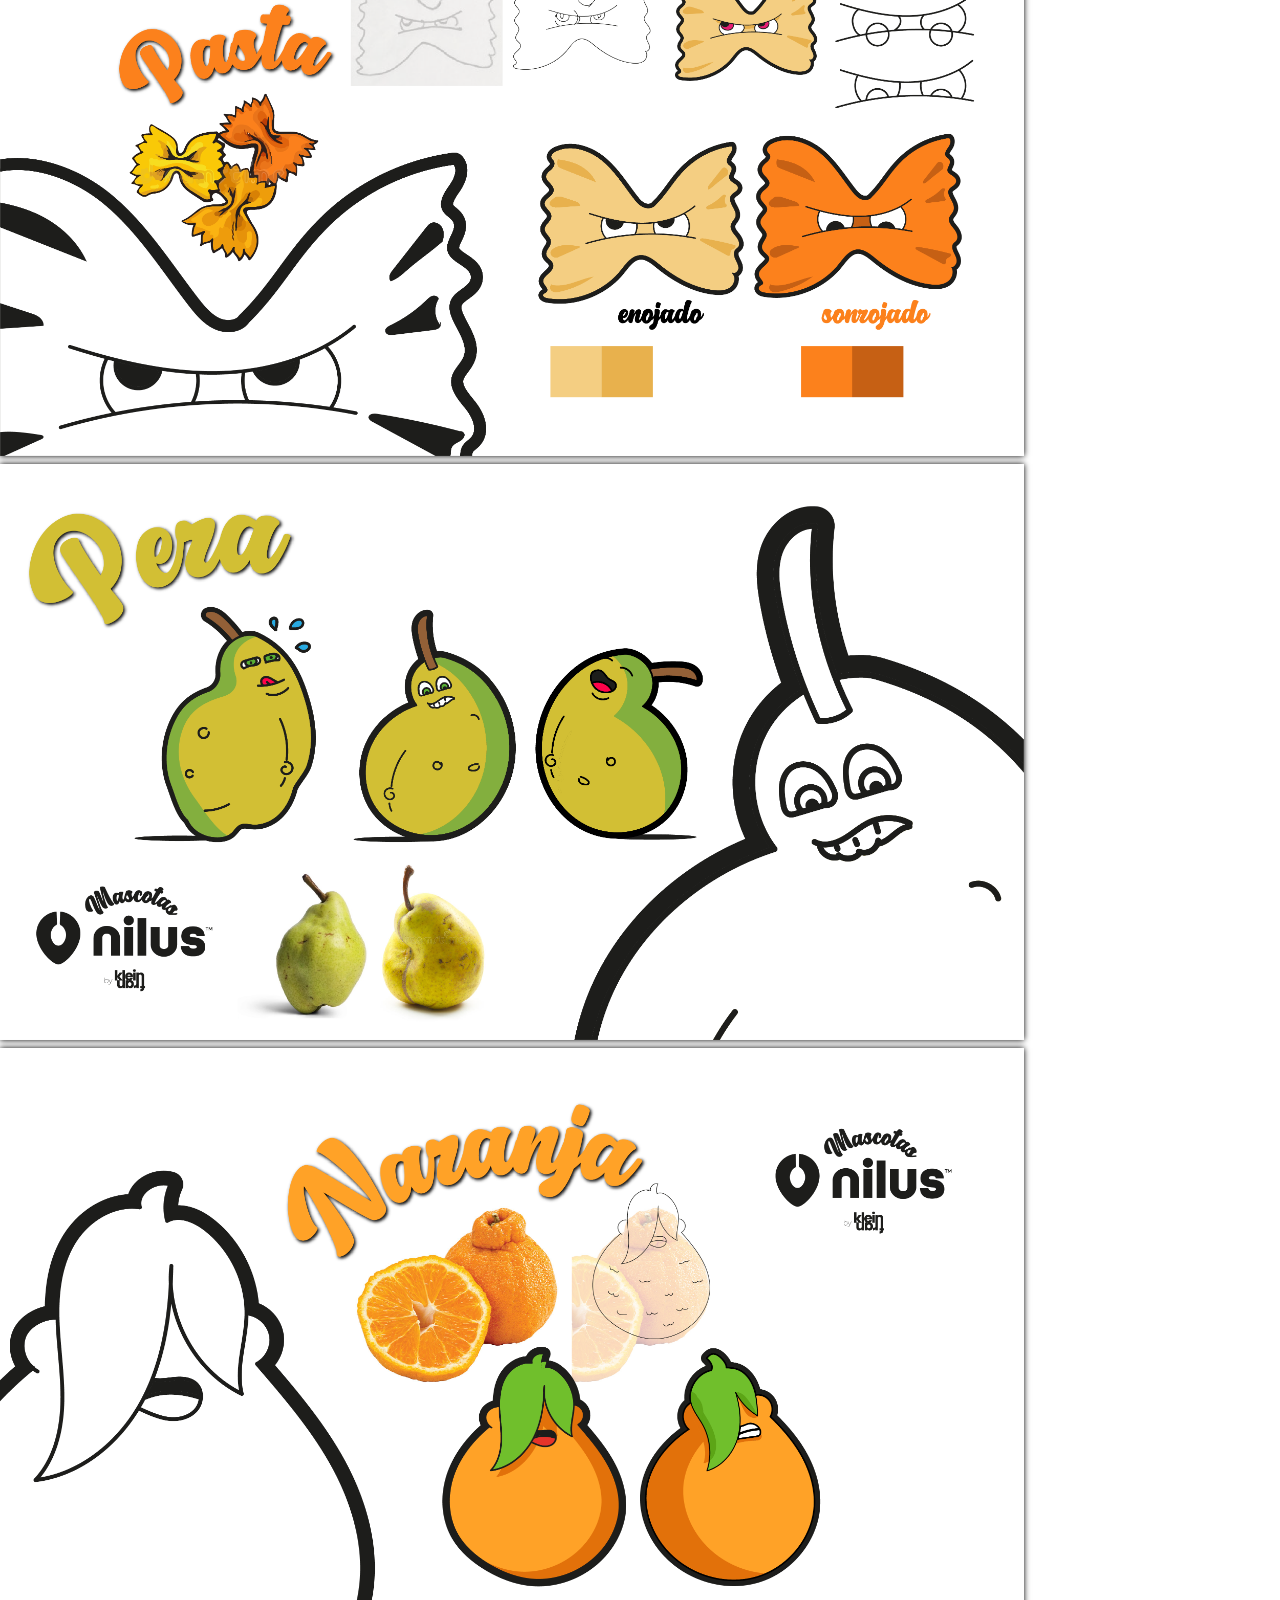
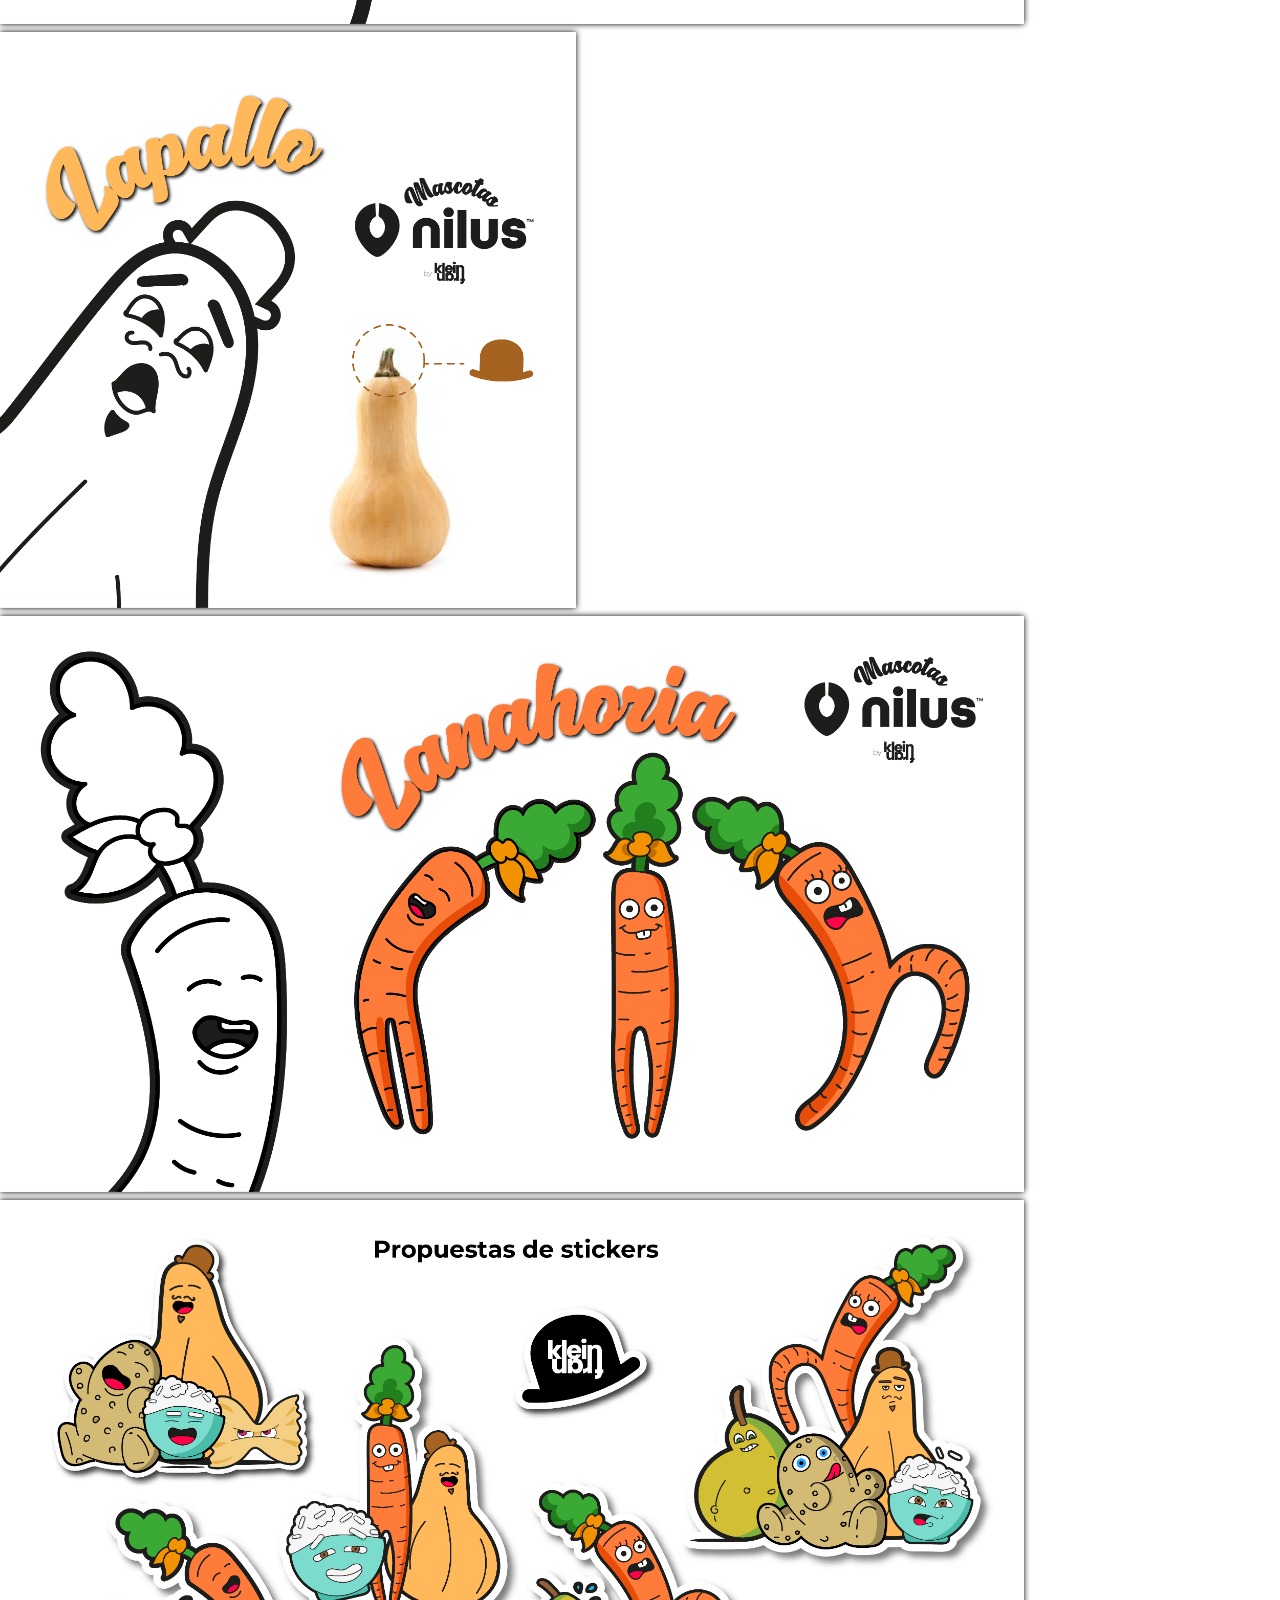
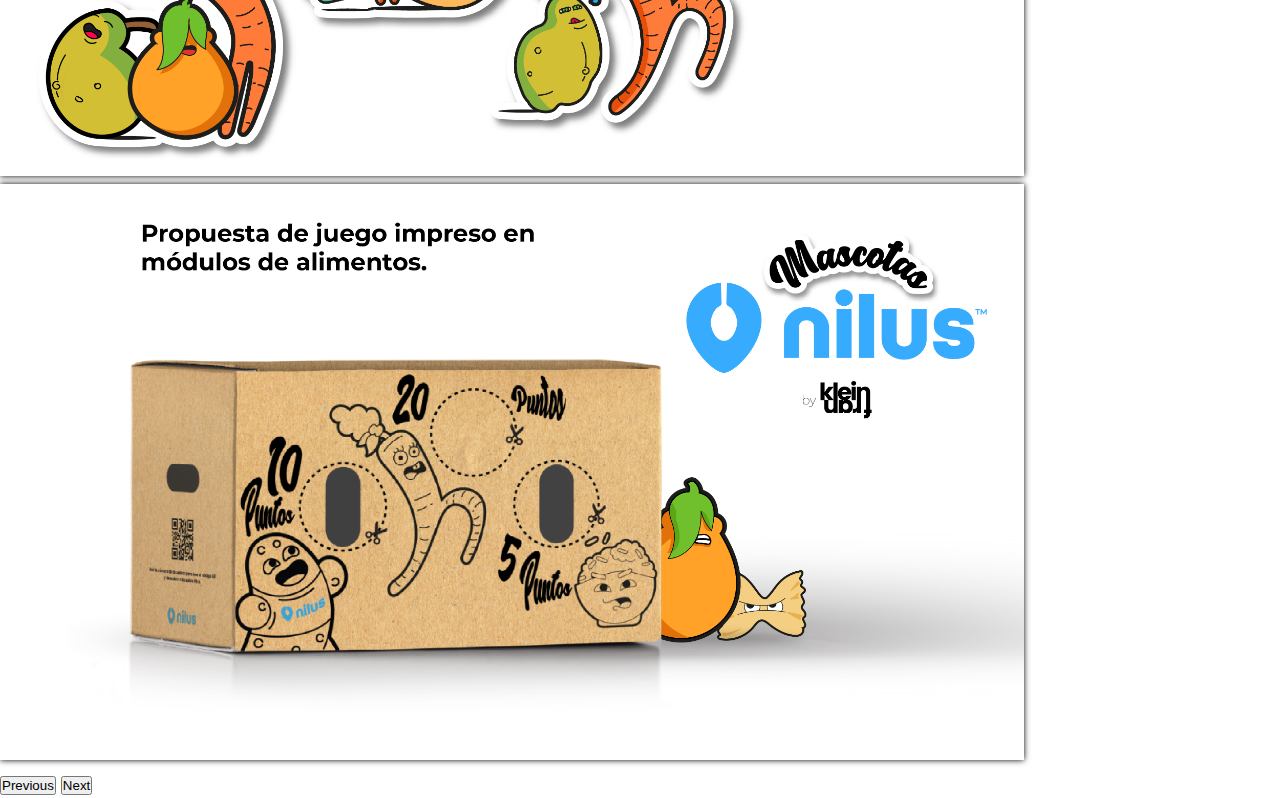
==== commit 3ad80988: "correcciones para la versión mobile" ====
--- a/pages/ilustraciones.html
+++ b/pages/ilustraciones.html
@@ -71,7 +71,7 @@
                     aria-label="Slide 12"></button>
                 
             </div>
-            <div class=" container carousel-inner">
+            <div class="container carousel-inner">
                 <div class="carousel-item active">
                     <img src="../img/Mascotas-1.png" class="d-block w-100" alt="Presentacion">
                 </div>
--- a/css/styles.css
+++ b/css/styles.css
@@ -212,7 +212,9 @@
     object-fit: contain;
 }
 
-
+.galeria {
+    height: 90vw;
+}
 /* ++++YOUTUBE++++ */
 
 .youtube-articulo1 iframe:hover {
@@ -242,7 +244,7 @@
 }
 
 .instagram-galeria iframe:hover {
-    transform: rotate(360deg) scale(1.5);
+    transform: rotate(360deg) scale(1.2);
 }
 
 .instagram-intro {
@@ -327,16 +329,7 @@
         order: 1!important;
     }
 
-    /*RESPONSIVE "Ilustraciones" 768*/
-
-    .galeria {
-        display: grid;
-        grid-template-columns: repeat(auto-fit, minmax(15rem, 1fr));
-    }
-
-    .galeria img:hover {
-        transform: rotate(5deg) scale(1.2);
-    }
+
 
     /*RESPONSIVE "Youtube" 768*/
 
@@ -352,7 +345,7 @@
     /*RESPONSIVE "Instagram" 768*/
 
     .instagram-galeria iframe:hover {
-        transform: rotate(360deg) scale(1.2);
+        transform: rotate(360deg) scale(1.1);
     }
 }
 
@@ -425,6 +418,10 @@
         padding-bottom: 5px;
     }
 
+    .footer-firma-imagen {
+        vertical-align: super;
+    }
+
     /* RESPONSIVE "Sobre Mi" 480*/
 
     .intro {
@@ -447,16 +444,6 @@
         margin-left: 1rem;
     }
 
-    /*RESPONSIVE "Ilustraciones" 480*/
-
-    .galeria {
-        grid-template-columns: repeat(auto-fit, minmax(12rem, 1fr));
-        margin: 2.6rem;
-    }
-
-    .galeria img:hover {
-        transform: scale(1.1);
-    }
 
     /*RESPONSIVE "Youtube" 480*/
 
@@ -476,10 +463,6 @@
 
     /*RESPONSIVE "Instagram" 480*/
 
-    .instagram-galeria {
-        grid-template-columns: repeat(auto-fit, minmax(15rem, 1fr));
-    }
-
     .instagram-galeria iframe:hover {
         transform: rotate(360deg) scale(1.1);
     }
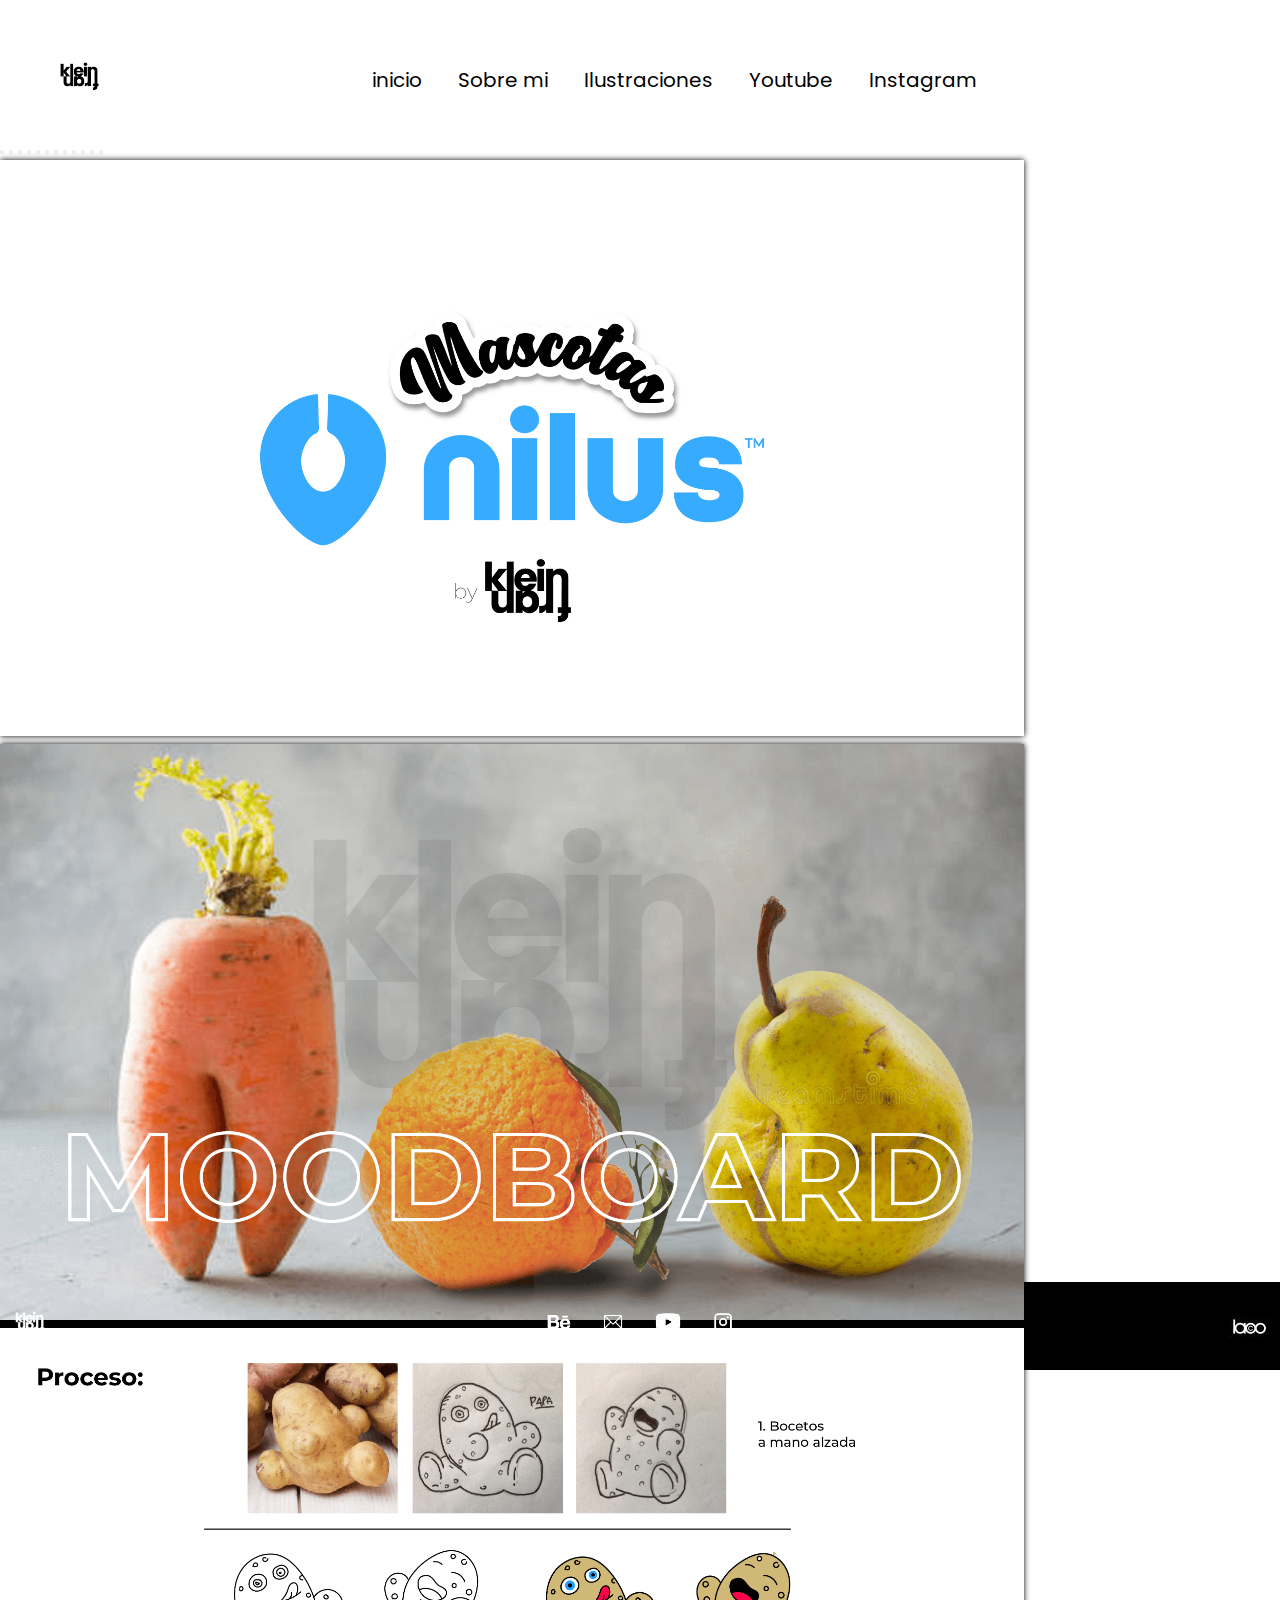
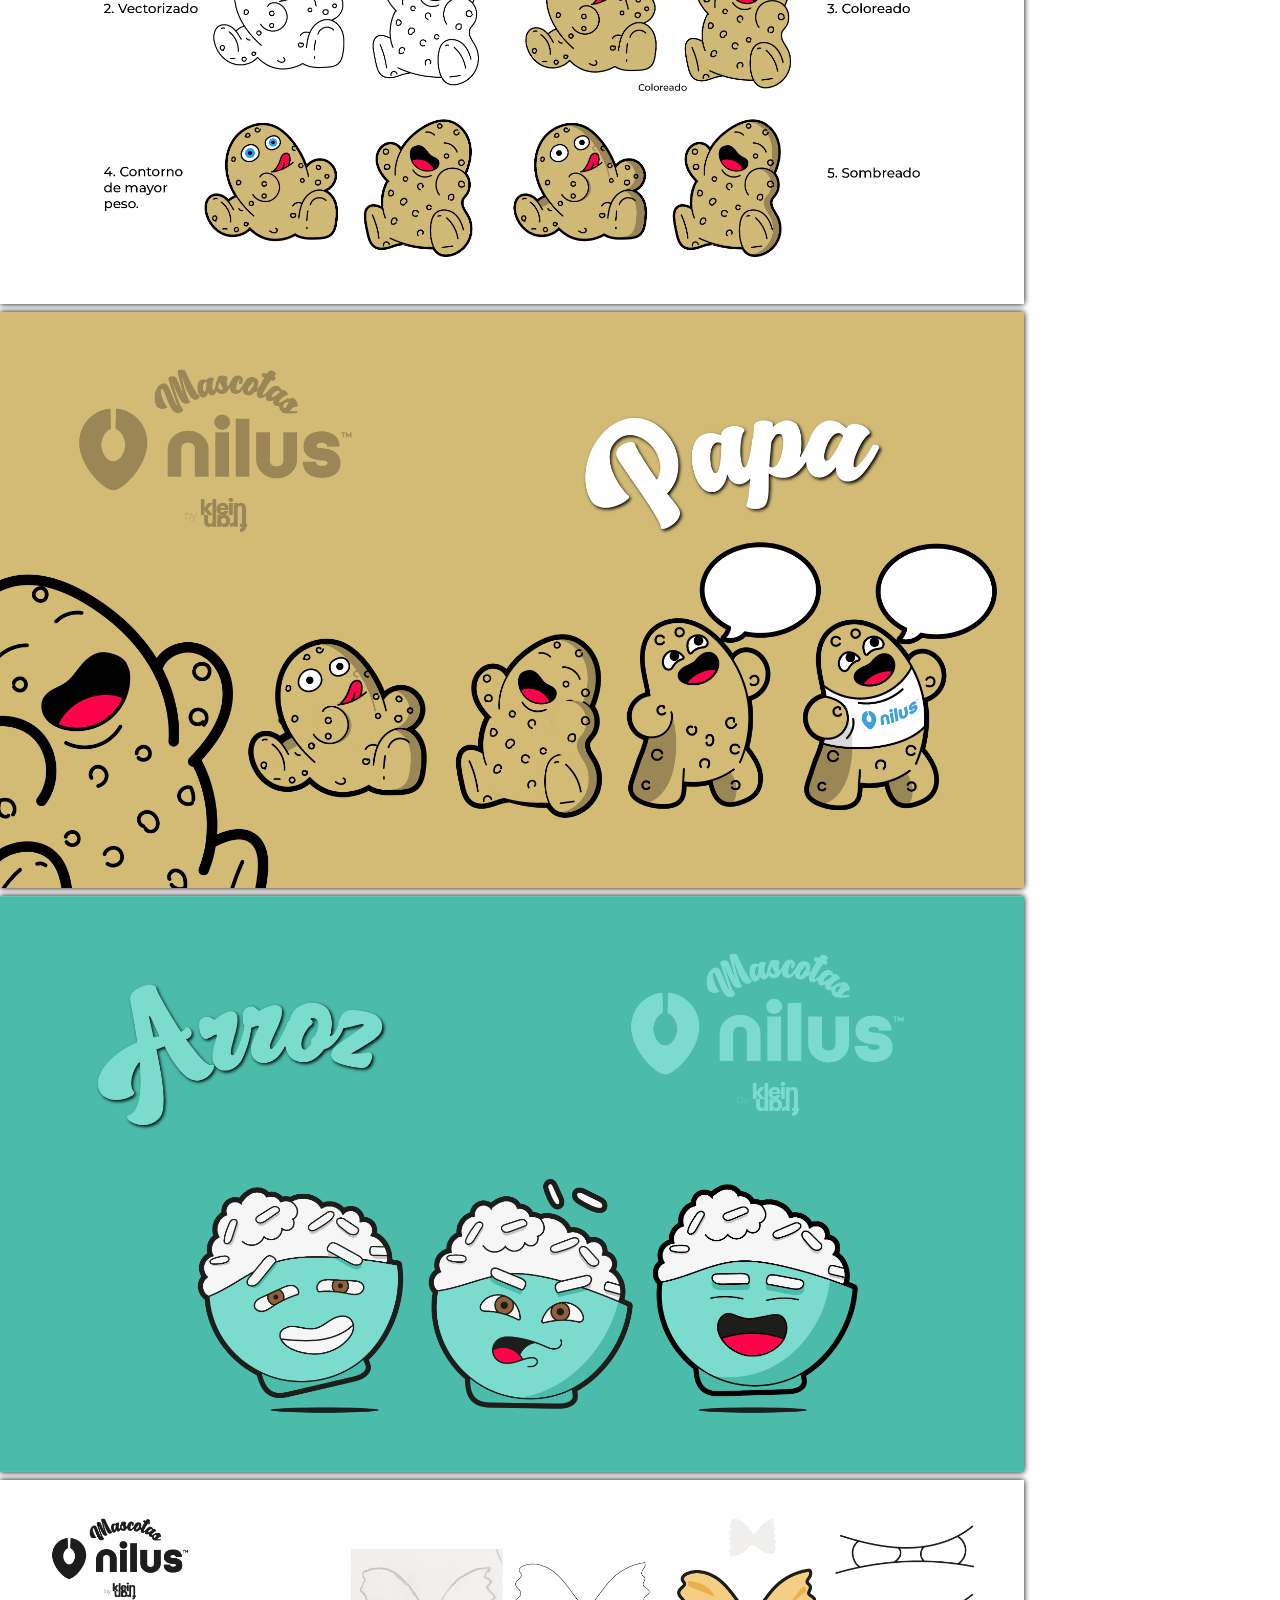
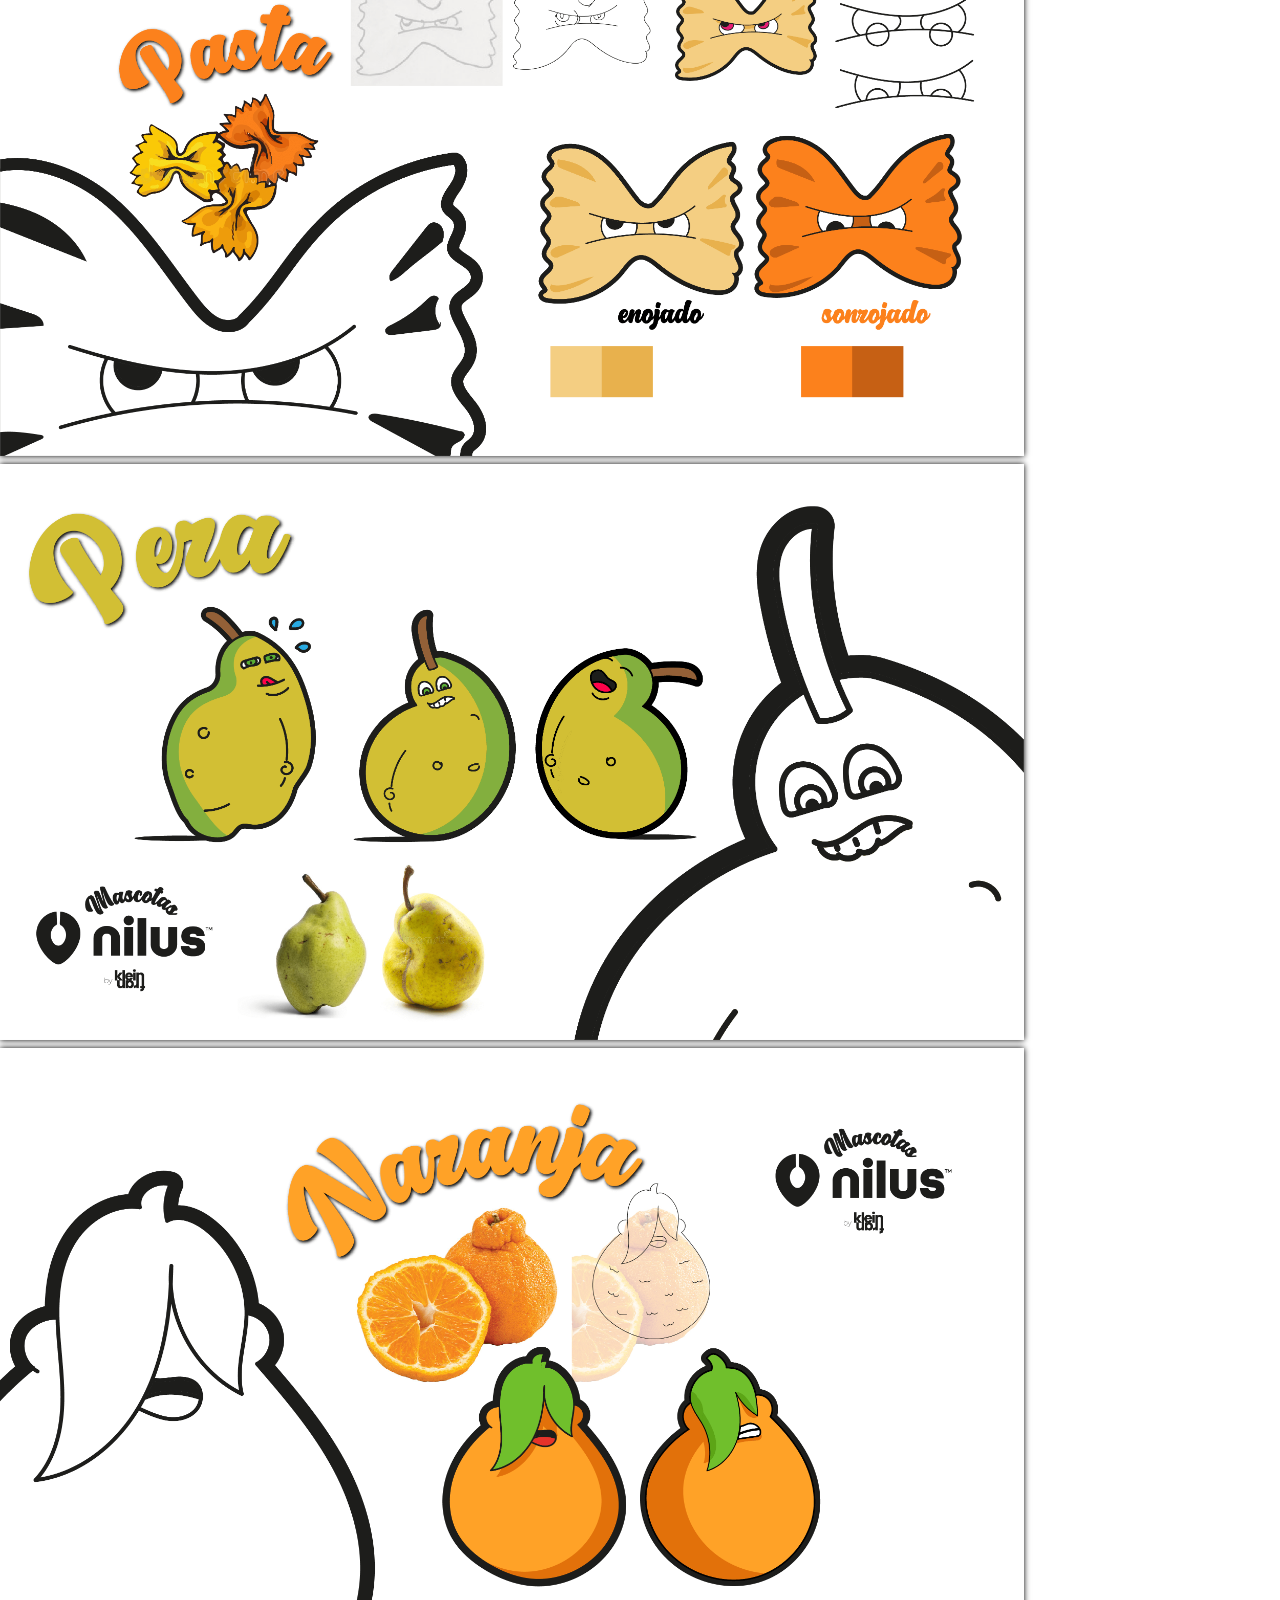
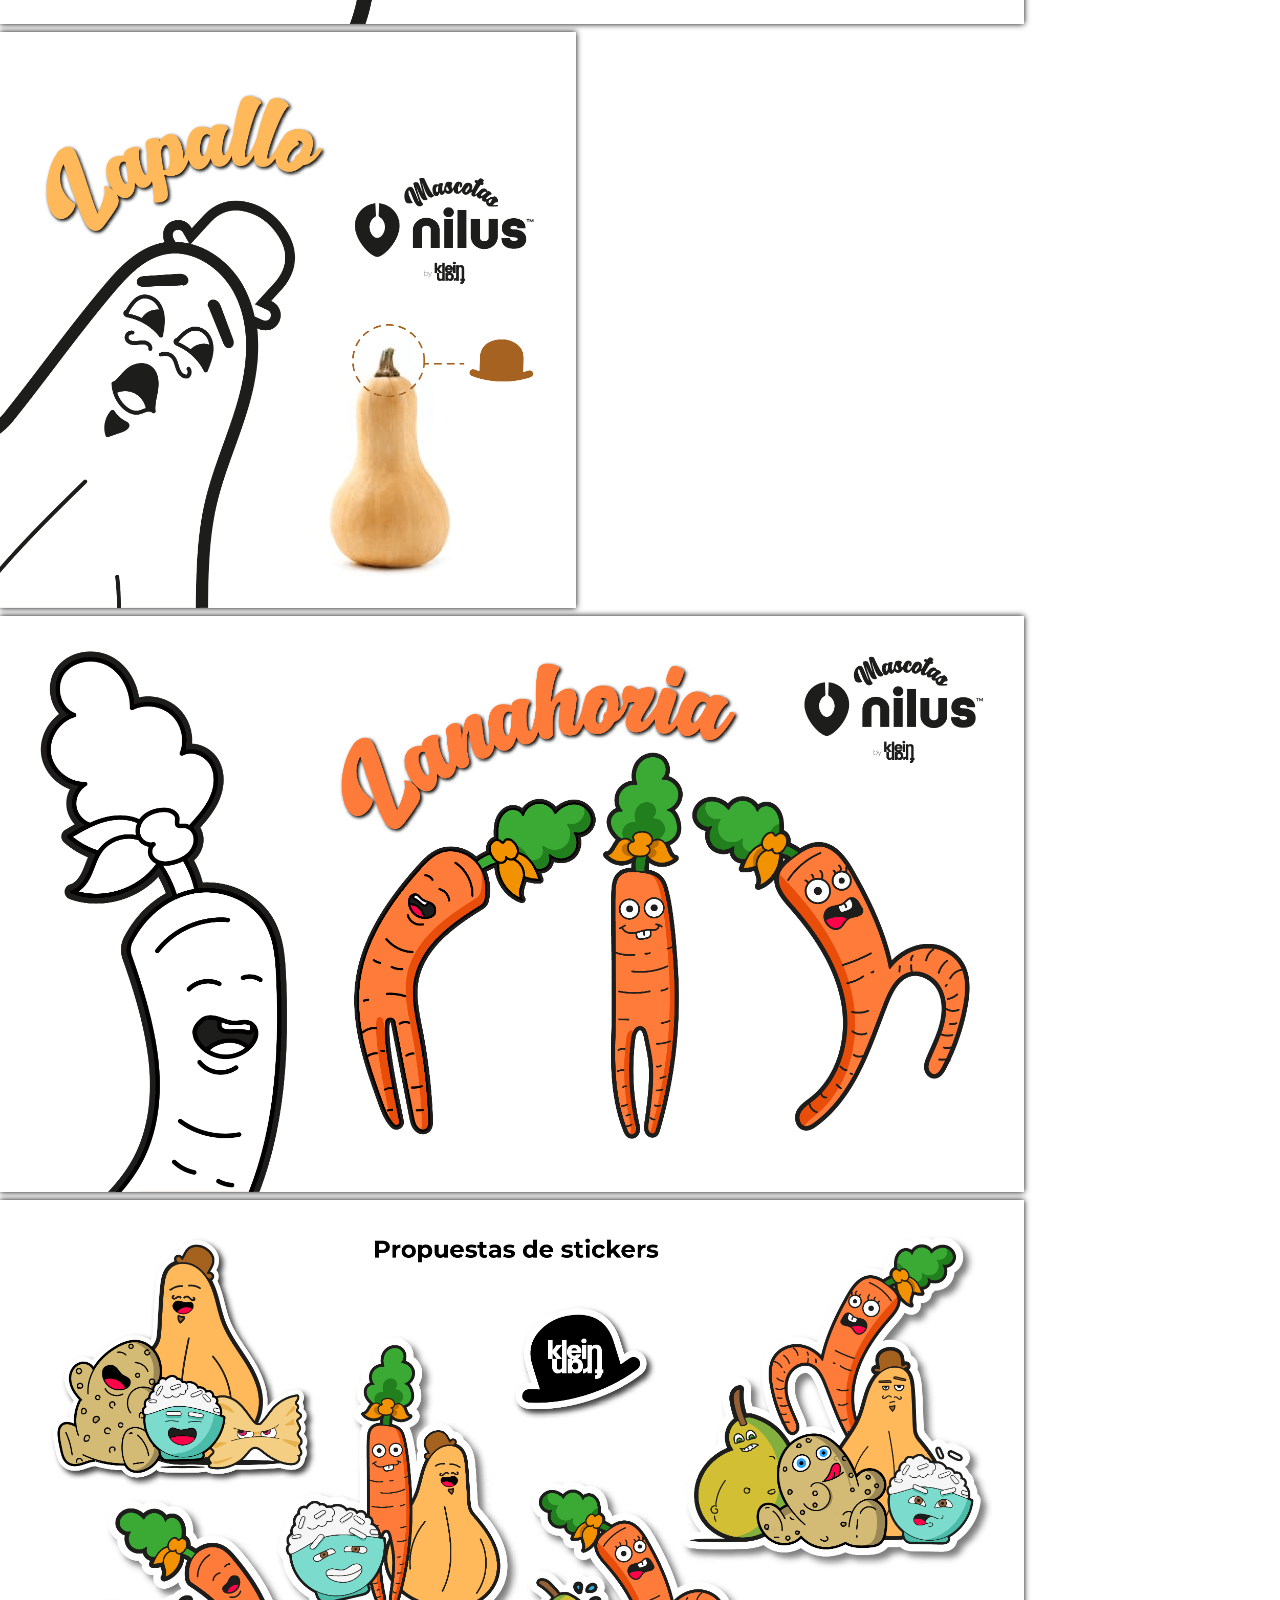
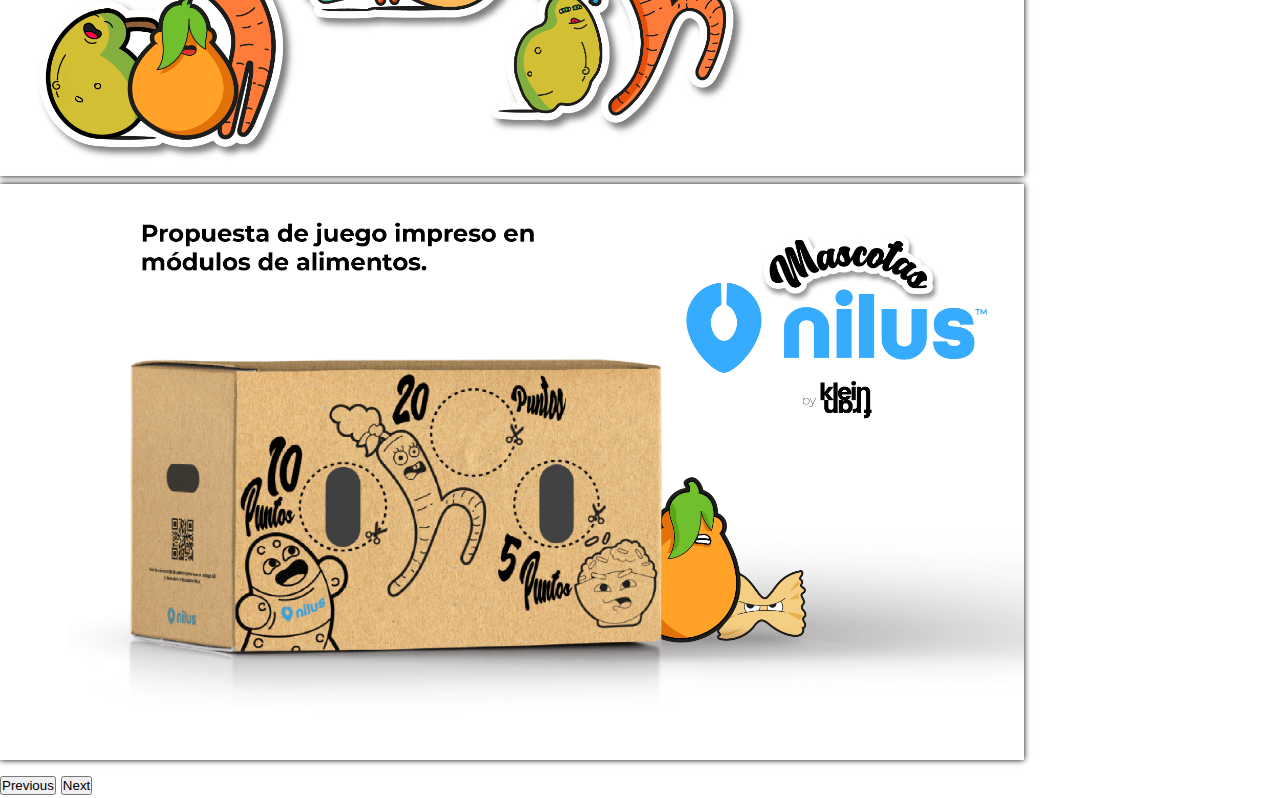
==== commit e23c9999: "aplico SASS II (Mapa/get-map/@extend/@mixin y SEO" ====
--- a/pages/ilustraciones.html
+++ b/pages/ilustraciones.html
@@ -5,6 +5,8 @@
     <meta charset="UTF-8">
     <meta http-equiv="X-UA-Compatible" content="IE=edge">
     <meta name="viewport" content="width=device-width, initial-scale=1.0">
+    <meta name="keywords" content="Diseño, Videos, Ilustraciones, River, Pesonajes, Mascotas, Fotomontaje, Flyers, Edicion, Socialmedia"> <!--Paralabras clave-->
+    <meta name="description" content="Sumergite en este mundo de personajes imperfectos pero igual de nutritivos. Conoce cómo nació cada uno de ellos, desde el bosquejo en papel hasta su digitalización y posterior puesta en escena en diferentes situaciones "> <!--Descripción precisa-->
     <title>KleinFran</title> <!-- Es el nombre de la pestaña del navegador-->
     <link rel="icon" href="../img/logopage.PNG"> <!-- Agrego un icono en la pestaña-->
     <!-- Link Bootstrap CSS -->
@@ -38,7 +40,7 @@
         </nav>
         <!-- Creo un divisor invisble-->
         <a href="#menu" class="header-menu">
-            <img class="header-menu-logo" src="../img/menu.png"></img>
+            <img class="header-menu-logo" src="../img/menu.png" alt="Logo menu mobile"></img>
         </a>
     </header>
     <main class="galeria">
--- a/css/styles.css
+++ b/css/styles.css
@@ -1,469 +1,555 @@
-@import url('https://fonts.googleapis.com/css2?family=Roboto:ital,wght@0,100;1,400;1,900&display=swap');
-
-/*Aplico un formato a todos los hipervinculos dentro de una línea */
-* {
-    padding: 0;
-    margin: 0;
-    box-sizing: border-box;
-    /* Modelo Caja */
-
-}
-
-body {
-    font-family: 'Poppins';
-    font-size: 20px;
-    width: vw;
-    height: vw;
-
-}
-
-
-
+@charset "UTF-8";
+/*Defino una variable para la fuente principal de la pagina*/
+/*SASS II*/
+/*Defino un MAPA para estandarizar los titulos*/
+/*MIXIN*/
+@import url("https://fonts.googleapis.com/css2?family=Roboto:ital,wght@0,100;1,400;1,900&display=swap");
 /*Aplico un formato a todo el contenido del header */
 header {
+  background-color: white;
+  padding: 30px;
+  margin-top: 30px;
+  display: flex;
+  flex-direction: row;
+  justify-content: space-between;
+  align-items: center;
+  width: 100%;
+}
+
+.header-menu-logo {
+  user-select: none;
+  /*escondo mi item*/
+  display: none;
+}
+
+.header-logo {
+  cursor: pointer;
+  /*cambia el puntero por una mano*/
+  height: 30px;
+  margin-top: 0px;
+  margin-left: 30px;
+}
+
+.header-nav-lista {
+  list-style: none;
+  /*borro las viñetas*/
+  display: flex;
+  flex-direction: row;
+  justify-content: center;
+  /* Alineo los vinculos en el centro*/
+  margin-left: 0px;
+}
+
+.header-nav-link {
+  background-color: white;
+  margin: 0px 2px;
+  padding: 5px 10px;
+}
+
+.header-nav-link a {
+  padding: 0px 6px;
+  font-family: "Poppins", sans-serif;
+  font-size: 20px;
+  color: black;
+  text-decoration: none;
+  transition: all 0.3s ease 0s;
+  /*elimino el guion del vinculo*/
+  /* Cambio el color de la letra y el fondo de la caja */
+}
+
+.header-nav-link a:hover {
+  transition-duration: 0.5s;
+  color: white;
+  background-color: black;
+}
+
+.header-nav-link-close {
+  /*Escondo el boton de cierre de menu celular*/
+  display: none;
+}
+
+.footer {
+  margin: 0;
+  width: 100%;
+  display: flex;
+  display: flex;
+  flex-direction: row;
+  justify-content: space-between;
+  align-items: center;
+  padding: 20px 10px;
+  background-color: black;
+}
+
+.footer-logofran {
+  cursor: pointer;
+  /*cambia el puntero por una mano*/
+  height: 40px;
+}
+
+.footer-links {
+  list-style: none;
+}
+
+.footer-links li {
+  display: inline-block;
+  padding: 0px 10px;
+  opacity: 100%;
+  transition: all 0, 3s ease 0s;
+}
+
+.footer-links li:hover {
+  opacity: 60%;
+}
+
+.footer-links li img {
+  height: 30px;
+}
+
+.footer-firma {
+  padding: 0;
+  margin: 0;
+  height: 20px;
+}
+
+.footer-firma-imagen {
+  padding: 0;
+}
+
+.seccion {
+  justify-content: center;
+  padding: 2rem;
+  text-align: center;
+}
+
+.seccion-div {
+  margin: 3rem 0 3rem 0;
+}
+
+/* ++++SOBRE MI++++*/
+.intro {
+  display: flex;
+  max-height: 700px;
+  margin-top: 5rem;
+  padding: 20px;
+  flex-direction: row;
+  flex-wrap: nowrap;
+  justify-content: center;
+  align-items: center;
+}
+
+.intro-parrafo {
+  font-family: "Poppins", sans-serif;
+  font-size: 1.2vw;
+  margin-bottom: 10px;
+}
+
+.intro-parrafo-titulo {
+  display: flex;
+  flex-direction: column;
+  height: 100%;
+  order: 2;
+  width: 100%;
+}
+
+.intro-titulo {
+  font-family: "Poppins", sans-serif;
+  font-size: 2rem;
+  font-weight: bold;
+  margin-bottom: 3rem;
+}
+
+.intro-imagen {
+  padding: 3rem;
+}
+
+.intro-imagen img {
+  max-height: 100%;
+  width: 100%;
+}
+
+.intro-logo {
+  width: 3rem;
+}
+
+.videoPropio {
+  margin-top: 5 rem;
+  margin-bottom: 5rem;
+}
+
+.videoPropio-articulo1 {
+  justify-content: center;
+  margin-top: 5rem;
+  margin-bottom: 5rem;
+}
+
+.videoPropio-articulo1 iframe:hover {
+  transition-duration: 0.2s;
+  transform: scale(105%);
+}
+
+.videoPropio-articulo1 div {
+  text-align: center;
+}
+
+.videoPropio-articulo1 h2 {
+  font-weight: bold;
+  font-size: 2rem;
+  color: black;
+  text-align: center;
+}
+
+.videoPropio-articulo2 {
+  justify-content: center;
+  margin-top: 5rem;
+  margin-bottom: 5rem;
+}
+
+.videoPropio-articulo2 iframe:hover {
+  transition-duration: 0.2s;
+  transform: scale(105%);
+}
+
+.videoPropio-articulo2 div {
+  text-align: center;
+}
+
+.videoPropio-articulo2 h2 {
+  font-weight: bold;
+  font-size: 2rem;
+  color: black;
+  text-align: center;
+}
+
+.videoPropio-articulo3 {
+  justify-content: center;
+  margin-top: 5rem;
+  margin-bottom: 5rem;
+}
+
+.videoPropio-articulo3 iframe:hover {
+  transition-duration: 0.2s;
+  transform: scale(105%);
+}
+
+.videoPropio-articulo3 div {
+  text-align: center;
+}
+
+.videoPropio-articulo3 h2 {
+  font-weight: bold;
+  font-size: 2rem;
+  color: black;
+  text-align: center;
+}
+
+/* ++++ILUSTRACIONES++++*/
+/*Finalmente, aplico la galería que tenía planificada en Balsamiq desde Bootstrap*/
+.carousel-item img {
+  box-shadow: 0 0 6px black;
+  object-fit: cover;
+  height: 45vw;
+}
+
+.zapallo img {
+  object-fit: contain;
+}
+
+.galeria {
+  height: 90vw;
+}
+
+/* ++++YOUTUBE++++ */
+.youtube {
+  margin-top: 2rem;
+}
+
+.youtube div {
+  justify-content: center;
+}
+
+.youtube h1 {
+  font-weight: bold;
+  text-align: center;
+}
+
+.youtube p {
+  text-align: center;
+}
+
+.youtube-articulo1, .youtube-articulo2, .youtube-articulo3 {
+  justify-content: center;
+  text-align: center;
+  margin-top: 5rem;
+}
+
+.youtube-articulo1 h4, .youtube-articulo2 h4, .youtube-articulo3 h4 {
+  font-weight: bold;
+  text-align: center;
+}
+
+.youtube-articulo1 p, .youtube-articulo2 p, .youtube-articulo3 p {
+  text-align: center;
+}
+
+.youtube-articulo2 h4 {
+  font-weight: bold;
+  text-align: center;
+}
+
+.youtube-articulo2 p {
+  text-align: center;
+}
+
+.youtube-articulo3 {
+  margin-bottom: 2rem;
+}
+
+.youtube-articulo3 h4 {
+  font-weight: bold;
+  text-align: center;
+}
+
+.youtube-articulo3 p {
+  text-align: center;
+}
+
+.youtube-articulo1 iframe:hover, .youtube-articulo2 iframe:hover, .youtube-articulo3 iframe:hover {
+  transition-duration: 0.2s;
+  transform: scale(105%);
+}
+
+.youtube-articulo2 iframe:hover {
+  transition-duration: 0.2s;
+  transform: scale(105%);
+}
+
+.youtube-articulo3 iframe:hover {
+  transition-duration: 0.2s;
+  transform: scale(105%);
+}
+
+/* ++++INSTAGRAM++++*/
+.instagram {
+  margin-top: 2rem;
+}
+
+.instagram-intro {
+  display: flex;
+  margin-left: 3rem;
+  margin-bottom: 3rem;
+}
+
+.instagram-intro-nombre {
+  font-family: "Poppins", sans-serif;
+  font-size: 2rem;
+  font-weight: bold;
+  order: 2;
+  align-self: center;
+}
+
+.instagram-intro-logo {
+  height: 40px;
+  order: -1;
+  align-self: center;
+  margin-right: 10px;
+}
+
+.instagram-galeria div {
+  margin-top: 5rem;
+  margin-bottom: 5rem;
+}
+
+.instagram-galeria iframe {
+  object-fit: cover;
+  box-shadow: 0 0 6px black;
+  transition: transform 0.9s;
+}
+
+.instagram-galeria iframe:hover {
+  transform: scale(1.15);
+}
+
+.instagram section div {
+  text-align: center;
+  font-weight: bold;
+}
+
+* {
+  padding: 0;
+  margin: 0;
+  box-sizing: border-box;
+}
+
+body {
+  font-family: "Poppins", sans-serif;
+  font-size: 20px;
+}
+
+.rojoyoutube {
+  background-color: #c4302b;
+  padding-top: 2rem;
+}
+
+/* Es importante el orden de las medias querys para que se pisen */
+@media screen and (max-width: 1024px) {
+  .intro-img {
+    max-height: 500px;
+    width: 100%;
+    padding: 1rem;
+  }
+  .intro-titulo {
+    margin-bottom: 0;
+  }
+  .videosPropios iframe {
+    max-width: 90%;
+  }
+}
+
+@media screen and (max-width: 768px) {
+  header {
+    flex-direction: column;
+  }
+  .header-nav-link {
+    padding: 3px 1px;
+  }
+  .header-nav-link a {
+    font-size: 15px;
+  }
+  .header-menu {
+    display: none;
+  }
+  /* RESPONSIVE "Sobre Mi" 768*/
+  .intro {
+    padding: 0;
+  }
+  .intro-img {
+    max-width: 20rem;
+    padding: 1rem;
+  }
+  .intro-logo {
+    width: 2rem;
+  }
+  .videoPropio-texto2 {
+    order: 1 !important;
+  }
+  /*RESPONSIVE "Youtube" 768*/
+  .youtube {
+    text-align: center;
+  }
+  .youtube-texto2 {
+    order: 1 !important;
+  }
+  .youtube-texto {
+    order: 1 !important;
+  }
+  /*RESPONSIVE "Instagram" 768*/
+  .instagram-galeria div {
+    margin-top: 0;
+  }
+  .instagram-galeria iframe:hover {
+    transform: rotate(0) scale(1.1);
+  }
+}
+
+@media screen and (max-width: 480px) {
+  header {
+    flex-direction: row;
+  }
+  .header-logo {
+    margin-left: 30px;
+  }
+  .header-nav-lista {
+    display: none;
+    padding-top: 50%;
+    box-shadow: 0 0 6px black;
+  }
+  .header-menu {
+    display: block;
+    text-decoration: none;
+    color: red;
+    font-size: 35px;
+  }
+  .header-menu-logo {
+    align-self: flex-end;
+    display: block;
+    width: 40px;
+  }
+  .header-nav-link {
+    display: flex;
+    justify-content: center;
+    background-color: transparent;
+    margin-top: 20px;
+  }
+  .header-nav-link a {
+    color: black;
+  }
+  #menu {
+    display: block;
     background-color: white;
-    padding: 30px;
-    margin-top: 30px;
-    display: flex;
-    flex-direction: row;
-    justify-content: space-between;
+    width: 80%;
+    height: 100%;
+    position: fixed;
+    top: 0;
+    right: -100%;
+    z-index: 100;
+    transition: right 2s;
+  }
+  #menu:target {
+    right: 0%;
+  }
+  .header-img-close {
+    width: 30px;
+  }
+  .footer {
+    flex-direction: column;
+    padding: 0;
+    padding-bottom: 5px;
+  }
+  .footer-firma-imagen {
+    vertical-align: super;
+  }
+  /* RESPONSIVE "Sobre Mi" 480*/
+  .intro {
+    padding: 0;
+    flex-direction: column;
+  }
+  .intro-parrafo {
+    font-size: 2.5vw;
+    padding: 1rem;
+  }
+  .intro-parrafo-titulo {
     align-items: center;
-    width: 100%;
-}
-
-.header-menu-logo {
-    user-select: none;
-    /*escondo mi item*/
-    display: none;
-}
-
-.header-logo {
-    cursor: pointer;
-    /*cambia el puntero por una mano*/
-    height: 30px;
-    margin-top: 0px;
-    margin-left: 30px;
-}
-
-.header-nav-lista {
-    list-style: none;
-    /*borro las viñetas*/
-    display: flex;
-    flex-direction: row;
-    justify-content: center;
-    /* Alineo los vinculos en el centro*/
-    margin-left: 0px;
-}
-
-.header-nav-link {
-    padding: 0px 10px;
-    background-color: white;
-    margin: 0px 2px;
-
-}
-
-.header-nav-link a {
-    padding: 0px 6px;
-    font-family: 'Poppins', sans-serif;
-    font-size: 20px;
-    color: black;
-    text-decoration: none;
-    /*elimino el guion del vinculo*/
-}
-
-/*Inicio de una transicion, luego con :hover indico que atributo es el que cambia*/
-.header-nav-link {
-    transition: all 0.3s ease 0s;
-    padding: 5px 10px;
-}
-
-
-/* Cambio el color de la letra y el fondo de la caja */
-.header-nav-link a:hover {
-    transition-duration: 0.5s;
-    color: white;
-    background-color: black;
-
-}
-
-.rojoyoutube {
-    background-color: #c4302b;
-    padding-top: 2rem;
-}
-
-.footer {
-    margin: 0;
-    width: 100%;
-    display: flex;
-    flex-direction: row;
-    justify-content: space-between;
-    align-items: center;
-    padding: 20px 10px;
-    background-color: black;
-
-}
-
-.footer-logofran {
-    cursor: pointer;
-    /*cambia el puntero por una mano*/
-    height: 40px;
-}
-
-.footer-links {
-    list-style: none;
-}
-
-.footer-links li {
-    display: inline-block;
-    padding: 0px 10px;
-    opacity: 100%;
-    transition: all 0, 3s ease 0s;
-}
-
-.footer-links li :hover {
-    opacity: 60%;
-}
-
-.footer-links li img {
-    height: 30px;
-}
-
-.footer-firma {
-    padding: 0;
-    margin: 0;
-    height: 20px;
-
-}
-
-.footer-firma-imagen {
-    padding: 0;
-}
-
-/* ++++SOBRE MI++++*/
-
-
-.intro {
-    display: flex;
-    max-height: 700px;
-    margin-top: 5rem;
-    padding: 20px;
-    flex-direction: row;
-    flex-wrap: nowrap;
-    justify-content: center;
-    align-items: center;
-}
-
-.intro-parrafo-titulo {
-    display: flex;
-    flex-direction: column;
-    height: 100%;
-    order: 2;
-    width: 100%;
-}
-
-.intro-parrafo {
-    font-family: 'Poppins', sans-serif;
-    font-size: 1.2vw;
-    margin-bottom: 10px;
-}
-
-.intro-titulo {
-    font-family: 'Poppins', sans-serif;
-    font-size: 3vw;
-    margin-bottom: 3rem;
-    font-weight: bold;
-}
-
-.intro-img {
-    max-height: 100%;
-    width: 100%;
-}
-
-.intro-logo {
-    width: 3rem;
-}
-
-.videoPropio-articulo1 iframe:hover {
-    transition-duration: 0.2s;
-    transform: scale(110%);
-}
-
-.videoPropio-articulo2 iframe:hover {
-    transition-duration: 0.2s;
-    transform: scale(110%);
-}
-
-.videoPropio-articulo3 iframe:hover {
-    transition-duration: 0.2s;
-    transform: scale(110%);
-}
-
-/* ++++ILUSTRACIONES++++*/
-
-/*Finalmente, aplico la galería que tenía planificada en Balsamiq desde Bootstrap*/
-
-
-.carousel-item img {
-    box-shadow: 0 0 6px black;
-    object-fit: cover;
-    height: 45vw;
-}
-.zapallo img {
-    object-fit: contain;
-}
-
-.galeria {
-    height: 90vw;
-}
-/* ++++YOUTUBE++++ */
-
-.youtube-articulo1 iframe:hover {
-    transition-duration: 0.2s;
-    transform: scale(110%);
-}
-
-.youtube-articulo2 iframe:hover {
-    transition-duration: 0.2s;
-    transform: scale(110%);
-}
-
-.youtube-articulo3 iframe:hover {
-    transition-duration: 0.2s;
-    transform: scale(110%);
-}
-
-
-
-/* ++++INSTAGRAM++++*/
-
-
-.instagram-galeria iframe {
-    object-fit: contain;
-    box-shadow: 0 0 6px black;
-    transition: transform 0.9s;
-}
-
-.instagram-galeria iframe:hover {
-    transform: rotate(360deg) scale(1.2);
-}
-
-.instagram-intro {
-    display: flex;
+  }
+  .intro-logo {
+    width: 1.5rem;
+    align-self: flex-start;
     margin-left: 1rem;
-}
-*/
-.instagram-intro-nombre {
-    font-family: 'Poppins', sans-serif;
-    font-size: 2rem;
-    order: 2;
-    align-self: center;
-}
-
-.instagram-intro-logo {
-    height: 40px;
-    order: -1;
-    align-self: center;
-    margin-right: 10px;
-
-} 
-
-/* COMIENZO A TRABAJAR RESPONSIVE */
-
-.header-nav-link-close {
-    /*Escondo el boton de cierre de menu celular*/
-    display: none
-}
-
-@media screen and (max-width: 1024px) {
-
-    .intro-img {
-        max-height: 500px;
-        width: 100%;
-        padding: 1rem;
-    }
-
-    .intro-titulo {
-        margin-bottom: 0;
-    }
-
-    .videosPropios iframe {
-        max-width: 90%;
-    }
-}
-
-@media screen and (max-width: 768px) {
-    header {
-        flex-direction: column;
-    }
-
-    .header-nav-link a {
-        font-size: 15px;
-    }
-
-    .header-nav-link {
-        padding: 3px 1px;
-    }
-
-    .header-menu {
-        display: none;
-    }
-
-
-
-    /* RESPONSIVE "Sobre Mi" 768*/
-
-    .intro {
-        padding: 0;
-    }
-
-    .intro-img {
-        max-width: 20rem;
-        padding: 1rem;
-    }
-
-    .intro-logo {
-        width: 2rem;
-    }
-    
-    .videoPropio-texto2 {
-        order: 1!important;
-    }
-
-
-
-    /*RESPONSIVE "Youtube" 768*/
-
-    .youtube {
-        order: 1!important;
-    }
-
-    .youtube-texto2 {
-        order: 1!important;
-    }
-
-
-    /*RESPONSIVE "Instagram" 768*/
-
-    .instagram-galeria iframe:hover {
-        transform: rotate(360deg) scale(1.1);
-    }
-}
-
-/* Es importante el orden de las medias querys para que se pisen */
-
-@media screen and (max-width: 480px) {
-
-    header {
-        flex-direction: row;
-    }
-
-    .header-logo {
-        margin-left: 30px;
-    }
-
-    .header-nav-lista {
-        display: none;
-        padding-top: 50%;
-        box-shadow: 0 0 6px black;
-
-    }
-
-    .header-menu {
-        display: block;
-        text-decoration: none;
-        color: red;
-        font-size: 35px;
-    }
-
-    .header-nav-link {
-        display: flex;
-        justify-content: center;
-        background-color: transparent;
-        margin-top: 20px;
-    }
-
-    .header-nav-link a {
-        color: black;
-    }
-
-    .header-menu-logo {
-        align-self: flex-end;
-        display: block;
-        width: 40px;
-    }
-
-    #menu {
-        display: block;
-        background-color: white;
-        width: 80%;
-        height: 100%;
-        position: fixed;
-        top: 0;
-        right: -100%;
-        z-index: 100;
-        transition: right 2s;
-    }
-
-    #menu:target {
-        right: 0%;
-    }
-
-    .header-img-close {
-        width: 30px;
-    }
-
-    .footer {
-        flex-direction: column;
-        padding: 0;
-        padding-bottom: 5px;
-    }
-
-    .footer-firma-imagen {
-        vertical-align: super;
-    }
-
-    /* RESPONSIVE "Sobre Mi" 480*/
-
-    .intro {
-        padding: 0;
-        flex-direction: column;
-    }
-
-    .intro-parrafo {
-        font-size: 2.5vw;
-        padding: 1rem;
-    }
-
-    .intro-parrafo-titulo {
-        align-items: center;
-    }
-
-    .intro-logo {
-        width: 1.5rem;
-        align-self: flex-start;
-        margin-left: 1rem;
-    }
-
-
-    /*RESPONSIVE "Youtube" 480*/
-
-
-    .youtube-descripcion {
-        font-size: 0.8rem;
-    }
-    .youtube-articulo1 iframe:hover {
-        transform: none;
-    }
-    .youtube-articulo2 iframe:hover {
-        transform: none;
-    }
-    .youtube-articulo3 iframe:hover {
-        transform: none;
-    } */
-
-    /*RESPONSIVE "Instagram" 480*/
-
-    .instagram-galeria iframe:hover {
-        transform: rotate(360deg) scale(1.1);
-    }
-}+  }
+  /*RESPONSIVE "Youtube" 480*/
+  .youtube p {
+    font-size: 1rem;
+  }
+  .youtube-descripcion {
+    font-size: 0.8rem;
+  }
+  .youtube-articulo1 iframe:hover, .youtube-articulo2 iframe:hover, .youtube-articulo3 iframe:hover {
+    transform: none;
+  }
+  .youtube-articulo2 iframe:hover {
+    transform: none;
+  }
+  .youtube-articulo3 iframe:hover {
+    transform: none;
+  }
+  /*RESPONSIVE "Instagram" 480*/
+  .instagram-intro-nombre {
+    font-size: 1.5rem;
+  }
+  .instagram-galeria iframe:hover {
+    transform: none;
+  }
+  .instagram-galeria div {
+    margin-top: 0;
+  }
+}
+/*# sourceMappingURL=styles.css.map */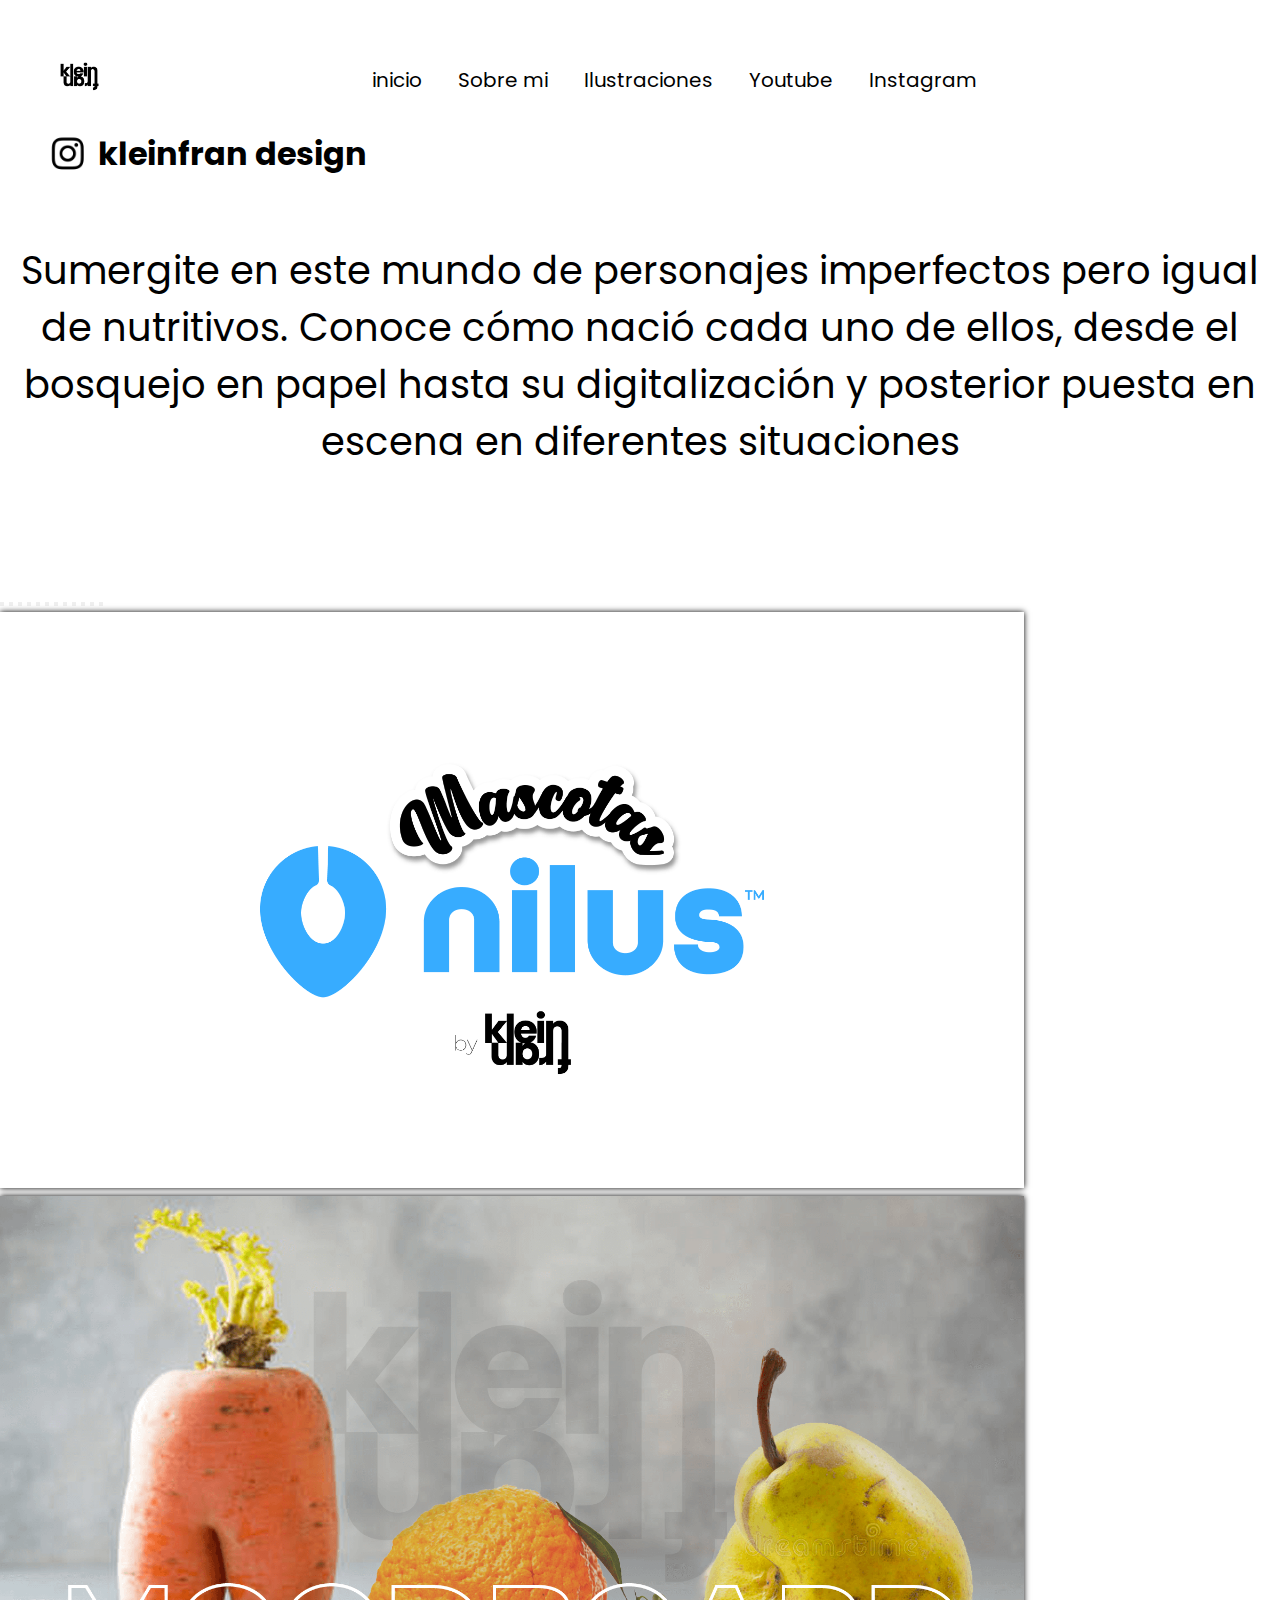
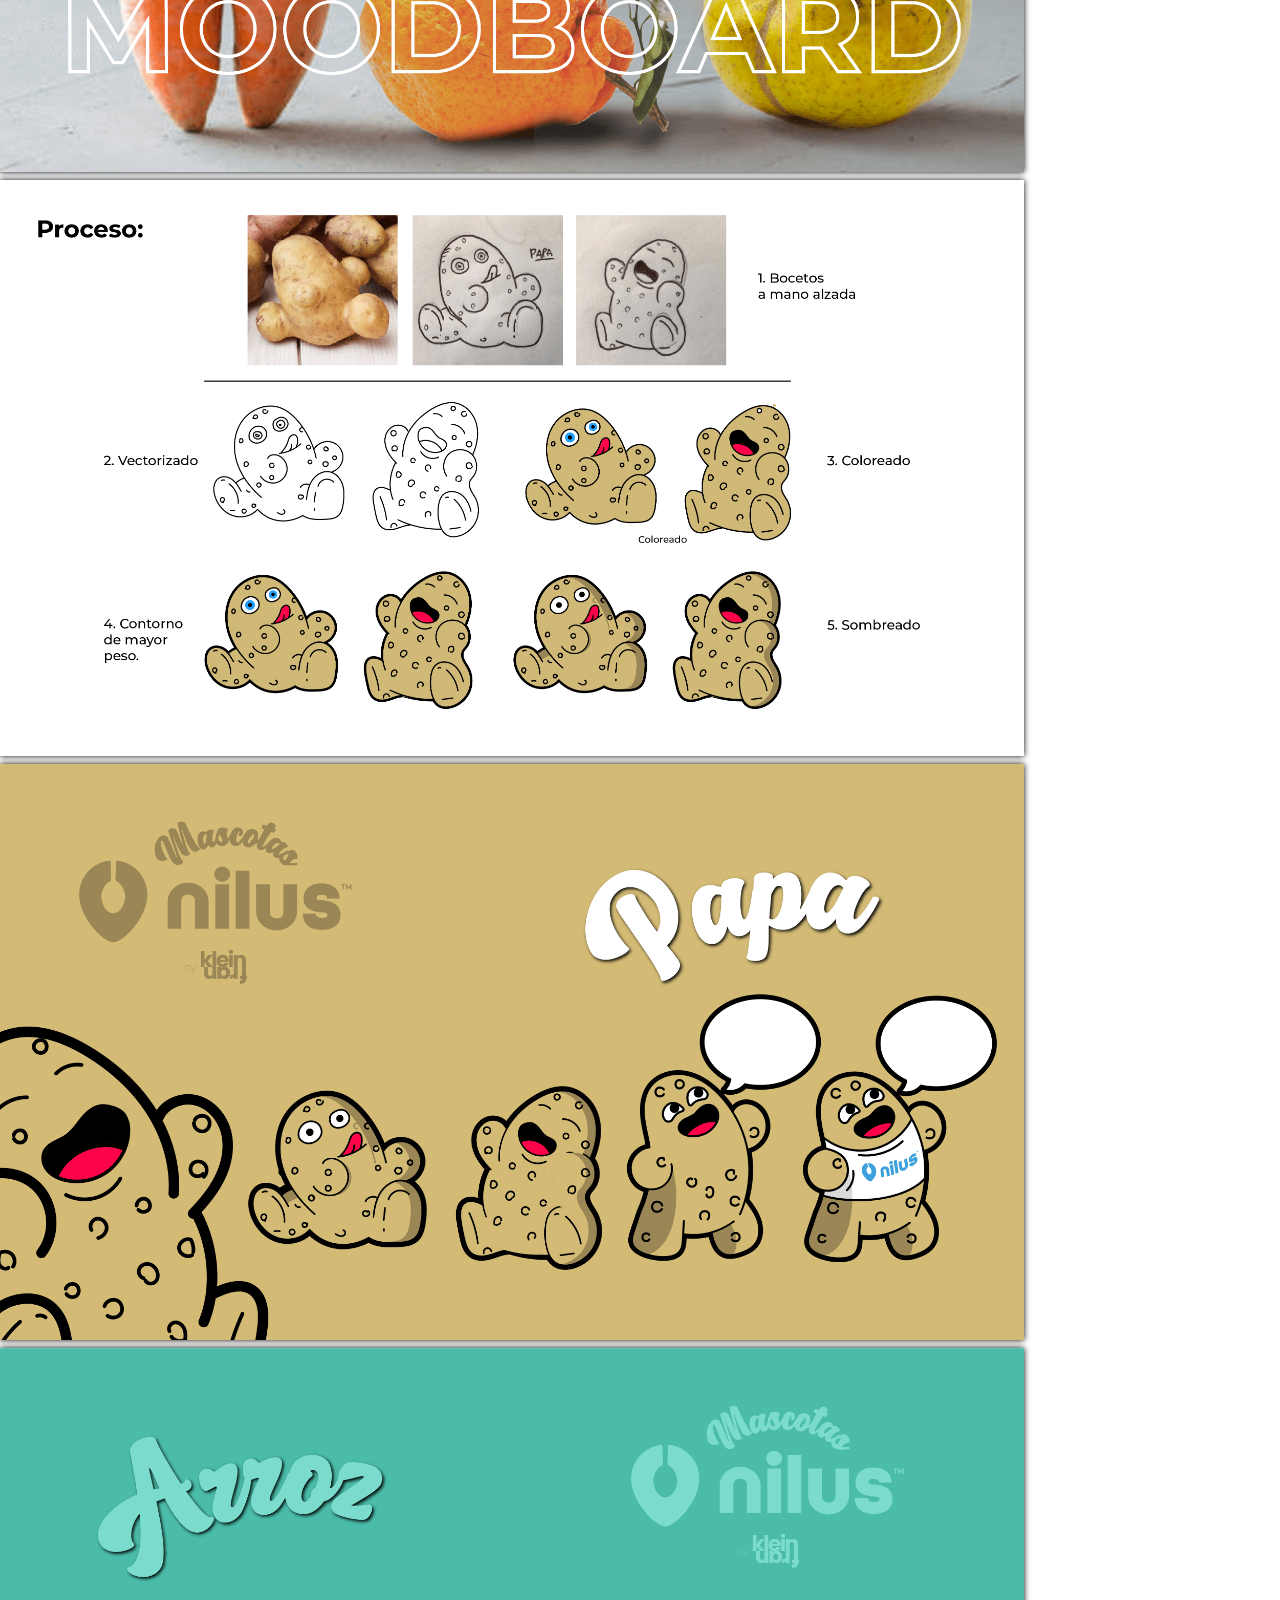
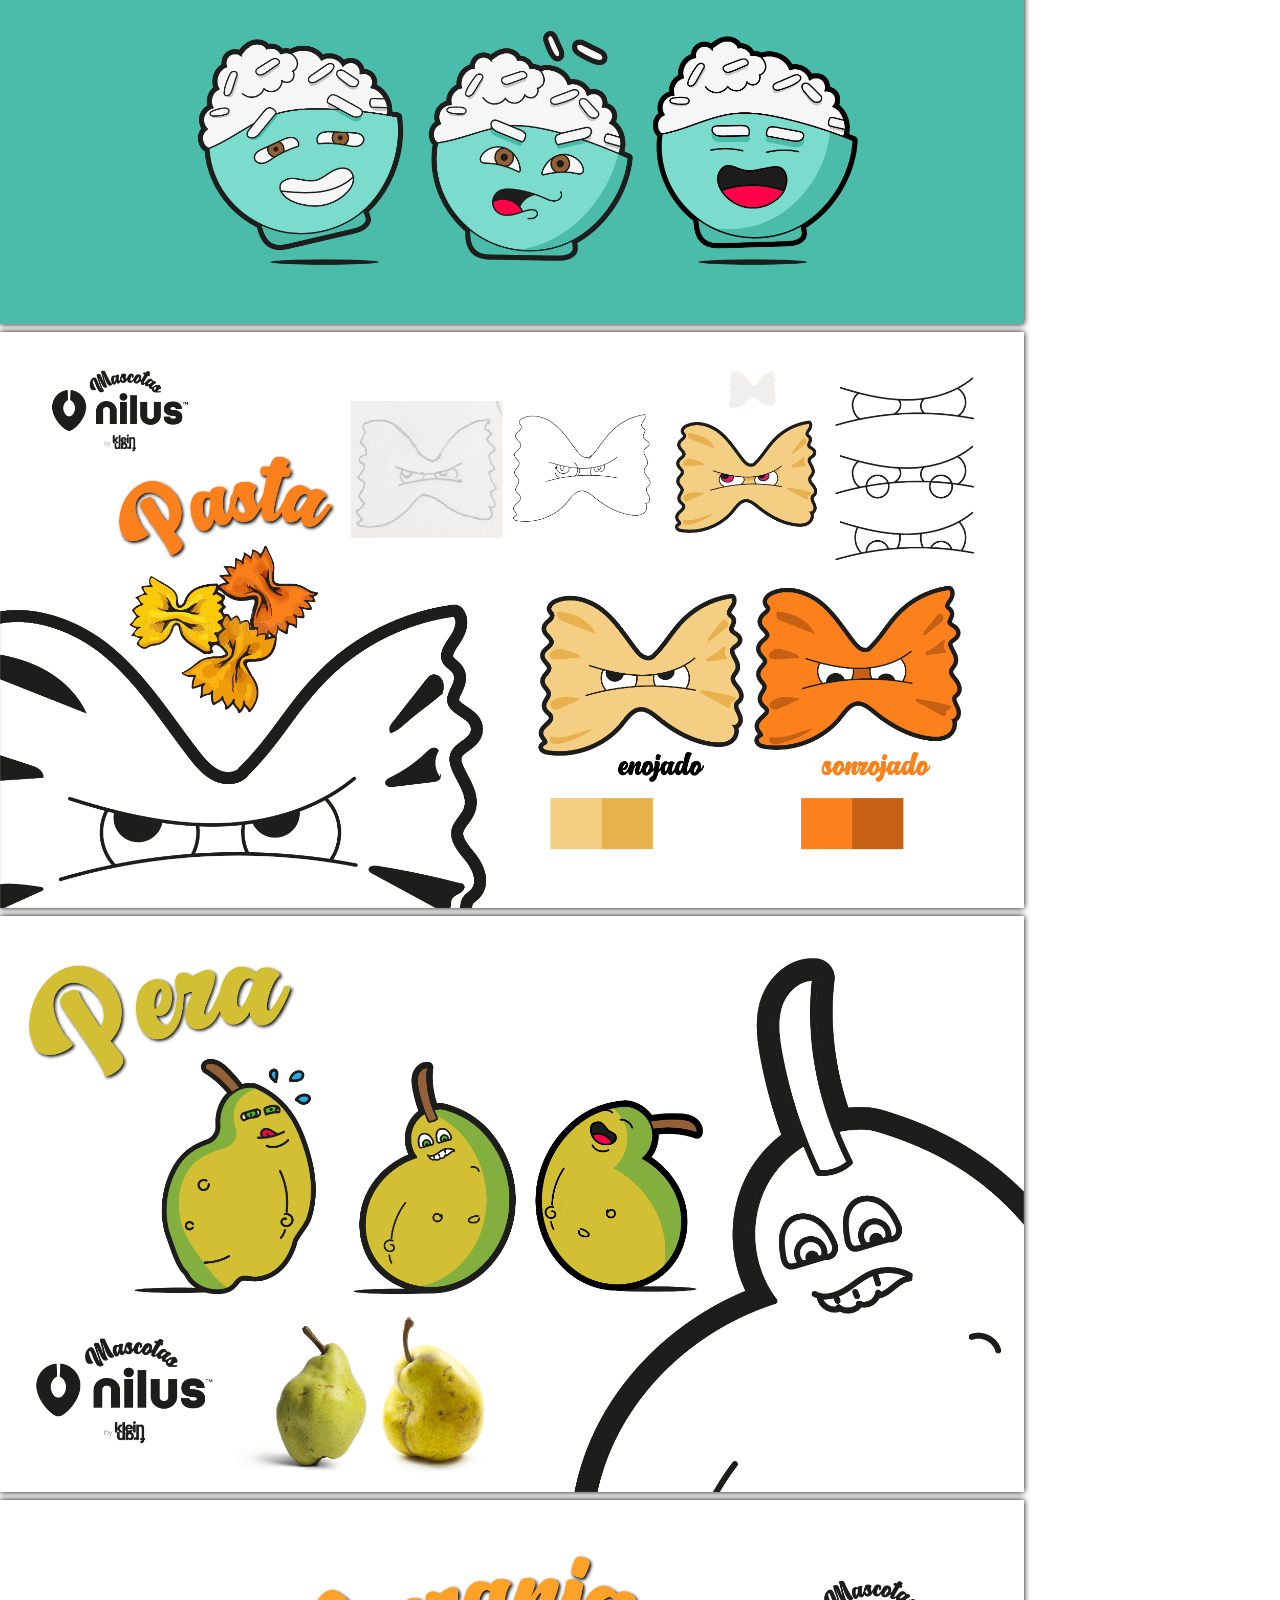
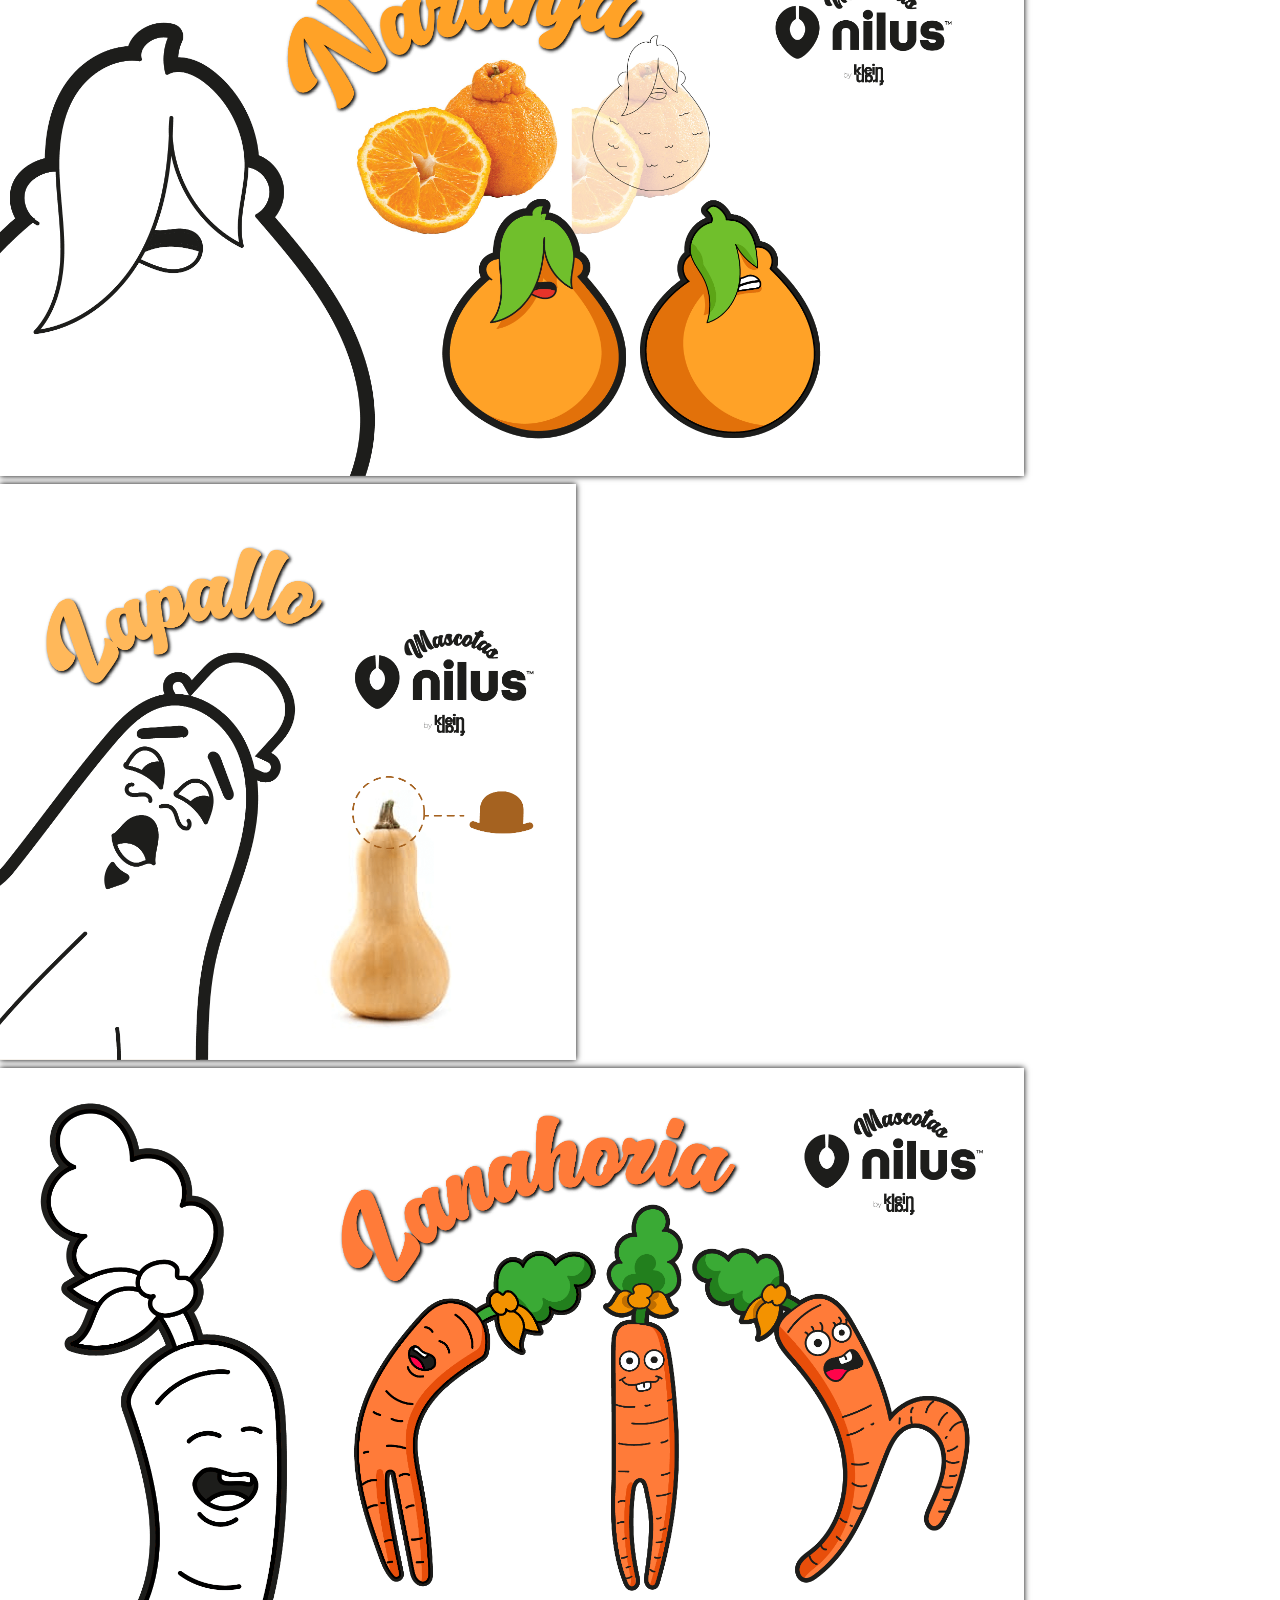
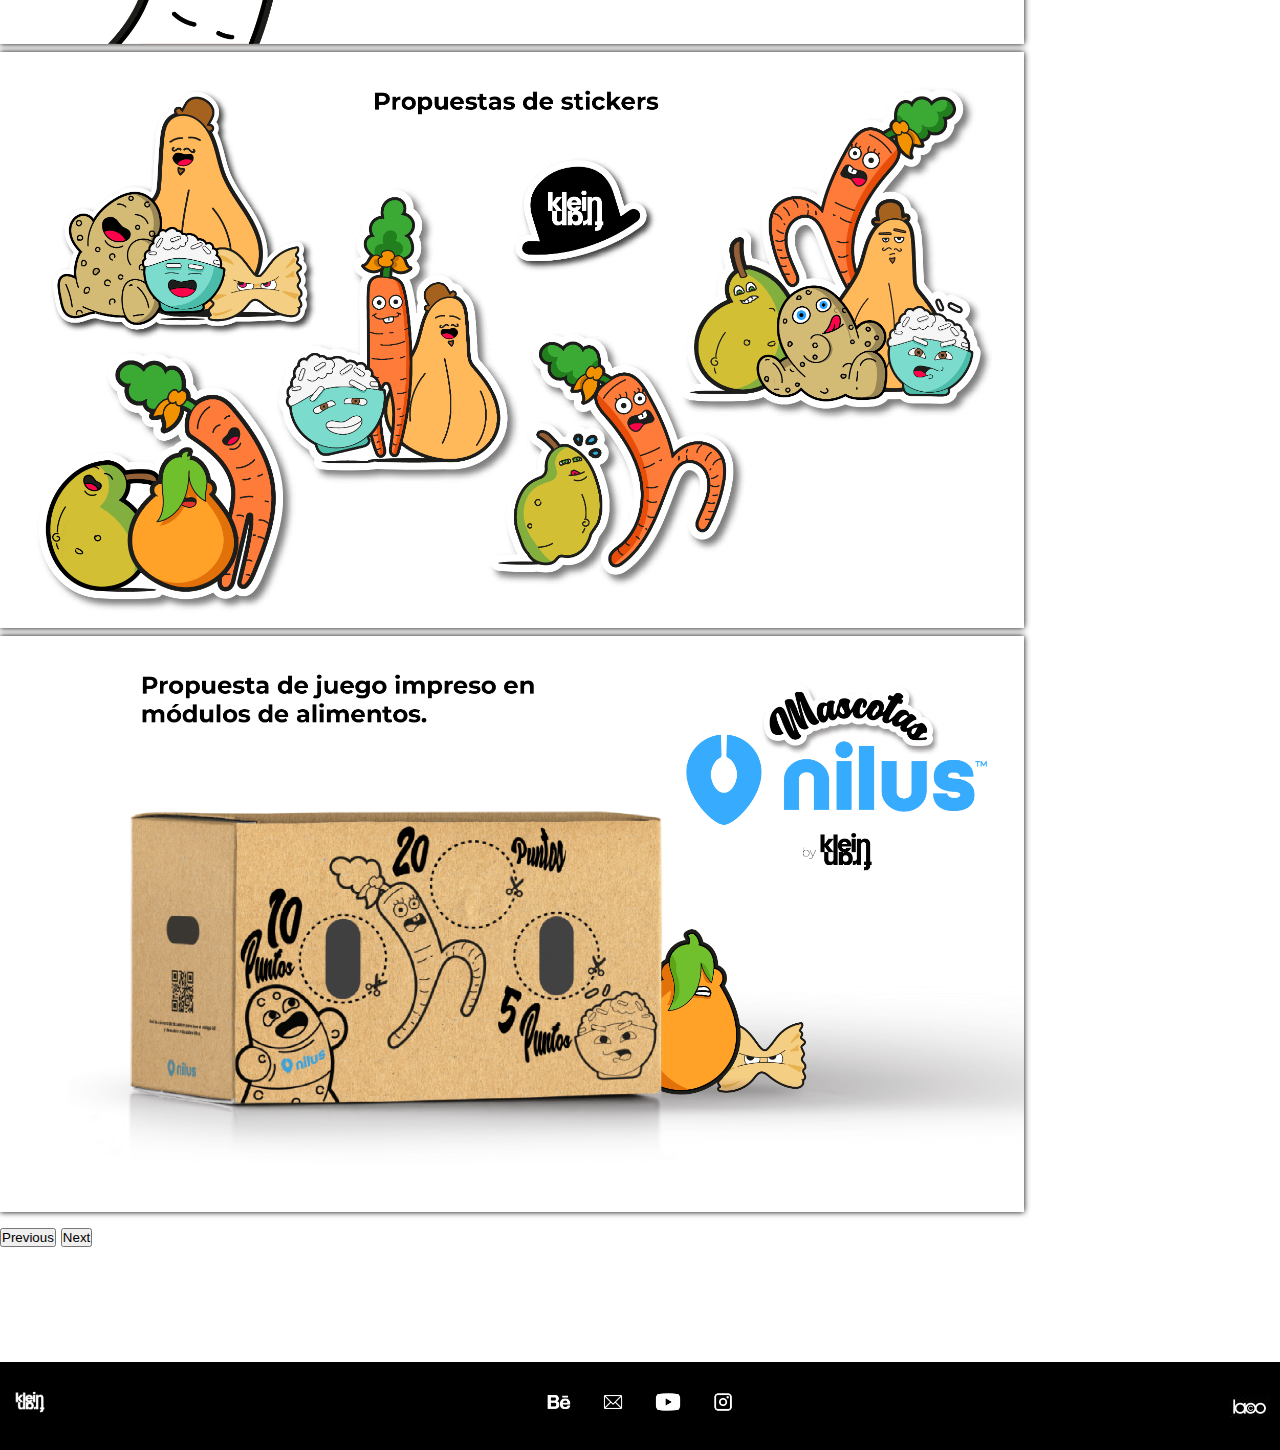
==== commit decd3cb0: "Arreglo la pagina principal y agrego una descripcion en Ilustraciones" ====
--- a/pages/ilustraciones.html
+++ b/pages/ilustraciones.html
@@ -43,8 +43,15 @@
             <img class="header-menu-logo" src="../img/menu.png" alt="Logo menu mobile"></img>
         </a>
     </header>
-    <main class="galeria">
+    <main>
         <!--En esta parte, pretendo generar una galería de fotos. Imagino que como primera entrega está ok-->
+        <div class="instagram-intro mt-5">
+            <span class="instagram-intro-nombre">kleinfran design</span>
+            <img class="instagram-intro-logo" src="../img/instagram-logo-black.png" alt="logo instagram">
+            </div>
+            <div>
+                <p class="carousel-descripcion">Sumergite en este mundo de personajes imperfectos pero igual de nutritivos. Conoce cómo nació cada uno de ellos, desde el bosquejo en papel hasta su digitalización y posterior puesta en escena en diferentes situaciones </p>
+            </div>
         <div id="carouselExampleDark" class="carousel carousel-dark slide" data-bs-ride="carousel">
             <div class="carousel-indicators">
                 <button type="button" data-bs-target="#carouselExampleDark" data-bs-slide-to="0" class="active"
@@ -121,6 +128,7 @@
             </button>
         </div>
 
+
     </main>
 
     <footer class="footer">
--- a/css/styles.css
+++ b/css/styles.css
@@ -119,6 +119,7 @@
   justify-content: center;
   padding: 2rem;
   text-align: center;
+  margin: 0%;
 }
 
 .seccion-div {
@@ -254,8 +255,17 @@
   object-fit: contain;
 }
 
-.galeria {
-  height: 90vw;
+.carousel {
+  margin-top: 6rem;
+  margin-bottom: 7rem;
+}
+
+.carousel-descripcion {
+  text-align: center;
+  font-family: "Poppins", sans-serif;
+  font-size: 3vw;
+  margin-bottom: 10px;
+  padding: 1rem;
 }
 
 /* ++++YOUTUBE++++ */
@@ -514,7 +524,7 @@
     flex-direction: column;
   }
   .intro-parrafo {
-    font-size: 2.5vw;
+    font-size: 3vw;
     padding: 1rem;
   }
   .intro-parrafo-titulo {
